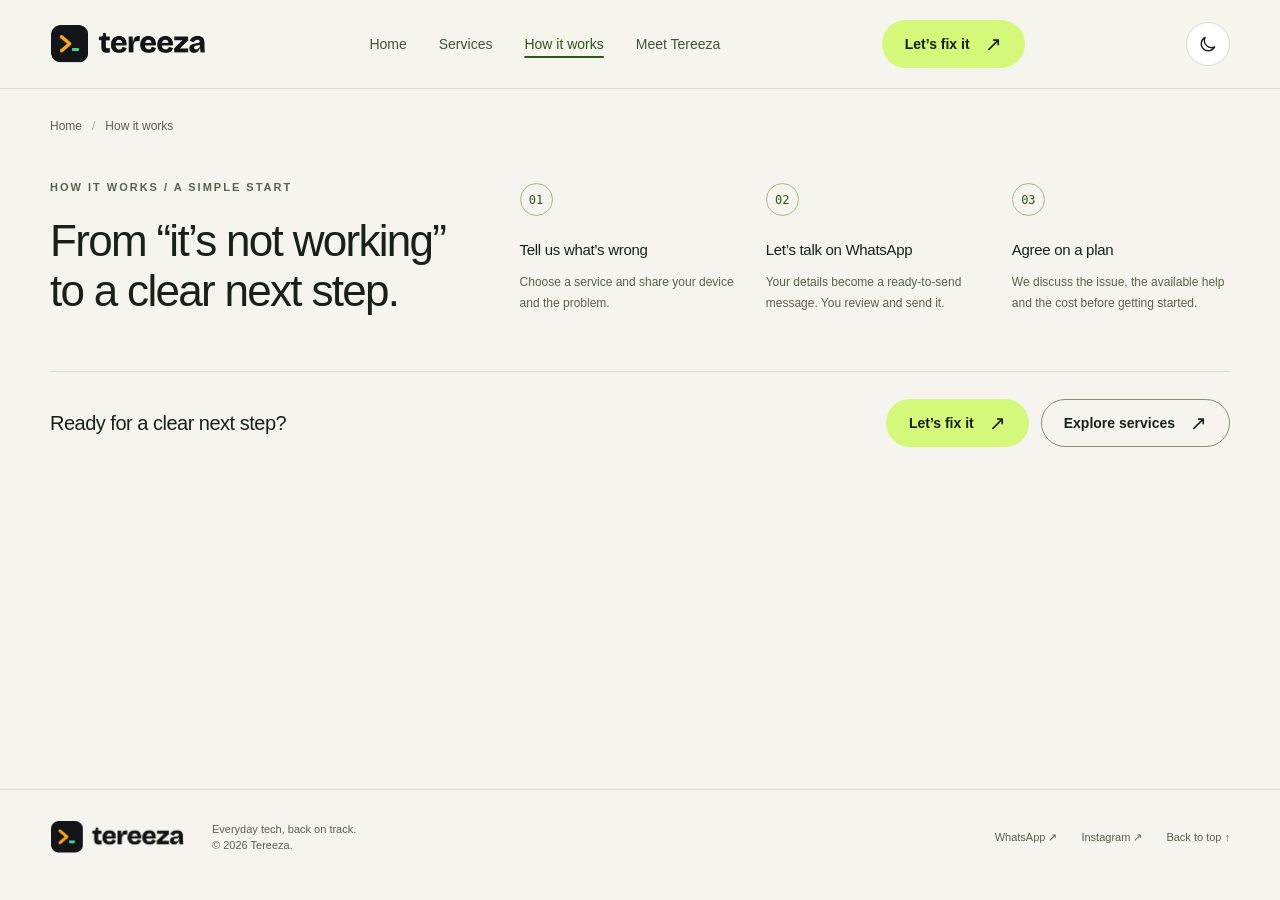
==== public/how-it-works.html @ 5425e19e "Add Tereeza website with Vercel deployment configuration" ====
<!doctype html>
<html lang="en">
<head>
  <meta charset="utf-8">
  <meta name="viewport" content="width=device-width, initial-scale=1">
  <meta name="theme-color" content="#111413">
  <meta name="description" content="See how Tereeza tech help works: describe the issue, chat on WhatsApp and agree on a plan.">
  <title>How it works — Tereeza</title>
  <link rel="icon" href="favicon.svg" type="image/svg+xml">
  <script>
    (() => {
      let savedTheme;
      try { savedTheme = localStorage.getItem('tereeza-theme'); } catch (_) {}
      document.documentElement.dataset.theme = savedTheme === 'light' || savedTheme === 'dark' ? savedTheme : (matchMedia('(prefers-color-scheme: light)').matches ? 'light' : 'dark');
    })();
  </script>
  <link rel="stylesheet" href="assets/site.css">
  <script src="assets/site.js" defer></script>
</head>
<body data-page="how-it-works">
  <a class="skip" href="#main">Skip to content</a>
  <header class="topbar">
    <div class="wrap nav">
      <a href="index.html" class="brand" aria-label="Tereeza home"><img class="brand-logo brand-logo-dark" src="assets/tereeza-logo-dark.png" alt="Tereeza" width="4368" height="1104"><img class="brand-logo brand-logo-light" src="assets/tereeza-logo-light.png" alt="Tereeza" width="4368" height="1104"></a>
      <nav class="nav-links" id="navigation" aria-label="Main navigation"><a href="index.html">Home</a><a href="services.html">Services</a><a href="how-it-works.html" aria-current="page">How it works</a><a href="meet-tereeza.html">Meet Tereeza</a></nav>
      <a class="pill" href="index.html#inquiry">Let’s fix it <span class="arr" aria-hidden="true">↗</span></a>
      <button type="button" class="theme-toggle" aria-label="Switch to light mode" title="Switch to light mode"><svg class="theme-icon-sun" viewBox="0 0 24 24" aria-hidden="true"><circle cx="12" cy="12" r="4"/><path d="M12 2v2m0 16v2M2 12h2m16 0h2M5 5l1.5 1.5m11 11L19 19M5 19l1.5-1.5m11-11L19 5"/></svg><svg class="theme-icon-moon" viewBox="0 0 24 24" aria-hidden="true"><path d="M20 15.4A8.5 8.5 0 0 1 8.6 4a8.5 8.5 0 1 0 11.4 11.4Z"/></svg></button>
      <button type="button" class="menu-toggle" aria-expanded="false" aria-controls="navigation" aria-label="Open navigation">☰</button>
    </div>
  </header>
  <main id="main" class="inner-page">
<div class="wrap breadcrumbs" aria-label="Breadcrumb"><a href="index.html">Home</a><span aria-hidden="true">/</span><span>How it works</span></div><section class="section process-section" id="how-it-works" aria-labelledby="process-title"><div class="wrap process-grid"><div class="process-intro"><div class="eyebrow">How it works / A simple start</div><h1 id="process-title">From “it’s not working”<br>to a clear next step.</h1></div><div class="steps"><div class="step"><div class="step-num">01</div><h2>Tell us what’s wrong</h2><p>Choose a service and share your device and the problem.</p></div><div class="step"><div class="step-num">02</div><h2>Let’s talk on WhatsApp</h2><p>Your details become a ready-to-send message. You review and send it.</p></div><div class="step"><div class="step-num">03</div><h2>Agree on a plan</h2><p>We discuss the issue, the available help and the cost before getting started.</p></div></div></div></section><div class="wrap"><div class="page-cta"><p>Ready for a clear next step?</p><div class="actions"><a class="pill" href="index.html#inquiry">Let’s fix it <span class="arr" aria-hidden="true">↗</span></a><a class="pill secondary" href="services.html">Explore services <span class="arr" aria-hidden="true">↗</span></a></div></div></div>
  </main>
  <footer class="footer"><div class="wrap footer-inner"><div class="footer-brand"><a href="index.html" class="brand" aria-label="Tereeza home"><img class="brand-logo brand-logo-dark" src="assets/tereeza-logo-dark.png" alt="Tereeza" width="4368" height="1104"><img class="brand-logo brand-logo-light" src="assets/tereeza-logo-light.png" alt="Tereeza" width="4368" height="1104"></a><p>Everyday tech, back on track.<br>© <span id="year">2026</span> Tereeza.</p></div><div class="footer-links"><a href="https://wa.me/256753480959?text=Hi%20Tereeza%2C%20I%20need%20help%20with%20my%20tech." target="_blank" rel="noopener noreferrer">WhatsApp ↗</a><a href="https://www.instagram.com/tereezatech/" target="_blank" rel="noopener noreferrer">Instagram ↗</a><a href="#main">Back to top ↑</a></div></div></footer>
</body>
</html>
---- public/assets/site.css ----
:root{color-scheme:dark;--bg:#111413;--surface:#1a1e1c;--line:#323832;--text:#f2f1e9;--muted:#a6afa7;--lime:#d4f87a;--ink:#172018;--accent:#d4f87a;--radius:22px}
    *{box-sizing:border-box}html{scroll-behavior:smooth;scroll-padding-top:106px}body{margin:0;background:var(--bg);color:var(--text);font-family:Arial,Helvetica,sans-serif;-webkit-font-smoothing:antialiased;line-height:1.5}a{color:inherit;text-decoration:none}button,input,select,textarea{font:inherit}button,a,input,select,textarea{-webkit-tap-highlight-color:transparent}button,a{touch-action:manipulation}button{cursor:pointer}a:focus-visible,button:focus-visible,input:focus-visible,select:focus-visible,textarea:focus-visible,summary:focus-visible{outline:3px solid var(--accent);outline-offset:5px}::selection{background:var(--lime);color:var(--ink)}.wrap{width:min(1180px,calc(100% - 72px));margin-inline:auto}.skip{position:absolute;left:12px;top:-80px;padding:12px;background:var(--lime);color:var(--ink);z-index:20}.skip:focus{top:12px}.topbar{position:sticky;top:0;z-index:10;background:rgba(17,20,19,.96);border-bottom:1px solid var(--line)}.nav{display:flex;align-items:center;justify-content:space-between;min-height:88px;gap:20px}.brand{display:inline-flex;align-items:center;gap:10px;font-size:27px;font-weight:800;letter-spacing:-1.5px}.brand-logo{display:block;width:158px;height:auto;object-fit:contain}.badge-icon img{display:block;width:20px;height:18px;object-fit:contain}.nav-links{display:flex;gap:32px;color:#c1c9c2;font-size:14px}.nav-links a:hover{color:var(--accent)}.pill{display:inline-flex;justify-content:center;align-items:center;gap:15px;min-height:48px;padding:13px 22px;border-radius:100px;border:1px solid transparent;background:var(--lime);color:var(--ink);font-size:14px;font-weight:700;line-height:1.3;transition:background .2s,transform .2s}.pill:hover{background:#e4ffac;transform:translateY(-2px)}.pill.secondary{background:transparent;border-color:#596058;color:var(--text)}.pill.secondary:hover{background:#252c24}.arr{font-size:20px;font-weight:400;line-height:1}.menu-toggle{display:none;background:transparent;color:var(--text);border:1px solid var(--line);padding:9px 13px;border-radius:8px}.eyebrow{display:flex;gap:9px;align-items:center;text-transform:uppercase;letter-spacing:2px;font-size:11px;font-weight:700;color:var(--muted)}.dot{width:7px;height:7px;border-radius:50%;background:var(--lime);flex:none}.hero{display:grid;grid-template-columns:1.08fr 1fr;gap:24px;padding:78px 0 72px;align-items:center}.hero h1{font-size:clamp(52px,5.7vw,76px);line-height:1.04;letter-spacing:-4.5px;margin:28px 0 24px;font-weight:500}.hero h1 em{font-style:normal;color:var(--accent)}.intro{max-width:440px;font-size:17px;line-height:1.75;color:var(--muted);margin:0 0 30px}.hero-actions{display:flex;flex-wrap:wrap;gap:12px}.hero-note{display:flex;align-items:center;gap:10px;color:var(--muted);font-size:12px;margin-top:25px}.check{color:var(--accent)}
    .tech-scene{position:relative;isolation:isolate;min-height:465px;display:grid;place-items:center;overflow:hidden;border:1px solid #353e31;border-radius:30px;background:radial-gradient(ellipse at 50% 55%,#33412a 0, #20291e 40%,#191e19 75%)}.tech-scene:before{content:"";position:absolute;inset:0;background-image:linear-gradient(#c0de8a08 1px,transparent 1px),linear-gradient(90deg,#c0de8a08 1px,transparent 1px);background-size:32px 32px;z-index:-1}.scene-top{position:absolute;top:24px;left:25px;right:25px;display:flex;justify-content:space-between;font-family:monospace;font-size:10px;color:#9baf8c;letter-spacing:1px}.scene-tag{display:flex;gap:7px;align-items:center}.scene-tag .dot{width:5px;height:5px}.orbit{position:absolute;width:365px;height:365px;border:1px solid #6f8b4830;border-radius:50%;z-index:-1}.orbit:after{content:"";position:absolute;inset:29px;border:1px dashed #8eaa5930;border-radius:50%}.laptop{position:relative;width:84%;max-width:390px;transform:rotate(-7deg);margin-top:22px}.laptop-screen{background:#0c100c;border:8px solid #3c4439;border-bottom-width:13px;outline:1px solid #6f7968;border-radius:14px 14px 6px 6px;padding:17px 17px 22px;box-shadow:8px 18px 50px #0007}.screen-top{display:flex;justify-content:space-between;border-bottom:1px solid #343f30;padding-bottom:12px;font:9px monospace;color:#99ad8b}.screen-dots{display:flex;gap:4px}.screen-dots i{background:#536947;width:4px;height:4px;border-radius:50%}.status-icon{margin:21px auto 12px;width:56px;height:56px;border:1px solid #d4f87a60;background:#d4f87a10;color:var(--accent);border-radius:50%;display:grid;place-items:center;font-size:29px}.screen-title{font-size:22px;text-align:center;font-weight:500;letter-spacing:-.8px}.screen-sub{text-align:center;font:9px monospace;color:#9bad8e;margin-top:5px}.screen-progress{height:4px;background:#313c2b;border-radius:5px;overflow:hidden;margin:20px 0 11px}.screen-progress:after{content:"";display:block;height:100%;width:100%;background:var(--lime)}.screen-status{display:flex;justify-content:space-between;color:#a4b699;font:8px monospace}.screen-status b{color:var(--accent);font-weight:400}.laptop-base{position:relative;margin-left:-7%;width:114%;height:15px;border-radius:2px 2px 45% 45%;background:linear-gradient(#79806f,#373e32);box-shadow:0 13px 18px #0005}.laptop-base:after{content:"";position:absolute;left:42%;width:16%;height:4px;background:#4f5948;border-radius:0 0 6px 6px}.float-badge{position:absolute;right:20px;bottom:65px;display:flex;align-items:center;gap:10px;background:#ecf0e4;color:#263021;padding:13px 16px;border-radius:12px;box-shadow:0 8px 35px #0004;transform:rotate(3deg)}.float-badge .badge-icon{display:grid;place-items:center;background:#d4f87a;border-radius:50%;width:29px;height:29px;font-size:17px}.float-badge strong{display:block;font-size:11px}.float-badge small{display:block;font-size:9px;color:#5c6756}.scene-bottom{position:absolute;bottom:22px;left:25px;font-family:monospace;color:#9baf8c;font-size:9px;letter-spacing:.5px}.signal{position:absolute;left:18px;top:98px;width:42px;height:42px;border:1px solid #94ad7160;background:#283321;border-radius:13px;display:grid;place-items:center;transform:rotate(8deg);color:var(--accent)}.signal svg{width:22px;height:22px}
    .service-strip{display:flex;align-items:center;justify-content:space-between;gap:16px;border-top:1px solid var(--line);border-bottom:1px solid var(--line);padding:22px 0;color:#c6cdc3;font-size:12px}.service-strip span{display:flex;align-items:center;gap:11px}.service-strip i{color:#8c9b7d;font-style:normal;font-size:16px}.section{padding:86px 0}.section-head{display:flex;justify-content:space-between;gap:35px;align-items:end;margin-bottom:34px}.section-head h2,.about h2,.contact h2{font-size:clamp(32px,3.4vw,44px);font-weight:500;line-height:1.12;letter-spacing:-1.8px;margin:17px 0 0}.section-head p{color:var(--muted);max-width:325px;font-size:14px;margin:0}.services-grid{display:grid;grid-template-columns:repeat(4,1fr);gap:14px}.service-card{position:relative;display:flex;flex-direction:column;background:var(--surface);border:1px solid var(--line);border-radius:var(--radius);padding:25px 23px;min-height:305px;transition:border-color .2s,transform .2s}.service-card:hover{border-color:#7d9263;transform:translateY(-4px)}.service-icon{display:flex;align-items:center;justify-content:center;width:43px;height:43px;background:#2c3427;border:1px solid #435035;border-radius:12px;color:var(--accent);margin-bottom:31px}.service-icon svg{width:22px;height:22px;fill:none;stroke:currentColor;stroke-width:1.5;stroke-linecap:round;stroke-linejoin:round}.service-number{position:absolute;right:23px;top:26px;color:#667160;font:10px monospace}.service-card h3,.service-card h2{font-size:18px;font-weight:500;letter-spacing:-.4px;line-height:1.3;margin:0 0 12px}.service-card p{font-size:13px;color:var(--muted);line-height:1.7;margin:0 0 23px}.service-link{display:flex;align-items:center;justify-content:space-between;color:var(--accent);font-size:12px;font-weight:700;margin-top:auto;padding-top:12px;border-top:1px solid var(--line)}.service-link:hover{text-decoration:underline}.small-note{color:var(--muted);font-size:12px;margin-top:20px}.process-section{background:#171b17;border-block:1px solid var(--line)}.process-grid{display:grid;grid-template-columns:.9fr 1.6fr;gap:70px}.process-intro h2{font-size:40px;line-height:1.15;font-weight:500;letter-spacing:-1.7px;margin:20px 0 0}.steps{display:grid;grid-template-columns:repeat(3,1fr);gap:28px;padding-top:4px}.step-num{display:grid;place-items:center;border:1px solid #586547;color:var(--accent);font:12px monospace;width:33px;height:33px;border-radius:50%;margin-bottom:23px}.steps h3,.steps h2{font-size:15px;font-weight:500;letter-spacing:-.3px;margin:0 0 10px}.steps p{color:var(--muted);font-size:12px;line-height:1.8;margin:0}.about{display:grid;grid-template-columns:.85fr 1.25fr;gap:90px;align-items:center}.founder-card{--text:#f2f1e9;position:relative;isolation:isolate;display:flex;flex-direction:column;min-height:480px;background:#202b1b;border:1px solid var(--line);border-radius:var(--radius);padding:30px;color:var(--text);overflow:hidden}.founder-portrait{position:absolute;inset:0;z-index:-2;width:100%;height:100%;object-fit:cover;object-position:50% 30%}.founder-card:after{content:"";position:absolute;inset:0;z-index:-1;background:linear-gradient(180deg,rgba(10,16,10,.24) 0%,transparent 35%,rgba(10,16,10,.15) 50%,rgba(10,16,10,.84) 78%,rgba(10,16,10,.97) 100%);pointer-events:none}.founder-card .mini{align-self:flex-start;margin-bottom:auto;padding:8px 12px;border:1px solid #f2f1e930;border-radius:100px;background:#111413b3;color:var(--text);font-size:9px;text-transform:uppercase;letter-spacing:1.5px;line-height:1.4}.founder-name{position:relative;font-size:31px;line-height:1.1;letter-spacing:-1.3px;margin-top:0;font-weight:500;text-shadow:0 2px 15px #0008}.founder-role{font-size:12px;line-height:1.65;margin-top:12px;color:#d9e2d2}.about-copy p{color:var(--muted);font-size:15px;line-height:1.8;margin-top:23px}.inline-link{display:inline-flex;gap:22px;align-items:center;font-size:13px;color:var(--accent);margin-top:5px;padding-bottom:5px;border-bottom:1px solid #637346}.contact{background:#1a2019;border:1px solid #3c4733;border-radius:28px;padding:46px;display:grid;grid-template-columns:1fr 1.05fr;gap:60px;scroll-margin-top:110px}.contact-copy p{color:var(--muted);font-size:14px;max-width:340px;line-height:1.8;margin:22px 0 30px}.contact-list{display:flex;flex-direction:column;align-items:start;gap:13px;font-size:14px}.contact-list a{display:inline-flex;align-items:center;gap:12px}.contact-list a:hover{color:var(--accent)}.contact-list svg{width:19px;height:19px;stroke:var(--accent);fill:none;stroke-width:1.5;stroke-linecap:round;stroke-linejoin:round;flex:none}.direct-note{font-size:11px!important;margin-top:20px!important}.inquiry-form{display:grid;gap:16px}.form-row{display:grid;grid-template-columns:1fr 1fr;gap:14px}.field{display:flex;flex-direction:column;gap:7px}label{font-size:12px;color:#e3e9dd}label span{color:var(--muted);font-size:10px}input,select,textarea{min-width:0;width:100%;border:1px solid #48523e;border-radius:9px;background:#151b13;color:var(--text);padding:12px;font-size:13px;line-height:1.5}input::placeholder,textarea::placeholder{color:#8d9885}textarea{resize:vertical;min-height:106px}select{min-height:46px}.inquiry-form .pill{width:100%;border-radius:10px;margin-top:2px;min-height:49px}.form-note{font-size:10px;color:var(--muted);margin:0;line-height:1.7}.form-status{border-left:2px solid var(--lime);padding:8px 12px;font-size:12px;background:#27321e;margin:0;color:#e1edcf}.faq{padding-bottom:65px}.faq-layout{display:grid;grid-template-columns:1fr 1.3fr;gap:70px}.faq h2{font-size:32px;font-weight:500;letter-spacing:-1.2px;margin-top:16px;line-height:1.2}.faq details{border-bottom:1px solid var(--line);padding:19px 0}.faq details:first-child{border-top:1px solid var(--line)}.faq summary{cursor:pointer;list-style:none;display:flex;justify-content:space-between;align-items:center;gap:22px;font-size:14px}.faq summary::-webkit-details-marker{display:none}.faq summary:after{content:"+";font-size:22px;color:var(--accent)}.faq details[open] summary:after{content:"−"}.faq details p{font-size:13px;color:var(--muted);line-height:1.8;margin:14px 24px 0 0}.footer{border-top:1px solid var(--line);padding:30px 0}.footer-inner{display:flex;justify-content:space-between;align-items:center;gap:25px}.footer-brand{display:flex;align-items:center;gap:26px}.footer .brand{font-size:23px}.footer .brand-logo{width:136px}.footer p{font-size:11px;color:var(--muted);margin:0}.footer-links{display:flex;gap:24px;font-size:11px;color:var(--muted)}.footer-links a:hover{color:var(--accent)}[hidden]{display:none!important}
    @media(min-width:1400px){.hero{padding-block:90px}.tech-scene{min-height:480px}}
    @media(max-width:1050px){.wrap{width:calc(100% - 48px)}.hero{gap:30px}.hero h1{font-size:58px;letter-spacing:-3.5px}.tech-scene{min-height:425px}.hero-actions .pill{padding-inline:17px}.services-grid{grid-template-columns:repeat(2,1fr)}.service-card{min-height:265px}.service-icon{margin-bottom:22px}.process-grid{grid-template-columns:1fr;gap:36px}.process-intro h2{max-width:480px}.about{gap:45px}.contact{padding:33px;gap:32px}.nav-links{gap:23px}}
    @media(max-width:720px){html{scroll-padding-top:90px}.wrap{width:calc(100% - 36px)}.nav{min-height:74px;gap:12px}.brand{font-size:25px}.brand-logo{width:135px}.nav>.pill{margin-left:auto;min-height:40px;padding:10px 15px;font-size:12px}.nav>.pill .arr{display:none}.menu-toggle{display:block}.nav-links{position:absolute;top:74px;left:0;right:0;display:none;flex-direction:column;gap:0;padding:8px 18px 18px;background:var(--bg);border-bottom:1px solid var(--line)}.nav-links.is-open{display:flex}.nav-links a{padding:13px 10px;font-size:15px}.hero{grid-template-columns:1fr;padding:43px 0 36px;gap:36px}.hero h1{font-size:clamp(48px,10.2vw,67px);letter-spacing:-3px;line-height:1.04;margin-top:23px}.eyebrow{font-size:10px;letter-spacing:1.6px}.intro{font-size:15px;line-height:1.75;max-width:460px;margin-bottom:25px}.hero-note{margin-top:19px;font-size:11px}.tech-scene{min-height:380px;max-width:540px;width:100%;margin:auto;border-radius:23px}.laptop{width:76%;max-width:370px}.float-badge{bottom:49px;right:19px}.scene-top{top:21px}.signal{top:82px}.orbit{width:310px;height:310px}.service-strip{display:grid;grid-template-columns:1fr 1fr;row-gap:16px;padding:20px 3px;font-size:11px}.service-strip span{gap:8px}.section{padding:58px 0}.section-head{display:block;margin-bottom:26px}.section-head h2,.about h2,.contact h2{font-size:34px;letter-spacing:-1.5px}.section-head p{max-width:410px;margin-top:18px;font-size:13px}.services-grid{gap:12px}.service-card{padding:21px 18px;min-height:286px;border-radius:17px}.service-number{right:18px;top:23px}.service-card h3,.service-card h2{font-size:17px}.service-card p{font-size:12px}.service-link{font-size:11px}.small-note{font-size:11px;line-height:1.7}.process-grid{gap:30px}.process-intro h2{font-size:34px}.steps{gap:17px}.steps h3,.steps h2{font-size:14px}.steps p{font-size:11px}.step-num{margin-bottom:18px}.about{grid-template-columns:1fr;gap:32px}.founder-card{min-height:440px;max-width:440px;width:100%;margin-inline:auto;padding:26px}.founder-name{margin-top:0}.about-copy p{font-size:14px;margin-top:19px}.contact{grid-template-columns:1fr;padding:28px 22px;gap:30px;border-radius:23px}.contact-copy p{margin:18px 0 24px;max-width:450px}.contact-list{font-size:13px}.direct-note{margin-bottom:0!important}.faq-layout{grid-template-columns:1fr;gap:22px}.faq h2{font-size:31px;margin-bottom:0}.faq summary{font-size:13px}.footer-inner{align-items:start;gap:22px}.footer-brand{flex-direction:column;align-items:start;gap:12px}.footer-links{flex-direction:column;gap:12px;text-align:right}.footer p{font-size:10px;max-width:200px}}
    @media(max-width:380px){.brand-logo{width:116px}.nav>.pill{white-space:nowrap}.wrap{width:calc(100% - 28px)}.hero h1{font-size:46px;letter-spacing:-2.6px}.hero-actions{gap:9px}.hero-actions .pill{padding-inline:15px;font-size:12px}.tech-scene{min-height:346px}.laptop{width:78%}.laptop-screen{padding:13px 12px 17px}.screen-title{font-size:19px}.screen-sub{font-size:8px}.status-icon{margin-top:16px;width:48px;height:48px}.float-badge{padding:10px;bottom:39px;right:12px}.signal{left:12px;width:35px;height:35px}.services-grid{grid-template-columns:1fr}.service-card{min-height:240px}.steps{grid-template-columns:1fr;gap:24px}.step{display:grid;grid-template-columns:34px 1fr;column-gap:15px}.step-num{grid-row:1/3;margin:0}.steps p{font-size:12px}.steps h3,.steps h2{margin-bottom:5px}.form-row{grid-template-columns:1fr}.contact{padding:25px 18px}}
    @media(prefers-reduced-motion:reduce){html{scroll-behavior:auto}*,*:before,*:after{transition:none!important}}

    .theme-toggle{display:grid;place-items:center;flex:none;width:44px;height:44px;border:1px solid var(--line);border-radius:50%;background:var(--surface);color:var(--text);transition:background .2s,border-color .2s}.theme-toggle:hover{border-color:var(--accent)}.theme-toggle svg{width:20px;height:20px;fill:none;stroke:currentColor;stroke-width:1.6;stroke-linecap:round;stroke-linejoin:round}.theme-icon-moon,.brand-logo-light{display:none}.theme-toggle .theme-icon-moon{display:none}.tech-scene{--accent:#d4f87a;--text:#f2f1e9}
    :root[data-theme="light"]{color-scheme:light;--bg:#f5f4ee;--surface:#fff;--line:#d8ddcf;--text:#182118;--muted:#58634f;--accent:#31561c}
    [data-theme="light"] .brand-logo-dark{display:none}[data-theme="light"] .brand-logo-light{display:block}[data-theme="light"] .theme-toggle .theme-icon-sun{display:none}[data-theme="light"] .theme-toggle .theme-icon-moon{display:block}
    [data-theme="light"] .topbar{background:rgba(245,244,238,.96)}[data-theme="light"] .nav-links{color:#45513e}[data-theme="light"] .pill.secondary{border-color:#849077}[data-theme="light"] .pill.secondary:hover{background:#e3e9da}[data-theme="light"] .service-strip{color:#4d5c40}[data-theme="light"] .service-strip i{color:#647957}[data-theme="light"] .service-icon{background:#edf3df;border-color:#cedaba}[data-theme="light"] .service-number{color:#738268}[data-theme="light"] .process-section{background:#eaf0e2}[data-theme="light"] .step-num{border-color:#a5b48e}[data-theme="light"] .inline-link{border-color:#9dad89}[data-theme="light"] .contact{background:#fff;border-color:#cdd8c0}[data-theme="light"] label{color:#24321d}[data-theme="light"] input,[data-theme="light"] select,[data-theme="light"] textarea{background:#f7f8f2;border-color:#bac6ac}[data-theme="light"] input::placeholder,[data-theme="light"] textarea::placeholder{color:#748169}[data-theme="light"] .form-status{background:#e7f2d8;color:#2b451c}
    @media(max-width:720px){.nav>.pill{display:none}.theme-toggle{margin-left:auto}.nav{gap:12px}}
.nav-links a[aria-current="page"]{color:var(--accent);text-decoration:underline;text-underline-offset:7px;text-decoration-thickness:2px}.inner-page{min-height:calc(100svh - 200px)}.breadcrumbs{display:flex;align-items:center;gap:10px;padding-top:28px;color:var(--muted);font-size:12px}.breadcrumbs a:hover{color:var(--accent)}.breadcrumbs span[aria-hidden]{opacity:.5}.inner-page .section{padding-top:44px;padding-bottom:54px}.section-head h1,.about h1{font-size:clamp(32px,3.4vw,44px);font-weight:500;line-height:1.12;letter-spacing:-1.8px;margin:17px 0 0}.process-intro h1{font-size:44px;line-height:1.15;font-weight:500;letter-spacing:-1.7px;margin:20px 0 0}.inner-page .process-section{background:transparent;border:0}.page-cta{display:flex;justify-content:space-between;align-items:center;gap:25px;border-top:1px solid var(--line);padding:27px 0 44px}.page-cta p{font-size:20px;letter-spacing:-.5px;margin:0}.page-cta .actions{display:flex;gap:12px;flex-wrap:wrap}.home-contact{padding-top:78px}
@media(max-width:900px){.nav{min-height:74px;gap:12px}.nav>.pill{display:none}.theme-toggle{margin-left:auto}.menu-toggle{display:block}.nav-links{position:absolute;top:74px;left:0;right:0;display:none;flex-direction:column;gap:0;padding:8px 18px 18px;background:var(--bg);border-bottom:1px solid var(--line)}.nav-links.is-open{display:flex}.nav-links a{padding:13px 10px;font-size:15px}}
@media(max-width:720px){.breadcrumbs{padding-top:24px}.inner-page .section{padding-top:32px;padding-bottom:38px}.section-head h1,.about h1,.process-intro h1{font-size:34px;letter-spacing:-1.5px}.page-cta{align-items:flex-start;flex-direction:column;padding-bottom:36px;gap:18px}.page-cta p{font-size:19px}.page-cta .pill{font-size:12px;padding-inline:18px}.home-contact{padding-top:48px}}
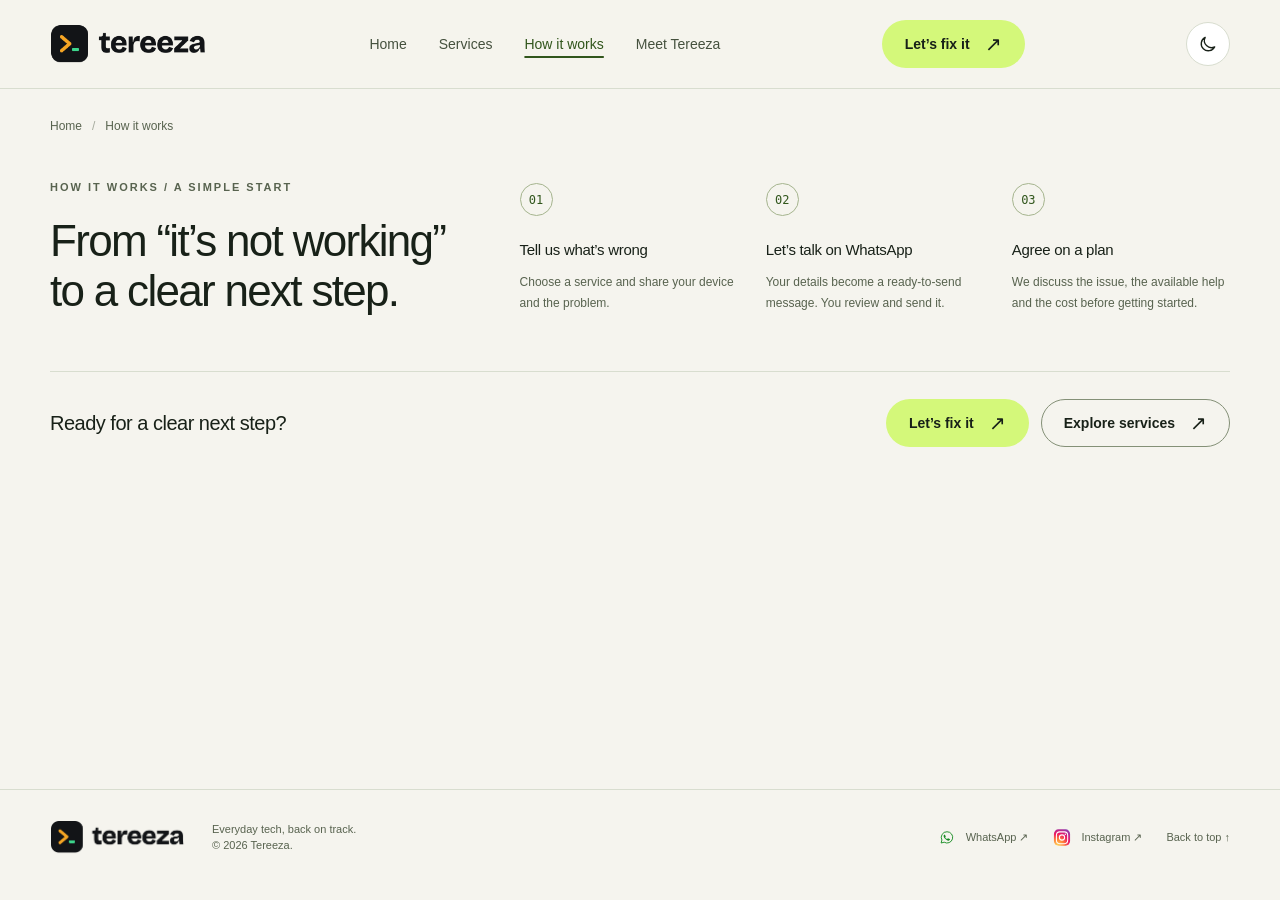
==== commit 09442356: "Add Instagram and WhatsApp brand icons" ====
--- a/public/how-it-works.html
+++ b/public/how-it-works.html
@@ -31,6 +31,6 @@
   <main id="main" class="inner-page">
 <div class="wrap breadcrumbs" aria-label="Breadcrumb"><a href="index.html">Home</a><span aria-hidden="true">/</span><span>How it works</span></div><section class="section process-section" id="how-it-works" aria-labelledby="process-title"><div class="wrap process-grid"><div class="process-intro"><div class="eyebrow">How it works / A simple start</div><h1 id="process-title">From “it’s not working”<br>to a clear next step.</h1></div><div class="steps"><div class="step"><div class="step-num">01</div><h2>Tell us what’s wrong</h2><p>Choose a service and share your device and the problem.</p></div><div class="step"><div class="step-num">02</div><h2>Let’s talk on WhatsApp</h2><p>Your details become a ready-to-send message. You review and send it.</p></div><div class="step"><div class="step-num">03</div><h2>Agree on a plan</h2><p>We discuss the issue, the available help and the cost before getting started.</p></div></div></div></section><div class="wrap"><div class="page-cta"><p>Ready for a clear next step?</p><div class="actions"><a class="pill" href="index.html#inquiry">Let’s fix it <span class="arr" aria-hidden="true">↗</span></a><a class="pill secondary" href="services.html">Explore services <span class="arr" aria-hidden="true">↗</span></a></div></div></div>
   </main>
-  <footer class="footer"><div class="wrap footer-inner"><div class="footer-brand"><a href="index.html" class="brand" aria-label="Tereeza home"><img class="brand-logo brand-logo-dark" src="assets/tereeza-logo-dark.png" alt="Tereeza" width="4368" height="1104"><img class="brand-logo brand-logo-light" src="assets/tereeza-logo-light.png" alt="Tereeza" width="4368" height="1104"></a><p>Everyday tech, back on track.<br>© <span id="year">2026</span> Tereeza.</p></div><div class="footer-links"><a href="https://wa.me/256753480959?text=Hi%20Tereeza%2C%20I%20need%20help%20with%20my%20tech." target="_blank" rel="noopener noreferrer">WhatsApp ↗</a><a href="https://www.instagram.com/tereezatech/" target="_blank" rel="noopener noreferrer">Instagram ↗</a><a href="#main">Back to top ↑</a></div></div></footer>
+  <footer class="footer"><div class="wrap footer-inner"><div class="footer-brand"><a href="index.html" class="brand" aria-label="Tereeza home"><img class="brand-logo brand-logo-dark" src="assets/tereeza-logo-dark.png" alt="Tereeza" width="4368" height="1104"><img class="brand-logo brand-logo-light" src="assets/tereeza-logo-light.png" alt="Tereeza" width="4368" height="1104"></a><p>Everyday tech, back on track.<br>© <span id="year">2026</span> Tereeza.</p></div><div class="footer-links"><a href="https://wa.me/256753480959?text=Hi%20Tereeza%2C%20I%20need%20help%20with%20my%20tech." target="_blank" rel="noopener noreferrer"><img class="social-icon" src="assets/whatsapp.svg" alt="" width="24" height="24" aria-hidden="true">WhatsApp ↗</a><a href="https://www.instagram.com/tereezatech/" target="_blank" rel="noopener noreferrer"><img class="social-icon" src="assets/instagram.svg" alt="" width="24" height="24" aria-hidden="true">Instagram ↗</a><a href="#main">Back to top ↑</a></div></div></footer>
 </body>
 </html>
--- a/public/assets/site.css
+++ b/public/assets/site.css
@@ -16,3 +16,6 @@
 .nav-links a[aria-current="page"]{color:var(--accent);text-decoration:underline;text-underline-offset:7px;text-decoration-thickness:2px}.inner-page{min-height:calc(100svh - 200px)}.breadcrumbs{display:flex;align-items:center;gap:10px;padding-top:28px;color:var(--muted);font-size:12px}.breadcrumbs a:hover{color:var(--accent)}.breadcrumbs span[aria-hidden]{opacity:.5}.inner-page .section{padding-top:44px;padding-bottom:54px}.section-head h1,.about h1{font-size:clamp(32px,3.4vw,44px);font-weight:500;line-height:1.12;letter-spacing:-1.8px;margin:17px 0 0}.process-intro h1{font-size:44px;line-height:1.15;font-weight:500;letter-spacing:-1.7px;margin:20px 0 0}.inner-page .process-section{background:transparent;border:0}.page-cta{display:flex;justify-content:space-between;align-items:center;gap:25px;border-top:1px solid var(--line);padding:27px 0 44px}.page-cta p{font-size:20px;letter-spacing:-.5px;margin:0}.page-cta .actions{display:flex;gap:12px;flex-wrap:wrap}.home-contact{padding-top:78px}
 @media(max-width:900px){.nav{min-height:74px;gap:12px}.nav>.pill{display:none}.theme-toggle{margin-left:auto}.menu-toggle{display:block}.nav-links{position:absolute;top:74px;left:0;right:0;display:none;flex-direction:column;gap:0;padding:8px 18px 18px;background:var(--bg);border-bottom:1px solid var(--line)}.nav-links.is-open{display:flex}.nav-links a{padding:13px 10px;font-size:15px}}
 @media(max-width:720px){.breadcrumbs{padding-top:24px}.inner-page .section{padding-top:32px;padding-bottom:38px}.section-head h1,.about h1,.process-intro h1{font-size:34px;letter-spacing:-1.5px}.page-cta{align-items:flex-start;flex-direction:column;padding-bottom:36px;gap:18px}.page-cta p{font-size:19px}.page-cta .pill{font-size:12px;padding-inline:18px}.home-contact{padding-top:48px}}
+
+/* Brand icons supplied for social contact links. */
+.social-icon{display:inline-block;width:24px;height:24px;object-fit:contain;flex-shrink:0;vertical-align:middle;margin-right:9px}.footer-links a{display:inline-flex;align-items:center}.footer-links .social-icon{width:20px;height:20px}
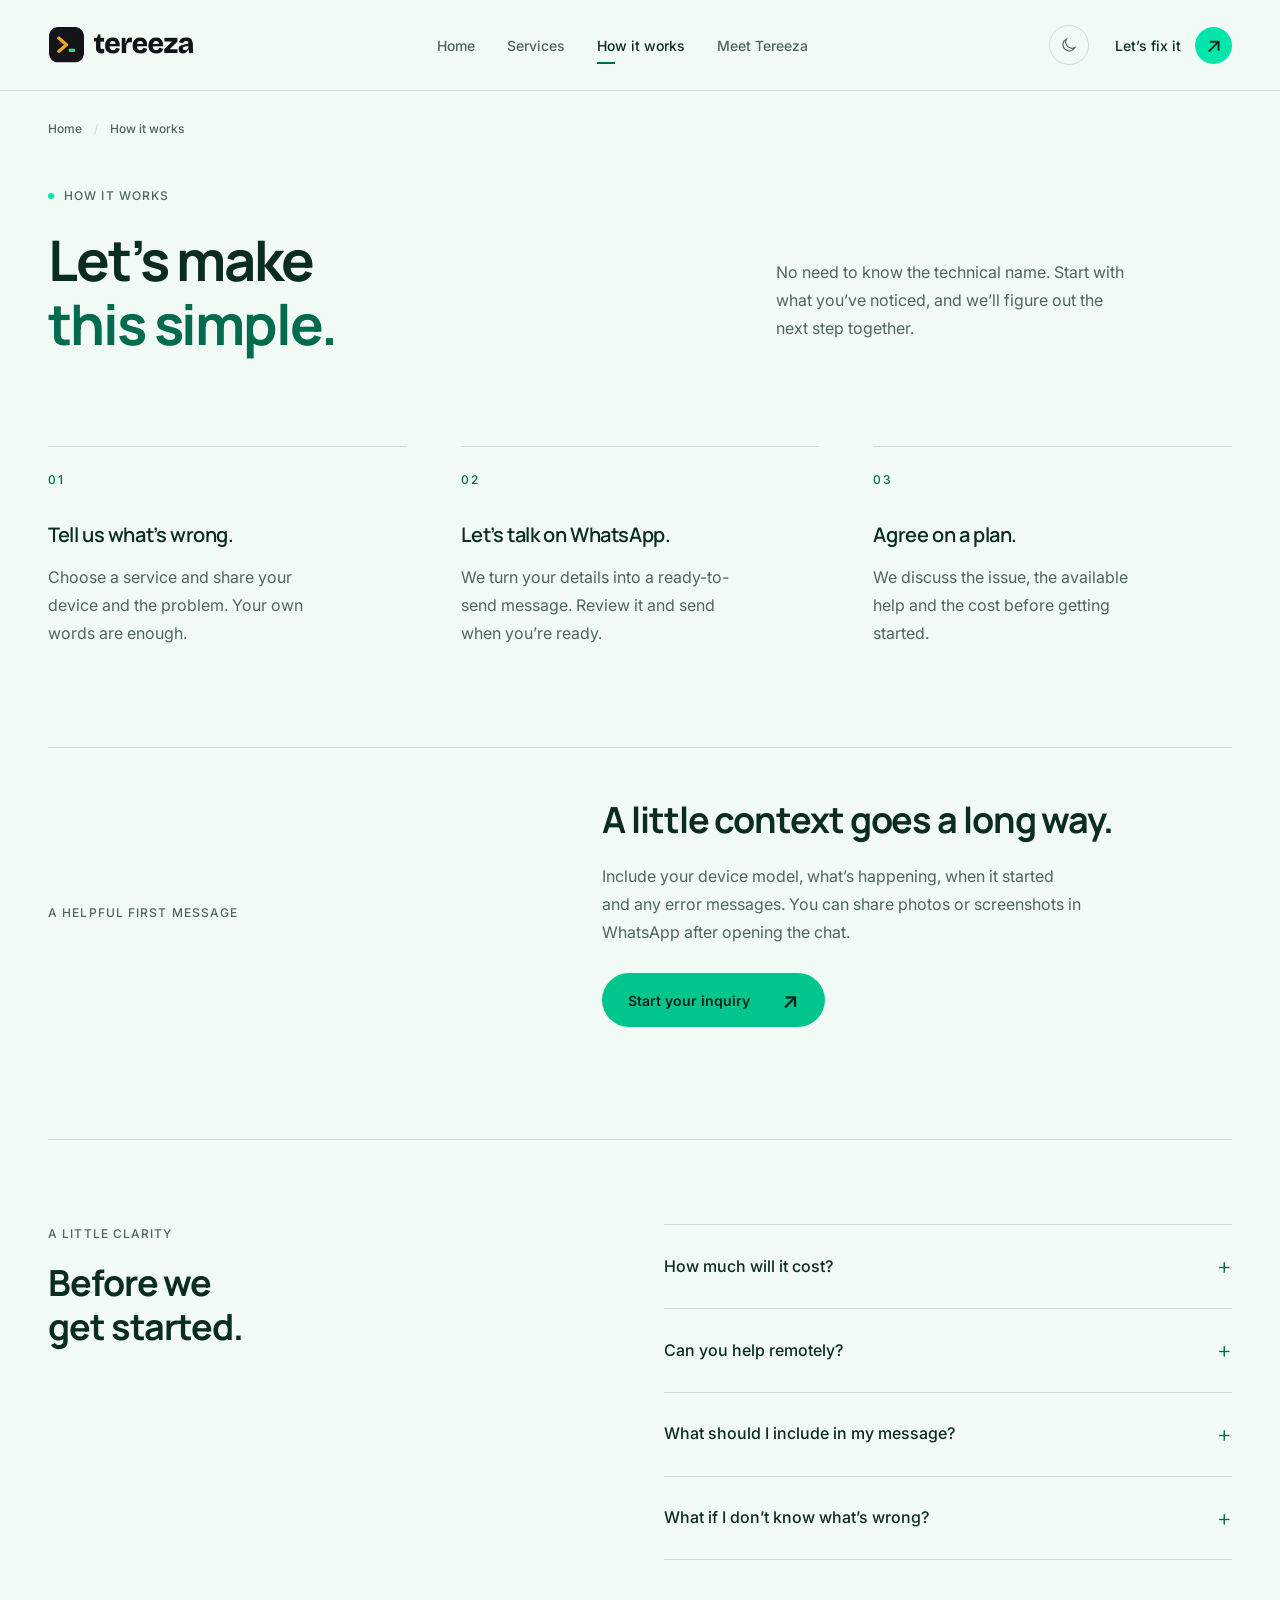
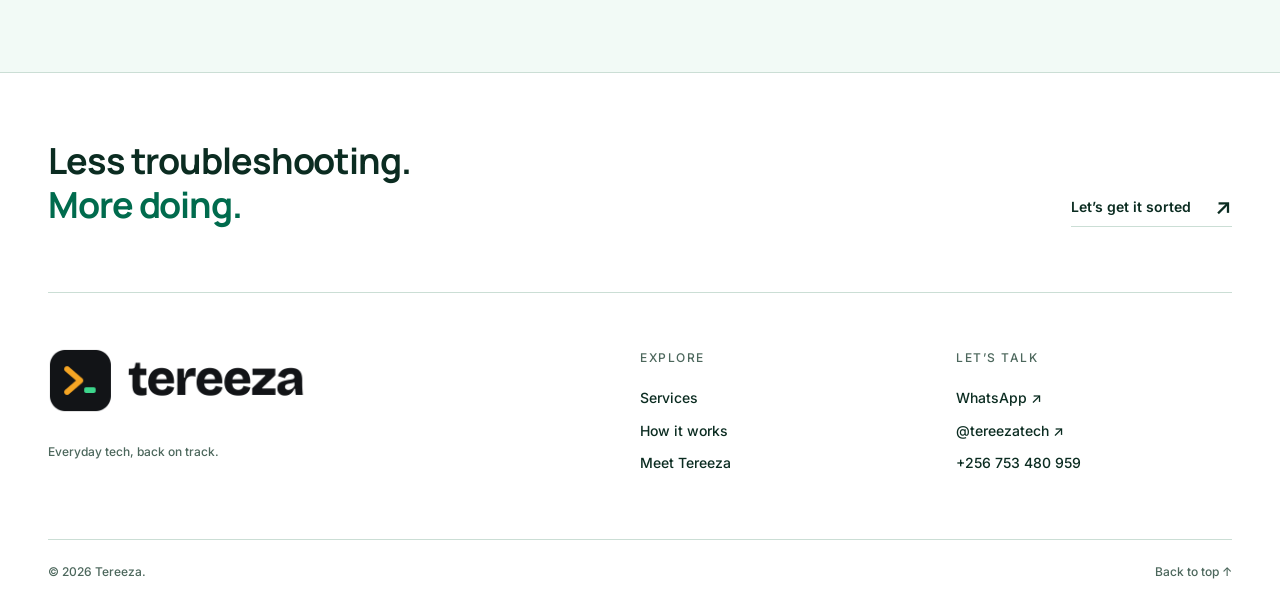
==== commit e2e289c1: "Redesign Tereeza pages and typography with original brand favicon" ====
--- a/public/how-it-works.html
+++ b/public/how-it-works.html
@@ -1,36 +1,4 @@
 <!doctype html>
-<html lang="en">
-<head>
-  <meta charset="utf-8">
-  <meta name="viewport" content="width=device-width, initial-scale=1">
-  <meta name="theme-color" content="#111413">
-  <meta name="description" content="See how Tereeza tech help works: describe the issue, chat on WhatsApp and agree on a plan.">
-  <title>How it works — Tereeza</title>
-  <link rel="icon" href="favicon.svg" type="image/svg+xml">
-  <script>
-    (() => {
-      let savedTheme;
-      try { savedTheme = localStorage.getItem('tereeza-theme'); } catch (_) {}
-      document.documentElement.dataset.theme = savedTheme === 'light' || savedTheme === 'dark' ? savedTheme : (matchMedia('(prefers-color-scheme: light)').matches ? 'light' : 'dark');
-    })();
-  </script>
-  <link rel="stylesheet" href="assets/site.css">
-  <script src="assets/site.js" defer></script>
-</head>
-<body data-page="how-it-works">
-  <a class="skip" href="#main">Skip to content</a>
-  <header class="topbar">
-    <div class="wrap nav">
-      <a href="index.html" class="brand" aria-label="Tereeza home"><img class="brand-logo brand-logo-dark" src="assets/tereeza-logo-dark.png" alt="Tereeza" width="4368" height="1104"><img class="brand-logo brand-logo-light" src="assets/tereeza-logo-light.png" alt="Tereeza" width="4368" height="1104"></a>
-      <nav class="nav-links" id="navigation" aria-label="Main navigation"><a href="index.html">Home</a><a href="services.html">Services</a><a href="how-it-works.html" aria-current="page">How it works</a><a href="meet-tereeza.html">Meet Tereeza</a></nav>
-      <a class="pill" href="index.html#inquiry">Let’s fix it <span class="arr" aria-hidden="true">↗</span></a>
-      <button type="button" class="theme-toggle" aria-label="Switch to light mode" title="Switch to light mode"><svg class="theme-icon-sun" viewBox="0 0 24 24" aria-hidden="true"><circle cx="12" cy="12" r="4"/><path d="M12 2v2m0 16v2M2 12h2m16 0h2M5 5l1.5 1.5m11 11L19 19M5 19l1.5-1.5m11-11L19 5"/></svg><svg class="theme-icon-moon" viewBox="0 0 24 24" aria-hidden="true"><path d="M20 15.4A8.5 8.5 0 0 1 8.6 4a8.5 8.5 0 1 0 11.4 11.4Z"/></svg></button>
-      <button type="button" class="menu-toggle" aria-expanded="false" aria-controls="navigation" aria-label="Open navigation">☰</button>
-    </div>
-  </header>
-  <main id="main" class="inner-page">
-<div class="wrap breadcrumbs" aria-label="Breadcrumb"><a href="index.html">Home</a><span aria-hidden="true">/</span><span>How it works</span></div><section class="section process-section" id="how-it-works" aria-labelledby="process-title"><div class="wrap process-grid"><div class="process-intro"><div class="eyebrow">How it works / A simple start</div><h1 id="process-title">From “it’s not working”<br>to a clear next step.</h1></div><div class="steps"><div class="step"><div class="step-num">01</div><h2>Tell us what’s wrong</h2><p>Choose a service and share your device and the problem.</p></div><div class="step"><div class="step-num">02</div><h2>Let’s talk on WhatsApp</h2><p>Your details become a ready-to-send message. You review and send it.</p></div><div class="step"><div class="step-num">03</div><h2>Agree on a plan</h2><p>We discuss the issue, the available help and the cost before getting started.</p></div></div></div></section><div class="wrap"><div class="page-cta"><p>Ready for a clear next step?</p><div class="actions"><a class="pill" href="index.html#inquiry">Let’s fix it <span class="arr" aria-hidden="true">↗</span></a><a class="pill secondary" href="services.html">Explore services <span class="arr" aria-hidden="true">↗</span></a></div></div></div>
-  </main>
-  <footer class="footer"><div class="wrap footer-inner"><div class="footer-brand"><a href="index.html" class="brand" aria-label="Tereeza home"><img class="brand-logo brand-logo-dark" src="assets/tereeza-logo-dark.png" alt="Tereeza" width="4368" height="1104"><img class="brand-logo brand-logo-light" src="assets/tereeza-logo-light.png" alt="Tereeza" width="4368" height="1104"></a><p>Everyday tech, back on track.<br>© <span id="year">2026</span> Tereeza.</p></div><div class="footer-links"><a href="https://wa.me/256753480959?text=Hi%20Tereeza%2C%20I%20need%20help%20with%20my%20tech." target="_blank" rel="noopener noreferrer"><img class="social-icon" src="assets/whatsapp.svg" alt="" width="24" height="24" aria-hidden="true">WhatsApp ↗</a><a href="https://www.instagram.com/tereezatech/" target="_blank" rel="noopener noreferrer"><img class="social-icon" src="assets/instagram.svg" alt="" width="24" height="24" aria-hidden="true">Instagram ↗</a><a href="#main">Back to top ↑</a></div></div></footer>
-</body>
-</html>
+<html lang="en"><head><meta charset="utf-8"><meta name="viewport" content="width=device-width, initial-scale=1"><meta name="theme-color" content="#070d0c"><meta name="description" content="Getting tech help from Tereeza starts with a few details and a WhatsApp conversation. Agree on the scope and cost before work begins."><title>How it works — Tereeza</title><link rel="icon" href="favicon.ico?v=2" sizes="any"><link rel="icon" href="favicon.svg?v=2" type="image/svg+xml"><link rel="icon" href="favicon-32.png?v=2" type="image/png" sizes="32x32"><link rel="apple-touch-icon" href="apple-touch-icon.png?v=2"><link rel="manifest" href="site.webmanifest?v=2"><script>(()=>{let t;try{t=localStorage.getItem('tereeza-theme')}catch(e){}document.documentElement.dataset.theme=t==='light'||t==='dark'?t:matchMedia('(prefers-color-scheme:light)').matches?'light':'dark'})()</script><link rel="preconnect" href="https://fonts.googleapis.com"><link rel="preconnect" href="https://fonts.gstatic.com" crossorigin><link href="https://fonts.googleapis.com/css2?family=Inter:wght@400;500;600&amp;family=Manrope:wght@600;700&amp;display=swap" rel="stylesheet"><link rel="stylesheet" href="assets/site.css"><script src="assets/site.js" defer></script></head>
+<body data-page="process"><a class="skip" href="#main">Skip to content</a><header class="topbar"><div class="wrap nav"><a class="brand " href="index.html" aria-label="Tereeza home"><img class="logo-dark" src="assets/tereeza-logo-dark.png" alt="Tereeza" width="4368" height="1104"><img class="logo-light" src="assets/tereeza-logo-light.png" alt="Tereeza" width="4368" height="1104"></a><nav class="nav-links" id="navigation" aria-label="Main navigation"><a href="index.html">Home</a><a href="services.html">Services</a><a href="how-it-works.html" aria-current="page">How it works</a><a href="meet-tereeza.html">Meet Tereeza</a></nav><div class="nav-actions"><button type="button" class="theme-toggle" aria-label="Switch to light mode" title="Switch to light mode"><svg class="sun" viewBox="0 0 24 24" aria-hidden="true"><circle cx="12" cy="12" r="4"/><path d="M12 2v2m0 16v2M2 12h2m16 0h2M5 5l1.5 1.5m11 11L19 19M5 19l1.5-1.5m11-11L19 5"/></svg><svg class="moon" viewBox="0 0 24 24" aria-hidden="true"><path d="M20 15.4A8.5 8.5 0 0 1 8.6 4a8.5 8.5 0 1 0 11.4 11.4Z"/></svg></button><a class="nav-cta" href="index.html#inquiry">Let’s fix it <span class="circle" aria-hidden="true">↗</span></a><button type="button" class="menu-toggle" aria-expanded="false" aria-controls="navigation" aria-label="Open navigation"><span></span><span></span></button></div></div></header><main id="main">
+<div class="wrap breadcrumbs"><a href="index.html">Home</a><span aria-hidden="true">/</span><span>How it works</span></div><section class="wrap section process-page"><div class="page-heading"><div><div class="eyebrow"><span class="dot"></span> How it works</div><h1>Let’s make<br><em>this simple.</em></h1></div><p>No need to know the technical name. Start with what you’ve noticed, and we’ll figure out the next step together.</p></div><ol class="steps"><li><span class="step-number">01</span><h3>Tell us what’s wrong.</h3><p>Choose a service and share your device and the problem. Your own words are enough.</p></li><li><span class="step-number">02</span><h3>Let’s talk on WhatsApp.</h3><p>We turn your details into a ready-to-send message. Review it and send when you’re ready.</p></li><li><span class="step-number">03</span><h3>Agree on a plan.</h3><p>We discuss the issue, the available help and the cost before getting started.</p></li></ol><div class="process-detail"><div class="eyebrow">A helpful first message</div><div><h2>A little context goes a long way.</h2><p>Include your device model, what’s happening, when it started and any error messages. You can share photos or screenshots in WhatsApp after opening the chat.</p><a class="button primary" href="index.html#inquiry">Start your inquiry <span aria-hidden="true">↗</span></a></div></div></section><section class="wrap section faq" aria-labelledby="faq-title"><div><div class="eyebrow">A little clarity</div><h2 id="faq-title">Before we<br>get started.</h2></div><div><details><summary>How much will it cost?</summary><p>The cost depends on your device and the issue. Share the details on WhatsApp so we can discuss the work and agree on a price before getting started.</p></details><details><summary>Can you help remotely?</summary><p>Some software and connectivity problems can be discussed or guided remotely. Hardware issues may need an in-person check. We’ll agree on a suitable arrangement in the chat.</p></details><details><summary>What should I include in my message?</summary><p>Tell us your device model, the issue, when it started and any error message. You can add a photo or screenshot in WhatsApp if it helps explain what you’re seeing.</p></details><details><summary>What if I don’t know what’s wrong?</summary><p>That’s a good place to start. Choose “Not sure” in the form and describe what you’ve noticed. You don’t need to know the technical name.</p></details></div></section></main><footer class="footer"><div class="wrap"><div class="footer-top"><div class="footer-heading">Less troubleshooting.<br><span>More doing.</span></div><a class="text-link" href="index.html#inquiry">Let’s get it sorted <span aria-hidden="true">↗</span></a></div><div class="footer-grid"><div class="footer-brand"><a class="brand " href="index.html" aria-label="Tereeza home"><img class="logo-dark" src="assets/tereeza-logo-dark.png" alt="Tereeza" width="4368" height="1104"><img class="logo-light" src="assets/tereeza-logo-light.png" alt="Tereeza" width="4368" height="1104"></a><p>Everyday tech, back on track.</p></div><div><h2>Explore</h2><a href="services.html">Services</a><a href="how-it-works.html">How it works</a><a href="meet-tereeza.html">Meet Tereeza</a></div><div><h2>Let’s talk</h2><a href="https://wa.me/256753480959" target="_blank" rel="noopener noreferrer">WhatsApp <span aria-hidden="true">↗</span></a><a href="https://www.instagram.com/tereezatech/" target="_blank" rel="noopener noreferrer">@tereezatech <span aria-hidden="true">↗</span></a><a href="tel:+256753480959">+256 753 480 959</a></div></div><div class="footer-bottom"><span>© <span id="year">2026</span> Tereeza.</span><a href="#main">Back to top ↑</a></div></div></footer></body></html>
--- a/public/assets/site.css
+++ b/public/assets/site.css
@@ -1,21 +1,43 @@
-:root{color-scheme:dark;--bg:#111413;--surface:#1a1e1c;--line:#323832;--text:#f2f1e9;--muted:#a6afa7;--lime:#d4f87a;--ink:#172018;--accent:#d4f87a;--radius:22px}
-    *{box-sizing:border-box}html{scroll-behavior:smooth;scroll-padding-top:106px}body{margin:0;background:var(--bg);color:var(--text);font-family:Arial,Helvetica,sans-serif;-webkit-font-smoothing:antialiased;line-height:1.5}a{color:inherit;text-decoration:none}button,input,select,textarea{font:inherit}button,a,input,select,textarea{-webkit-tap-highlight-color:transparent}button,a{touch-action:manipulation}button{cursor:pointer}a:focus-visible,button:focus-visible,input:focus-visible,select:focus-visible,textarea:focus-visible,summary:focus-visible{outline:3px solid var(--accent);outline-offset:5px}::selection{background:var(--lime);color:var(--ink)}.wrap{width:min(1180px,calc(100% - 72px));margin-inline:auto}.skip{position:absolute;left:12px;top:-80px;padding:12px;background:var(--lime);color:var(--ink);z-index:20}.skip:focus{top:12px}.topbar{position:sticky;top:0;z-index:10;background:rgba(17,20,19,.96);border-bottom:1px solid var(--line)}.nav{display:flex;align-items:center;justify-content:space-between;min-height:88px;gap:20px}.brand{display:inline-flex;align-items:center;gap:10px;font-size:27px;font-weight:800;letter-spacing:-1.5px}.brand-logo{display:block;width:158px;height:auto;object-fit:contain}.badge-icon img{display:block;width:20px;height:18px;object-fit:contain}.nav-links{display:flex;gap:32px;color:#c1c9c2;font-size:14px}.nav-links a:hover{color:var(--accent)}.pill{display:inline-flex;justify-content:center;align-items:center;gap:15px;min-height:48px;padding:13px 22px;border-radius:100px;border:1px solid transparent;background:var(--lime);color:var(--ink);font-size:14px;font-weight:700;line-height:1.3;transition:background .2s,transform .2s}.pill:hover{background:#e4ffac;transform:translateY(-2px)}.pill.secondary{background:transparent;border-color:#596058;color:var(--text)}.pill.secondary:hover{background:#252c24}.arr{font-size:20px;font-weight:400;line-height:1}.menu-toggle{display:none;background:transparent;color:var(--text);border:1px solid var(--line);padding:9px 13px;border-radius:8px}.eyebrow{display:flex;gap:9px;align-items:center;text-transform:uppercase;letter-spacing:2px;font-size:11px;font-weight:700;color:var(--muted)}.dot{width:7px;height:7px;border-radius:50%;background:var(--lime);flex:none}.hero{display:grid;grid-template-columns:1.08fr 1fr;gap:24px;padding:78px 0 72px;align-items:center}.hero h1{font-size:clamp(52px,5.7vw,76px);line-height:1.04;letter-spacing:-4.5px;margin:28px 0 24px;font-weight:500}.hero h1 em{font-style:normal;color:var(--accent)}.intro{max-width:440px;font-size:17px;line-height:1.75;color:var(--muted);margin:0 0 30px}.hero-actions{display:flex;flex-wrap:wrap;gap:12px}.hero-note{display:flex;align-items:center;gap:10px;color:var(--muted);font-size:12px;margin-top:25px}.check{color:var(--accent)}
-    .tech-scene{position:relative;isolation:isolate;min-height:465px;display:grid;place-items:center;overflow:hidden;border:1px solid #353e31;border-radius:30px;background:radial-gradient(ellipse at 50% 55%,#33412a 0, #20291e 40%,#191e19 75%)}.tech-scene:before{content:"";position:absolute;inset:0;background-image:linear-gradient(#c0de8a08 1px,transparent 1px),linear-gradient(90deg,#c0de8a08 1px,transparent 1px);background-size:32px 32px;z-index:-1}.scene-top{position:absolute;top:24px;left:25px;right:25px;display:flex;justify-content:space-between;font-family:monospace;font-size:10px;color:#9baf8c;letter-spacing:1px}.scene-tag{display:flex;gap:7px;align-items:center}.scene-tag .dot{width:5px;height:5px}.orbit{position:absolute;width:365px;height:365px;border:1px solid #6f8b4830;border-radius:50%;z-index:-1}.orbit:after{content:"";position:absolute;inset:29px;border:1px dashed #8eaa5930;border-radius:50%}.laptop{position:relative;width:84%;max-width:390px;transform:rotate(-7deg);margin-top:22px}.laptop-screen{background:#0c100c;border:8px solid #3c4439;border-bottom-width:13px;outline:1px solid #6f7968;border-radius:14px 14px 6px 6px;padding:17px 17px 22px;box-shadow:8px 18px 50px #0007}.screen-top{display:flex;justify-content:space-between;border-bottom:1px solid #343f30;padding-bottom:12px;font:9px monospace;color:#99ad8b}.screen-dots{display:flex;gap:4px}.screen-dots i{background:#536947;width:4px;height:4px;border-radius:50%}.status-icon{margin:21px auto 12px;width:56px;height:56px;border:1px solid #d4f87a60;background:#d4f87a10;color:var(--accent);border-radius:50%;display:grid;place-items:center;font-size:29px}.screen-title{font-size:22px;text-align:center;font-weight:500;letter-spacing:-.8px}.screen-sub{text-align:center;font:9px monospace;color:#9bad8e;margin-top:5px}.screen-progress{height:4px;background:#313c2b;border-radius:5px;overflow:hidden;margin:20px 0 11px}.screen-progress:after{content:"";display:block;height:100%;width:100%;background:var(--lime)}.screen-status{display:flex;justify-content:space-between;color:#a4b699;font:8px monospace}.screen-status b{color:var(--accent);font-weight:400}.laptop-base{position:relative;margin-left:-7%;width:114%;height:15px;border-radius:2px 2px 45% 45%;background:linear-gradient(#79806f,#373e32);box-shadow:0 13px 18px #0005}.laptop-base:after{content:"";position:absolute;left:42%;width:16%;height:4px;background:#4f5948;border-radius:0 0 6px 6px}.float-badge{position:absolute;right:20px;bottom:65px;display:flex;align-items:center;gap:10px;background:#ecf0e4;color:#263021;padding:13px 16px;border-radius:12px;box-shadow:0 8px 35px #0004;transform:rotate(3deg)}.float-badge .badge-icon{display:grid;place-items:center;background:#d4f87a;border-radius:50%;width:29px;height:29px;font-size:17px}.float-badge strong{display:block;font-size:11px}.float-badge small{display:block;font-size:9px;color:#5c6756}.scene-bottom{position:absolute;bottom:22px;left:25px;font-family:monospace;color:#9baf8c;font-size:9px;letter-spacing:.5px}.signal{position:absolute;left:18px;top:98px;width:42px;height:42px;border:1px solid #94ad7160;background:#283321;border-radius:13px;display:grid;place-items:center;transform:rotate(8deg);color:var(--accent)}.signal svg{width:22px;height:22px}
-    .service-strip{display:flex;align-items:center;justify-content:space-between;gap:16px;border-top:1px solid var(--line);border-bottom:1px solid var(--line);padding:22px 0;color:#c6cdc3;font-size:12px}.service-strip span{display:flex;align-items:center;gap:11px}.service-strip i{color:#8c9b7d;font-style:normal;font-size:16px}.section{padding:86px 0}.section-head{display:flex;justify-content:space-between;gap:35px;align-items:end;margin-bottom:34px}.section-head h2,.about h2,.contact h2{font-size:clamp(32px,3.4vw,44px);font-weight:500;line-height:1.12;letter-spacing:-1.8px;margin:17px 0 0}.section-head p{color:var(--muted);max-width:325px;font-size:14px;margin:0}.services-grid{display:grid;grid-template-columns:repeat(4,1fr);gap:14px}.service-card{position:relative;display:flex;flex-direction:column;background:var(--surface);border:1px solid var(--line);border-radius:var(--radius);padding:25px 23px;min-height:305px;transition:border-color .2s,transform .2s}.service-card:hover{border-color:#7d9263;transform:translateY(-4px)}.service-icon{display:flex;align-items:center;justify-content:center;width:43px;height:43px;background:#2c3427;border:1px solid #435035;border-radius:12px;color:var(--accent);margin-bottom:31px}.service-icon svg{width:22px;height:22px;fill:none;stroke:currentColor;stroke-width:1.5;stroke-linecap:round;stroke-linejoin:round}.service-number{position:absolute;right:23px;top:26px;color:#667160;font:10px monospace}.service-card h3,.service-card h2{font-size:18px;font-weight:500;letter-spacing:-.4px;line-height:1.3;margin:0 0 12px}.service-card p{font-size:13px;color:var(--muted);line-height:1.7;margin:0 0 23px}.service-link{display:flex;align-items:center;justify-content:space-between;color:var(--accent);font-size:12px;font-weight:700;margin-top:auto;padding-top:12px;border-top:1px solid var(--line)}.service-link:hover{text-decoration:underline}.small-note{color:var(--muted);font-size:12px;margin-top:20px}.process-section{background:#171b17;border-block:1px solid var(--line)}.process-grid{display:grid;grid-template-columns:.9fr 1.6fr;gap:70px}.process-intro h2{font-size:40px;line-height:1.15;font-weight:500;letter-spacing:-1.7px;margin:20px 0 0}.steps{display:grid;grid-template-columns:repeat(3,1fr);gap:28px;padding-top:4px}.step-num{display:grid;place-items:center;border:1px solid #586547;color:var(--accent);font:12px monospace;width:33px;height:33px;border-radius:50%;margin-bottom:23px}.steps h3,.steps h2{font-size:15px;font-weight:500;letter-spacing:-.3px;margin:0 0 10px}.steps p{color:var(--muted);font-size:12px;line-height:1.8;margin:0}.about{display:grid;grid-template-columns:.85fr 1.25fr;gap:90px;align-items:center}.founder-card{--text:#f2f1e9;position:relative;isolation:isolate;display:flex;flex-direction:column;min-height:480px;background:#202b1b;border:1px solid var(--line);border-radius:var(--radius);padding:30px;color:var(--text);overflow:hidden}.founder-portrait{position:absolute;inset:0;z-index:-2;width:100%;height:100%;object-fit:cover;object-position:50% 30%}.founder-card:after{content:"";position:absolute;inset:0;z-index:-1;background:linear-gradient(180deg,rgba(10,16,10,.24) 0%,transparent 35%,rgba(10,16,10,.15) 50%,rgba(10,16,10,.84) 78%,rgba(10,16,10,.97) 100%);pointer-events:none}.founder-card .mini{align-self:flex-start;margin-bottom:auto;padding:8px 12px;border:1px solid #f2f1e930;border-radius:100px;background:#111413b3;color:var(--text);font-size:9px;text-transform:uppercase;letter-spacing:1.5px;line-height:1.4}.founder-name{position:relative;font-size:31px;line-height:1.1;letter-spacing:-1.3px;margin-top:0;font-weight:500;text-shadow:0 2px 15px #0008}.founder-role{font-size:12px;line-height:1.65;margin-top:12px;color:#d9e2d2}.about-copy p{color:var(--muted);font-size:15px;line-height:1.8;margin-top:23px}.inline-link{display:inline-flex;gap:22px;align-items:center;font-size:13px;color:var(--accent);margin-top:5px;padding-bottom:5px;border-bottom:1px solid #637346}.contact{background:#1a2019;border:1px solid #3c4733;border-radius:28px;padding:46px;display:grid;grid-template-columns:1fr 1.05fr;gap:60px;scroll-margin-top:110px}.contact-copy p{color:var(--muted);font-size:14px;max-width:340px;line-height:1.8;margin:22px 0 30px}.contact-list{display:flex;flex-direction:column;align-items:start;gap:13px;font-size:14px}.contact-list a{display:inline-flex;align-items:center;gap:12px}.contact-list a:hover{color:var(--accent)}.contact-list svg{width:19px;height:19px;stroke:var(--accent);fill:none;stroke-width:1.5;stroke-linecap:round;stroke-linejoin:round;flex:none}.direct-note{font-size:11px!important;margin-top:20px!important}.inquiry-form{display:grid;gap:16px}.form-row{display:grid;grid-template-columns:1fr 1fr;gap:14px}.field{display:flex;flex-direction:column;gap:7px}label{font-size:12px;color:#e3e9dd}label span{color:var(--muted);font-size:10px}input,select,textarea{min-width:0;width:100%;border:1px solid #48523e;border-radius:9px;background:#151b13;color:var(--text);padding:12px;font-size:13px;line-height:1.5}input::placeholder,textarea::placeholder{color:#8d9885}textarea{resize:vertical;min-height:106px}select{min-height:46px}.inquiry-form .pill{width:100%;border-radius:10px;margin-top:2px;min-height:49px}.form-note{font-size:10px;color:var(--muted);margin:0;line-height:1.7}.form-status{border-left:2px solid var(--lime);padding:8px 12px;font-size:12px;background:#27321e;margin:0;color:#e1edcf}.faq{padding-bottom:65px}.faq-layout{display:grid;grid-template-columns:1fr 1.3fr;gap:70px}.faq h2{font-size:32px;font-weight:500;letter-spacing:-1.2px;margin-top:16px;line-height:1.2}.faq details{border-bottom:1px solid var(--line);padding:19px 0}.faq details:first-child{border-top:1px solid var(--line)}.faq summary{cursor:pointer;list-style:none;display:flex;justify-content:space-between;align-items:center;gap:22px;font-size:14px}.faq summary::-webkit-details-marker{display:none}.faq summary:after{content:"+";font-size:22px;color:var(--accent)}.faq details[open] summary:after{content:"−"}.faq details p{font-size:13px;color:var(--muted);line-height:1.8;margin:14px 24px 0 0}.footer{border-top:1px solid var(--line);padding:30px 0}.footer-inner{display:flex;justify-content:space-between;align-items:center;gap:25px}.footer-brand{display:flex;align-items:center;gap:26px}.footer .brand{font-size:23px}.footer .brand-logo{width:136px}.footer p{font-size:11px;color:var(--muted);margin:0}.footer-links{display:flex;gap:24px;font-size:11px;color:var(--muted)}.footer-links a:hover{color:var(--accent)}[hidden]{display:none!important}
-    @media(min-width:1400px){.hero{padding-block:90px}.tech-scene{min-height:480px}}
-    @media(max-width:1050px){.wrap{width:calc(100% - 48px)}.hero{gap:30px}.hero h1{font-size:58px;letter-spacing:-3.5px}.tech-scene{min-height:425px}.hero-actions .pill{padding-inline:17px}.services-grid{grid-template-columns:repeat(2,1fr)}.service-card{min-height:265px}.service-icon{margin-bottom:22px}.process-grid{grid-template-columns:1fr;gap:36px}.process-intro h2{max-width:480px}.about{gap:45px}.contact{padding:33px;gap:32px}.nav-links{gap:23px}}
-    @media(max-width:720px){html{scroll-padding-top:90px}.wrap{width:calc(100% - 36px)}.nav{min-height:74px;gap:12px}.brand{font-size:25px}.brand-logo{width:135px}.nav>.pill{margin-left:auto;min-height:40px;padding:10px 15px;font-size:12px}.nav>.pill .arr{display:none}.menu-toggle{display:block}.nav-links{position:absolute;top:74px;left:0;right:0;display:none;flex-direction:column;gap:0;padding:8px 18px 18px;background:var(--bg);border-bottom:1px solid var(--line)}.nav-links.is-open{display:flex}.nav-links a{padding:13px 10px;font-size:15px}.hero{grid-template-columns:1fr;padding:43px 0 36px;gap:36px}.hero h1{font-size:clamp(48px,10.2vw,67px);letter-spacing:-3px;line-height:1.04;margin-top:23px}.eyebrow{font-size:10px;letter-spacing:1.6px}.intro{font-size:15px;line-height:1.75;max-width:460px;margin-bottom:25px}.hero-note{margin-top:19px;font-size:11px}.tech-scene{min-height:380px;max-width:540px;width:100%;margin:auto;border-radius:23px}.laptop{width:76%;max-width:370px}.float-badge{bottom:49px;right:19px}.scene-top{top:21px}.signal{top:82px}.orbit{width:310px;height:310px}.service-strip{display:grid;grid-template-columns:1fr 1fr;row-gap:16px;padding:20px 3px;font-size:11px}.service-strip span{gap:8px}.section{padding:58px 0}.section-head{display:block;margin-bottom:26px}.section-head h2,.about h2,.contact h2{font-size:34px;letter-spacing:-1.5px}.section-head p{max-width:410px;margin-top:18px;font-size:13px}.services-grid{gap:12px}.service-card{padding:21px 18px;min-height:286px;border-radius:17px}.service-number{right:18px;top:23px}.service-card h3,.service-card h2{font-size:17px}.service-card p{font-size:12px}.service-link{font-size:11px}.small-note{font-size:11px;line-height:1.7}.process-grid{gap:30px}.process-intro h2{font-size:34px}.steps{gap:17px}.steps h3,.steps h2{font-size:14px}.steps p{font-size:11px}.step-num{margin-bottom:18px}.about{grid-template-columns:1fr;gap:32px}.founder-card{min-height:440px;max-width:440px;width:100%;margin-inline:auto;padding:26px}.founder-name{margin-top:0}.about-copy p{font-size:14px;margin-top:19px}.contact{grid-template-columns:1fr;padding:28px 22px;gap:30px;border-radius:23px}.contact-copy p{margin:18px 0 24px;max-width:450px}.contact-list{font-size:13px}.direct-note{margin-bottom:0!important}.faq-layout{grid-template-columns:1fr;gap:22px}.faq h2{font-size:31px;margin-bottom:0}.faq summary{font-size:13px}.footer-inner{align-items:start;gap:22px}.footer-brand{flex-direction:column;align-items:start;gap:12px}.footer-links{flex-direction:column;gap:12px;text-align:right}.footer p{font-size:10px;max-width:200px}}
-    @media(max-width:380px){.brand-logo{width:116px}.nav>.pill{white-space:nowrap}.wrap{width:calc(100% - 28px)}.hero h1{font-size:46px;letter-spacing:-2.6px}.hero-actions{gap:9px}.hero-actions .pill{padding-inline:15px;font-size:12px}.tech-scene{min-height:346px}.laptop{width:78%}.laptop-screen{padding:13px 12px 17px}.screen-title{font-size:19px}.screen-sub{font-size:8px}.status-icon{margin-top:16px;width:48px;height:48px}.float-badge{padding:10px;bottom:39px;right:12px}.signal{left:12px;width:35px;height:35px}.services-grid{grid-template-columns:1fr}.service-card{min-height:240px}.steps{grid-template-columns:1fr;gap:24px}.step{display:grid;grid-template-columns:34px 1fr;column-gap:15px}.step-num{grid-row:1/3;margin:0}.steps p{font-size:12px}.steps h3,.steps h2{margin-bottom:5px}.form-row{grid-template-columns:1fr}.contact{padding:25px 18px}}
-    @media(prefers-reduced-motion:reduce){html{scroll-behavior:auto}*,*:before,*:after{transition:none!important}}
+/* Existing Tereeza palette, preserved from the previous version. */
+@font-face{font-family:'Manrope Offline';src:url('manrope-latin.woff2') format('woff2');font-style:normal;font-weight:600 700;font-display:swap}
+@font-face{font-family:'Inter Offline';src:url('inter-latin.woff2') format('woff2');font-style:normal;font-weight:400 600;font-display:swap}
+:root{color-scheme:dark;--bg:#070d0c;--surface:#101c19;--line:#263e36;--text:#f3faf7;--muted:#a3b9b0;--lime:#00e6aa;--ink:#03241b;--accent:#00e6aa;--radius:22px;--brand-green:#00e6aa;--brand-amber:#ffb800}
+:root[data-theme="light"]{color-scheme:light;--bg:#f2faf6;--surface:#fff;--line:#cbded5;--text:#0b2c21;--muted:#4c675c;--accent:#006b4d}
+*{box-sizing:border-box}html{scroll-behavior:smooth;scroll-padding-top:100px}body{margin:0;background:var(--bg);color:var(--text);font-family:Inter,'Inter Offline',Arial,Helvetica,sans-serif;font-weight:400;line-height:1.55;-webkit-font-smoothing:antialiased}a{color:inherit;text-decoration:none}button,input,select,textarea{font:inherit}button,a{touch-action:manipulation;-webkit-tap-highlight-color:transparent}button{cursor:pointer}img{display:block;max-width:100%}h1,h2,h3,p{margin:0}h1,h2,h3{font-weight:400}em{font-style:normal;color:var(--accent)}button,a,input,select,textarea,summary{outline-offset:5px}:focus-visible{outline:2px solid var(--accent)}::selection{background:var(--brand-green);color:var(--ink)}[hidden]{display:none!important}.wrap{width:min(1328px,calc(100% - 96px));margin-inline:auto}.section{padding-block:112px}.skip{position:fixed;top:-70px;left:16px;padding:12px 18px;background:var(--lime);color:var(--ink);z-index:50}.skip:focus{top:12px}
+.topbar{position:sticky;top:0;z-index:30;background:var(--bg);border-bottom:1px solid var(--line)}.nav{min-height:90px;display:flex;align-items:center;justify-content:space-between;gap:30px}.brand{display:inline-block;flex:none}.brand img{width:148px;height:auto}.logo-light{display:none}[data-theme="light"] .logo-dark{display:none}[data-theme="light"] .logo-light{display:block}.nav-links{display:flex;gap:32px;font-size:14px;color:var(--muted)}.nav-links a{position:relative;transition:color .2s}.nav-links a:after{content:"";position:absolute;bottom:-8px;left:0;width:0;height:2px;background:var(--accent);transition:width .25s}.nav-links a:hover,.nav-links a[aria-current]{color:var(--text)}.nav-links a[aria-current]:after{width:18px}.nav-actions{display:flex;align-items:center;gap:26px}.theme-toggle{border:1px solid var(--line);display:grid;place-items:center;width:40px;height:40px;background:transparent;color:var(--muted);border-radius:50%;flex:none}.theme-toggle:hover{color:var(--accent);border-color:var(--accent)}.theme-toggle svg{width:18px;height:18px;stroke:currentColor;stroke-width:1.5;stroke-linecap:round;fill:none}.theme-toggle .moon{display:none}[data-theme="light"] .theme-toggle .sun{display:none}[data-theme="light"] .theme-toggle .moon{display:block}.nav-cta{display:flex;align-items:center;gap:14px;font-size:14px}.circle{display:grid;place-items:center;width:37px;height:37px;border-radius:50%;background:var(--brand-green);color:var(--ink);font-size:21px;transition:transform .2s}.nav-cta:hover .circle{transform:rotate(45deg)}.menu-toggle{display:none;width:42px;height:42px;border:1px solid var(--line);background:transparent;border-radius:50%;padding:12px 10px}.menu-toggle span{display:block;width:19px;height:1px;background:var(--text);margin:5px 0;transition:transform .2s}
+.eyebrow{display:flex;align-items:center;gap:10px;color:var(--muted);font-size:11px;font-weight:500;letter-spacing:1.8px;text-transform:uppercase}.dot{display:inline-block;width:6px;height:6px;background:var(--brand-green);border-radius:50%;flex:none}.button{min-height:54px;display:inline-flex;align-items:center;justify-content:space-between;gap:32px;border:1px solid var(--line);border-radius:100px;padding:14px 25px;font-size:15px;font-weight:500;transition:transform .25s,background .25s}.button.primary{background:var(--brand-green);color:var(--ink);border-color:transparent}.button.primary:hover{background:#50f4c8;transform:translateY(-2px)}[data-theme="light"] .button.primary{background:#00c58d}[data-theme="light"] .button.primary:hover{background:#00d99e}.button span,.text-link>span{font-size:22px;line-height:1}.text-link{display:inline-flex;align-items:center;gap:24px;font-size:14px;border-bottom:1px solid var(--line);padding-block:9px}.text-link:hover{color:var(--accent);border-color:var(--accent)}
+.hero{position:relative;isolation:isolate;overflow:hidden;border-bottom:1px solid var(--line)}.hero-inner{position:relative;z-index:2;min-height:690px;min-height:min(790px,calc(100svh - 90px));display:flex;flex-direction:column;justify-content:center}.hero-copy{padding-block:90px 120px;max-width:740px}.hero h1{font-size:clamp(56px,6.5vw,104px);line-height:.99;letter-spacing:-5px;margin:25px 0 25px}.hero-copy p{font-size:18px;line-height:1.6;color:var(--muted);max-width:360px}.hero-actions{display:flex;align-items:center;flex-wrap:wrap;gap:28px;margin-top:33px}.hero-visual{position:absolute;z-index:-1;inset:0 0 0 36%;background:#070d0c}.hero-visual img{width:100%;height:100%;object-fit:cover;object-position:54% 51%;opacity:.86}.hero-visual:after{content:"";position:absolute;inset:0;background:linear-gradient(90deg,var(--bg) 0%,transparent 50%),linear-gradient(0deg,var(--bg),transparent 20%,transparent 85%,var(--bg))}.hero-bottom{position:absolute;bottom:28px;left:0;right:0;display:flex;justify-content:space-between;align-items:center;font-size:10px;letter-spacing:1.4px;color:var(--muted)}.hero-bottom a{display:flex;align-items:center;gap:17px;text-transform:none;letter-spacing:0;font-size:12px}.hero-bottom a span{width:36px;height:36px;display:grid;place-items:center;border:1px solid var(--line);border-radius:50%;font-size:16px}.service-strip{display:flex;justify-content:space-between;gap:25px;padding-block:27px;color:var(--muted);font-size:12px;border-bottom:1px solid var(--line)}.service-strip span{display:flex;gap:20px;align-items:center}.service-strip span:before{content:"✦";font-size:13px;color:var(--brand-amber)}
+.home-services{display:grid;grid-template-columns:1fr 2.05fr;gap:70px;align-items:start}.services-intro{position:sticky;top:135px;padding-top:12px}.services-intro h2{font-size:clamp(40px,4vw,64px);line-height:1.05;letter-spacing:-2.8px;margin:27px 0}.services-intro>p{font-size:15px;color:var(--muted);max-width:250px}.services-intro .text-link{margin-top:23px}.services-intro .quiet-note{font-size:12px;margin-top:48px;line-height:1.8}.services-grid{display:grid;grid-template-columns:1fr 1fr;gap:40px 24px}.service-image{position:relative;display:block;aspect-ratio:4/3;overflow:hidden;border-radius:var(--radius);background:var(--surface);border:1px solid var(--line)}.service-image>img{width:100%;height:100%;object-fit:cover;transition:transform .65s cubic-bezier(.2,.75,.3,1)}.service-image:hover>img,.service-image:focus-visible>img{transform:scale(1.055)}.image-index{position:absolute;left:18px;top:17px;padding:6px 9px;border:1px solid #263e36;border-radius:100px;background:#070d0cb3;color:#f3faf7;font-size:8px;letter-spacing:1.1px}.image-action{position:absolute;right:16px;bottom:16px;display:grid;place-items:center;width:37px;height:37px;border-radius:50%;background:var(--brand-green);color:var(--ink);font-size:22px;transition:transform .2s}.service-image:hover .image-action{transform:rotate(45deg)}.service-meta{padding:18px 3px 0}.service-meta h2,.service-meta h3{font-size:19px;line-height:1.25;letter-spacing:-.4px}.service-meta h2 a:hover,.service-meta h3 a:hover{color:var(--accent)}.service-meta p{font-size:13px;line-height:1.7;color:var(--muted);margin-top:7px}.story-section{background:var(--surface);border-block:1px solid var(--line);padding-block:90px}.story-layout{display:grid;grid-template-columns:1.2fr 1fr;gap:100px;align-items:center}.story-copy h2{font-size:clamp(44px,5vw,76px);line-height:1.05;letter-spacing:-3px;margin:32px 0 35px}.story-body{max-width:330px;margin-left:13%}.story-body p{font-size:15px;color:var(--muted);line-height:1.8;margin-bottom:16px}.founder-image{position:relative;display:block;isolation:isolate;overflow:hidden;border-radius:var(--radius);background:#101c19;aspect-ratio:4/5}.founder-image>img{width:100%;height:100%;object-fit:cover;object-position:50% 30%}.founder-image:after{content:"";position:absolute;inset:45% 0 0;background:linear-gradient(transparent,#070d0ce6);pointer-events:none}.founder-image>span:not(.image-action){position:absolute;z-index:1;left:26px;bottom:29px;color:#f3faf7;font-size:24px;letter-spacing:-.5px}.founder-image small{display:block;font-size:12px;letter-spacing:0;margin-top:4px;color:#a3b9b0}.founder-image .image-action{z-index:2;bottom:28px;right:25px}.section-heading{display:flex;align-items:end;justify-content:space-between;gap:30px;margin-bottom:52px}.section-heading h2{font-size:46px;letter-spacing:-1.8px;line-height:1.1;margin-top:18px}.steps{list-style:none;margin:0;padding:0;display:grid;grid-template-columns:repeat(3,1fr);gap:54px;counter-reset:steps}.steps li{border-top:1px solid var(--line);padding-top:23px}.step-number{display:block;font-size:12px;color:var(--accent);margin-bottom:32px;letter-spacing:2px}.steps h3{font-size:24px;line-height:1.25;letter-spacing:-.7px;margin-bottom:14px}.steps p{font-size:14px;color:var(--muted);line-height:1.75;max-width:290px}
+.inquiry-section{border-top:1px solid var(--line);display:grid;grid-template-columns:1fr 1.1fr;gap:100px;scroll-margin-top:70px}.inquiry-copy{padding-top:18px}.inquiry-copy h2{font-size:clamp(44px,4.7vw,70px);line-height:1.05;letter-spacing:-2.8px;margin:24px 0}.inquiry-copy>p{color:var(--muted);font-size:16px;line-height:1.8}.contact-links{display:grid;justify-content:start;gap:18px;margin-top:38px}.contact-links a{display:flex;align-items:center;gap:13px;font-size:13px}.contact-links a:hover{color:var(--accent)}.contact-links a>span{margin-left:12px}.inquiry-form{border:1px solid var(--line);border-radius:var(--radius);background:var(--surface);padding:34px;display:flex;flex-direction:column;gap:20px}.form-row{display:grid;grid-template-columns:1fr 1fr;gap:16px}.field{display:flex;flex-direction:column;gap:9px}.field label{font-size:13px;display:flex;flex-wrap:wrap;gap:8px;align-items:baseline}.field label span{font-size:10px;color:var(--muted)}input,select,textarea{width:100%;min-width:0;border:1px solid var(--line);border-radius:9px;padding:13px 14px;background:var(--bg);color:var(--text);font-size:14px;line-height:1.5}input::placeholder,textarea::placeholder{color:var(--muted);opacity:.8}input,select{min-height:49px}textarea{resize:vertical;min-height:115px}.inquiry-form .button{width:100%;border-radius:10px}.form-note{font-size:11px;color:var(--muted);line-height:1.7}.form-note a{text-decoration:underline}.form-status{border-left:2px solid var(--accent);padding:10px 14px;font-size:12px;background:var(--bg);line-height:1.7}.form-status a{display:block;color:var(--accent);text-decoration:underline}.faq{display:grid;grid-template-columns:1fr 1.1fr;gap:100px;border-top:1px solid var(--line);padding-top:84px}.faq h2{font-size:44px;line-height:1.1;letter-spacing:-1.7px;margin-top:18px}.faq details{border-bottom:1px solid var(--line)}.faq details:first-child{border-top:1px solid var(--line)}.faq summary{display:flex;justify-content:space-between;align-items:center;gap:20px;padding-block:23px;cursor:pointer;font-size:16px;list-style:none}.faq summary::-webkit-details-marker{display:none}.faq summary:after{content:"+";color:var(--accent);font-size:23px;font-weight:300}.faq details[open] summary:after{content:"−"}.faq details p{font-size:14px;color:var(--muted);line-height:1.8;margin:0 35px 25px 0}
+.footer{border-top:1px solid var(--line);background:var(--surface);padding-top:66px}.footer-top{display:flex;align-items:end;justify-content:space-between;padding-bottom:65px}.footer-heading{font-size:clamp(36px,4vw,58px);line-height:1.08;letter-spacing:-2px}.footer-heading>span{color:var(--accent)}.footer-grid{border-top:1px solid var(--line);padding-block:55px;display:grid;grid-template-columns:2fr 1fr 1fr;gap:40px}.footer-brand .brand img{width:260px}.footer-brand p{font-size:12px;color:var(--muted);margin-top:20px}.footer-grid h2{font-size:11px;text-transform:uppercase;letter-spacing:1.5px;color:var(--muted);margin-bottom:20px}.footer-grid>div>a:not(.brand){display:block;font-size:13px;margin-bottom:10px}.footer-grid>div>a:hover{color:var(--accent)}.footer-bottom{border-top:1px solid var(--line);display:flex;align-items:center;justify-content:space-between;font-size:11px;color:var(--muted);padding-block:22px}
+.breadcrumbs{display:flex;gap:12px;font-size:11px;color:var(--muted);padding-top:28px}.breadcrumbs a:hover{color:var(--accent)}.breadcrumbs [aria-hidden]{color:var(--line)}.page-heading{display:grid;grid-template-columns:1.4fr 1fr;gap:90px;align-items:end;margin-bottom:64px}.page-heading h1,.about-copy h1{font-size:clamp(58px,6.2vw,94px);line-height:1;letter-spacing:-4px;margin-top:23px}.page-heading p{font-size:17px;color:var(--muted);max-width:360px;margin-bottom:14px;line-height:1.8}.page-heading .text-link{margin-top:3px}.services-page{padding-top:48px}.service-toolbar{display:flex;justify-content:space-between;align-items:center;gap:24px;margin-bottom:36px;border-bottom:1px solid var(--line);padding-bottom:24px}.filters{display:flex;gap:9px;flex-wrap:wrap}.filter{background:transparent;border:1px solid var(--line);border-radius:100px;color:var(--muted);padding:10px 18px;min-height:43px;font-size:13px;transition:color .2s,background .2s}.filter:hover{color:var(--text);border-color:var(--accent)}.filter.active{background:var(--brand-green);border-color:transparent;color:var(--ink)}.filter span{font-size:10px;margin-left:12px}.service-count{white-space:nowrap;font-size:11px;color:var(--muted)}.services-detailed{gap:60px 32px}.services-detailed .service-image{aspect-ratio:16/10}.services-detailed .image-index{top:24px;left:24px;font-size:9px}.services-detailed .service-meta{padding-top:22px}.services-detailed .service-meta h2{font-size:27px;letter-spacing:-.7px}.services-detailed .service-meta p{max-width:490px;font-size:14px;margin-top:13px}.service-tags{display:flex;flex-wrap:wrap;gap:8px;margin-top:20px}.service-tags span{border:1px solid var(--line);padding:5px 11px;border-radius:100px;font-size:10px;color:var(--muted)}.services-detailed .service-link{margin-top:16px}.service-reassurance{display:flex;align-items:start;gap:12px;margin-top:55px;padding:23px 0;border-top:1px solid var(--line);font-size:12px;color:var(--muted)}.service-reassurance .dot{margin-top:7px}.page-cta{text-align:center;border-top:1px solid var(--line);padding-block:84px 100px}.page-cta .eyebrow{justify-content:center}.page-cta h2{font-size:clamp(42px,5vw,70px);line-height:1.08;letter-spacing:-2.8px;margin:25px 0 35px}.process-page{padding-top:48px}.process-page .steps{margin-top:90px}.process-detail{display:grid;grid-template-columns:1fr 1.3fr;border-top:1px solid var(--line);margin-top:100px;padding-top:50px;gap:70px}.process-detail h2{font-size:32px;letter-spacing:-1px;line-height:1.15;margin-bottom:20px}.process-detail p{font-size:15px;color:var(--muted);max-width:480px;line-height:1.8;margin-bottom:27px}.about-page{padding-top:48px;display:grid;grid-template-columns:1fr 1fr;align-items:center;gap:100px}.about-copy .about-lead{font-size:24px;color:var(--text);line-height:1.4;margin-top:32px}.about-copy>p{color:var(--muted);font-size:15px;line-height:1.8;margin-top:20px;max-width:450px}.about-copy .text-link{margin-top:20px}.about-photo{aspect-ratio:3/4;max-height:740px}
+@media(min-width:1600px){.hero-inner{min-height:780px}}
+@media(max-width:1100px){.wrap{width:calc(100% - 64px)}.nav-links{gap:21px}.nav-actions{gap:18px}.home-services{gap:40px;grid-template-columns:1fr 2fr}.story-layout{gap:60px}.inquiry-section,.faq,.about-page{gap:55px}.hero h1{font-size:80px}.hero-visual{left:32%}.hero-visual:after{background:linear-gradient(90deg,var(--bg),transparent 75%),linear-gradient(0deg,var(--bg),transparent 30%)}.hero-copy{max-width:650px}.steps{gap:30px}.page-heading{gap:50px}}
+@media(max-width:900px){.nav{min-height:76px}.nav-links{display:none;position:absolute;top:76px;left:0;right:0;padding:16px 32px 25px;background:var(--bg);border-bottom:1px solid var(--line);flex-direction:column;gap:0}.nav-links.is-open{display:flex}.nav-links a{padding:14px 0;font-size:18px}.nav-links a:after{bottom:7px}.menu-toggle{display:block}.nav-cta{display:none}.nav-actions{gap:13px}.section{padding-block:80px}.hero-inner{min-height:650px}.hero-copy{padding-block:75px 110px}.hero h1{font-size:76px;letter-spacing:-3.8px}.hero-visual{left:25%;opacity:.75}.hero-copy p{font-size:17px}.service-strip{display:grid;grid-template-columns:1fr 1fr;row-gap:15px}.service-strip span{gap:12px}.home-services{grid-template-columns:1fr;gap:40px}.services-intro{position:static;display:grid;grid-template-columns:1fr 1fr;gap:16px 40px;align-items:end}.services-intro .eyebrow{grid-column:1/-1}.services-intro h2{grid-column:1;grid-row:2/4;font-size:52px;margin:10px 0}.services-intro h2 br:last-of-type{display:none}.services-intro>p{grid-column:2;max-width:300px}.services-intro .text-link{grid-column:2;justify-self:start;margin-top:0}.services-intro .quiet-note{display:none}.story-layout{gap:40px;grid-template-columns:1.1fr 1fr}.story-copy h2{font-size:48px;letter-spacing:-2px}.story-body{margin-left:0}.story-body p{font-size:14px}.founder-image>span:not(.image-action){left:20px;font-size:19px}.story-section{padding-block:65px}.steps h3{font-size:22px}.inquiry-section{grid-template-columns:1fr 1.1fr;gap:35px}.inquiry-copy h2{font-size:46px;letter-spacing:-2px}.inquiry-copy>p{font-size:14px}.inquiry-form{padding:26px}.form-row{grid-template-columns:1fr}.faq{gap:40px}.faq h2{font-size:39px}.footer-brand .brand img{width:210px}.footer-grid{grid-template-columns:1.5fr 1fr 1fr;gap:25px}.page-heading{gap:40px}.page-heading h1,.about-copy h1{font-size:65px;letter-spacing:-3px}.page-heading p{font-size:15px}.services-detailed{gap:45px 24px}.services-detailed .service-meta h2{font-size:24px}.about-page{gap:45px}.about-copy h1{font-size:60px}.about-copy .about-lead{font-size:21px}.about-copy>p{font-size:14px}}
+@media(max-width:640px){html{scroll-padding-top:92px}.wrap{width:calc(100% - 40px)}.section{padding-block:64px}.nav{min-height:74px}.nav-links{top:74px;padding-inline:20px}.brand img{width:129px}.nav-actions{gap:10px}.theme-toggle{width:37px;height:37px}.menu-toggle{width:39px;height:39px;padding:10px}.hero-inner{min-height:740px;min-height:calc(100svh - 74px);justify-content:flex-start}.hero-copy{position:relative;z-index:2;padding-block:44px 0;max-width:100%}.eyebrow{font-size:9px;letter-spacing:1.3px}.hero h1{font-size:clamp(44px,10.8vw,68px);letter-spacing:-2.7px;margin:22px 0 18px;line-height:1.02}.hero-copy p{font-size:15px;line-height:1.6}.hero-actions{margin-top:24px;gap:18px}.button{min-height:49px;padding:12px 20px;font-size:13px;gap:25px}.text-link{font-size:12px;gap:16px}.hero-visual{inset:auto -25% 25px 0;height:57%;opacity:1}.hero-visual img{object-position:50% 45%;opacity:.75}.hero-visual:after{background:linear-gradient(180deg,var(--bg),transparent 30%,transparent 60%,var(--bg)),linear-gradient(90deg,var(--bg),transparent 40%)}.hero-bottom{bottom:19px;font-size:7px;letter-spacing:.8px}.hero-bottom a{font-size:10px;gap:10px}.hero-bottom a span{width:29px;height:29px;font-size:13px}.service-strip{font-size:10px;padding-block:21px;column-gap:12px}.service-strip span{gap:9px}.service-strip span:before{font-size:10px}.services-intro{display:block}.services-intro h2{font-size:47px;letter-spacing:-2px;line-height:1.05;margin:20px 0}.services-intro h2 br{display:none}.services-intro>p{font-size:14px;max-width:330px}.services-intro .text-link{margin-top:15px}.home-services{gap:32px}.services-grid{gap:30px 14px}.service-image{border-radius:16px;aspect-ratio:4/4.3}.image-index{left:10px;top:11px;font-size:6px;letter-spacing:.7px;padding:5px 6px}.image-action{right:10px;bottom:10px;width:30px;height:30px;font-size:18px}.service-meta{padding-top:13px}.service-meta h3{font-size:16px;line-height:1.25;letter-spacing:-.3px}.service-meta p{font-size:11px;line-height:1.6;margin-top:7px}.story-section{padding-block:60px}.story-layout{grid-template-columns:1fr;gap:35px}.story-copy h2{font-size:51px;letter-spacing:-2.3px;line-height:1.05;margin:24px 0}.story-body{max-width:330px}.story-body p{font-size:14px}.founder-image{aspect-ratio:4/4.8;width:100%;max-width:430px}.founder-image>span:not(.image-action){font-size:24px;left:24px;bottom:27px}.founder-image .image-action{right:24px;bottom:28px;width:36px;height:36px;font-size:22px}.section-heading{display:block;margin-bottom:35px}.section-heading h2{font-size:36px;letter-spacing:-1.6px;margin-top:18px}.section-heading>.text-link{margin-top:20px}.steps{grid-template-columns:1fr;gap:30px}.steps li{display:grid;grid-template-columns:35px 1fr;gap:0 20px;padding-top:23px}.step-number{grid-row:1/3;font-size:11px;margin:4px 0 0}.steps h3{font-size:22px;margin-bottom:10px}.steps p{font-size:13px;max-width:100%}.inquiry-section{grid-template-columns:1fr;gap:35px}.inquiry-copy{padding-top:0}.inquiry-copy h2{font-size:49px;letter-spacing:-2.2px;margin-block:20px}.inquiry-copy>p{font-size:15px}.contact-links{margin-top:25px;gap:15px}.contact-links a{font-size:12px}.inquiry-form{padding:23px;gap:18px}.form-row{gap:18px}.field label{font-size:12px}input,select,textarea{font-size:16px;padding:12px}.form-note{font-size:10px}.faq{grid-template-columns:1fr;gap:30px}.faq h2{font-size:38px}.faq h2 br{display:none}.faq summary{font-size:14px;padding-block:20px}.faq details p{font-size:13px}.footer{padding-top:48px}.footer-top{display:block;padding-bottom:40px}.footer-heading{font-size:40px;letter-spacing:-1.7px}.footer-top .text-link{margin-top:20px}.footer-grid{grid-template-columns:1fr 1fr;gap:35px 18px;padding-block:40px}.footer-brand{grid-column:1/-1}.footer-brand .brand img{width:210px}.footer-brand p{margin-top:13px}.footer-grid h2{font-size:10px;margin-bottom:15px}.footer-grid>div>a:not(.brand){font-size:12px}.footer-bottom{font-size:10px;padding-block:20px}.breadcrumbs{font-size:10px;padding-top:22px}.services-page,.process-page,.about-page{padding-top:35px}.page-heading{grid-template-columns:1fr;gap:25px;margin-bottom:36px}.page-heading h1{font-size:59px;letter-spacing:-2.8px;line-height:1.01;margin-top:20px}.page-heading p{font-size:15px;max-width:345px}.service-toolbar{display:block;margin-bottom:30px;padding-bottom:20px}.filters{gap:7px}.filter{font-size:11px;padding:9px 12px;min-height:40px}.filter span{font-size:9px;margin-left:7px}.service-count{display:block;margin-top:16px;font-size:10px}.services-detailed{grid-template-columns:1fr;gap:45px}.services-detailed .service-image{aspect-ratio:4/3;border-radius:20px}.services-detailed .image-index{font-size:8px;left:18px;top:18px}.services-detailed .image-action{width:37px;height:37px;right:17px;bottom:17px;font-size:22px}.services-detailed .service-meta{padding-top:19px}.services-detailed .service-meta h2{font-size:25px}.services-detailed .service-meta p{font-size:14px;margin-top:10px}.service-tags{margin-top:17px}.service-tags span{font-size:10px}.services-detailed .service-link{margin-top:15px}.service-reassurance{font-size:11px;margin-top:35px}.page-cta{padding-block:60px 70px}.page-cta h2{font-size:43px;letter-spacing:-1.9px;margin:24px 0 29px}.process-page .steps{margin-top:45px}.process-detail{grid-template-columns:1fr;gap:24px;padding-top:32px;margin-top:50px}.process-detail h2{font-size:28px}.process-detail p{font-size:14px}.about-page{display:flex;flex-direction:column-reverse;align-items:start;gap:35px}.about-copy h1{font-size:59px;letter-spacing:-2.5px}.about-copy h1 br:nth-of-type(2){display:none}.about-copy .about-lead{font-size:22px;margin-top:28px}.about-copy>p{font-size:14px}.about-photo{aspect-ratio:3/4;max-height:600px;max-width:100%}}
+@media(max-width:360px){.wrap{width:calc(100% - 32px)}.hero h1{font-size:40px;letter-spacing:-2.2px}.hero-inner{min-height:690px}.hero-actions{gap:14px}.hero-actions .text-link{font-size:11px;gap:10px}.services-grid:not(.services-detailed){grid-template-columns:1fr}.service-image{aspect-ratio:4/3}.service-meta h3{font-size:20px}.service-meta p{font-size:13px}.image-index{font-size:8px;left:16px;top:16px}.image-action{width:36px;height:36px;font-size:22px}.inquiry-form{padding:19px}.filters{gap:6px}.filter{font-size:10px;padding-inline:10px}.service-strip{font-size:9px}}
+@media(prefers-reduced-motion:reduce){html{scroll-behavior:auto}*,*:before,*:after{animation:none!important;transition:none!important;scroll-behavior:auto!important}}
 
-    .theme-toggle{display:grid;place-items:center;flex:none;width:44px;height:44px;border:1px solid var(--line);border-radius:50%;background:var(--surface);color:var(--text);transition:background .2s,border-color .2s}.theme-toggle:hover{border-color:var(--accent)}.theme-toggle svg{width:20px;height:20px;fill:none;stroke:currentColor;stroke-width:1.6;stroke-linecap:round;stroke-linejoin:round}.theme-icon-moon,.brand-logo-light{display:none}.theme-toggle .theme-icon-moon{display:none}.tech-scene{--accent:#d4f87a;--text:#f2f1e9}
-    :root[data-theme="light"]{color-scheme:light;--bg:#f5f4ee;--surface:#fff;--line:#d8ddcf;--text:#182118;--muted:#58634f;--accent:#31561c}
-    [data-theme="light"] .brand-logo-dark{display:none}[data-theme="light"] .brand-logo-light{display:block}[data-theme="light"] .theme-toggle .theme-icon-sun{display:none}[data-theme="light"] .theme-toggle .theme-icon-moon{display:block}
-    [data-theme="light"] .topbar{background:rgba(245,244,238,.96)}[data-theme="light"] .nav-links{color:#45513e}[data-theme="light"] .pill.secondary{border-color:#849077}[data-theme="light"] .pill.secondary:hover{background:#e3e9da}[data-theme="light"] .service-strip{color:#4d5c40}[data-theme="light"] .service-strip i{color:#647957}[data-theme="light"] .service-icon{background:#edf3df;border-color:#cedaba}[data-theme="light"] .service-number{color:#738268}[data-theme="light"] .process-section{background:#eaf0e2}[data-theme="light"] .step-num{border-color:#a5b48e}[data-theme="light"] .inline-link{border-color:#9dad89}[data-theme="light"] .contact{background:#fff;border-color:#cdd8c0}[data-theme="light"] label{color:#24321d}[data-theme="light"] input,[data-theme="light"] select,[data-theme="light"] textarea{background:#f7f8f2;border-color:#bac6ac}[data-theme="light"] input::placeholder,[data-theme="light"] textarea::placeholder{color:#748169}[data-theme="light"] .form-status{background:#e7f2d8;color:#2b451c}
-    @media(max-width:720px){.nav>.pill{display:none}.theme-toggle{margin-left:auto}.nav{gap:12px}}
-.nav-links a[aria-current="page"]{color:var(--accent);text-decoration:underline;text-underline-offset:7px;text-decoration-thickness:2px}.inner-page{min-height:calc(100svh - 200px)}.breadcrumbs{display:flex;align-items:center;gap:10px;padding-top:28px;color:var(--muted);font-size:12px}.breadcrumbs a:hover{color:var(--accent)}.breadcrumbs span[aria-hidden]{opacity:.5}.inner-page .section{padding-top:44px;padding-bottom:54px}.section-head h1,.about h1{font-size:clamp(32px,3.4vw,44px);font-weight:500;line-height:1.12;letter-spacing:-1.8px;margin:17px 0 0}.process-intro h1{font-size:44px;line-height:1.15;font-weight:500;letter-spacing:-1.7px;margin:20px 0 0}.inner-page .process-section{background:transparent;border:0}.page-cta{display:flex;justify-content:space-between;align-items:center;gap:25px;border-top:1px solid var(--line);padding:27px 0 44px}.page-cta p{font-size:20px;letter-spacing:-.5px;margin:0}.page-cta .actions{display:flex;gap:12px;flex-wrap:wrap}.home-contact{padding-top:78px}
-@media(max-width:900px){.nav{min-height:74px;gap:12px}.nav>.pill{display:none}.theme-toggle{margin-left:auto}.menu-toggle{display:block}.nav-links{position:absolute;top:74px;left:0;right:0;display:none;flex-direction:column;gap:0;padding:8px 18px 18px;background:var(--bg);border-bottom:1px solid var(--line)}.nav-links.is-open{display:flex}.nav-links a{padding:13px 10px;font-size:15px}}
-@media(max-width:720px){.breadcrumbs{padding-top:24px}.inner-page .section{padding-top:32px;padding-bottom:38px}.section-head h1,.about h1,.process-intro h1{font-size:34px;letter-spacing:-1.5px}.page-cta{align-items:flex-start;flex-direction:column;padding-bottom:36px;gap:18px}.page-cta p{font-size:19px}.page-cta .pill{font-size:12px;padding-inline:18px}.home-contact{padding-top:48px}}
+/* Site-wide typography system: Google Fonts Manrope and Inter. */
+body{font-family:Inter,'Inter Offline',Arial,Helvetica,sans-serif;font-weight:400;font-size:16px;line-height:1.7}
+h1,h2,h3,.footer-heading{font-family:Manrope,'Manrope Offline',Arial,Helvetica,sans-serif;font-weight:700}
+.hero h1,.page-heading h1,.about-copy h1{font-size:56px;font-weight:700;line-height:1.14;letter-spacing:-2.1px}
+.hero-inner{min-height:min(710px,calc(100svh - 90px))}.hero-copy{max-width:590px;padding-block:78px 110px}.hero h1{margin-block:25px 24px}
+.services-intro h2,.story-copy h2,.inquiry-copy h2,.section-heading h2,.faq h2,.page-cta h2,.process-detail h2,.footer-heading{font-size:36px;font-weight:700;line-height:1.22;letter-spacing:-1.1px}
+.service-meta h2,.service-meta h3,.services-detailed .service-meta h2{font-family:Manrope,'Manrope Offline',Arial,Helvetica,sans-serif;font-size:18px;font-weight:600;line-height:1.45;letter-spacing:-.35px}
+.steps h3{font-size:20px;font-weight:600;line-height:1.4;letter-spacing:-.4px}
+.hero-copy p,.services-intro>p,.story-body p,.steps p,.inquiry-copy>p,.service-meta p,.services-detailed .service-meta p,.page-heading p,.process-detail p,.about-copy>p,.faq details p{font-family:Inter,'Inter Offline',Arial,Helvetica,sans-serif;font-size:16px;font-weight:400;line-height:1.75}
+.nav-links,.nav-links a,.nav-cta{font-family:Inter,'Inter Offline',Arial,Helvetica,sans-serif;font-size:14px;font-weight:500;line-height:1.5}
+.button,.text-link{font-family:Inter,'Inter Offline',Arial,Helvetica,sans-serif;font-size:14px;font-weight:600;line-height:1.5}
+.filter{font-family:Inter,'Inter Offline',Arial,Helvetica,sans-serif;font-size:14px;font-weight:500;line-height:1.5}
+.eyebrow,.image-index,.hero-bottom>span,.service-count,.service-tags span,.form-note,.form-status,.footer-bottom,.footer-grid h2,.footer-brand p,.breadcrumbs,.service-reassurance,.step-number,.services-intro .quiet-note{font-family:Inter,'Inter Offline',Arial,Helvetica,sans-serif;font-size:12px;font-weight:500;line-height:1.6}
+.eyebrow{letter-spacing:1.1px}.image-index{font-size:12px;letter-spacing:.3px}.service-strip{font-size:12px;font-weight:500;line-height:1.6}.hero-bottom a{font-size:12px;font-weight:500}.hero-bottom>span{letter-spacing:1px}
+.field label{font-size:14px;font-weight:500;line-height:1.5}.field label span{font-size:12px;font-weight:400}input,select,textarea{font-family:Inter,'Inter Offline',Arial,Helvetica,sans-serif;font-size:16px;font-weight:400;line-height:1.6}.faq summary{font-size:16px;font-weight:500;line-height:1.6}.contact-links a,.footer-grid>div>a:not(.brand){font-size:14px;font-weight:500;line-height:1.6}
+.founder-image>span:not(.image-action){font-family:Manrope,'Manrope Offline',Arial,Helvetica,sans-serif;font-weight:600;font-size:24px;line-height:1.35}.founder-image small{font-family:Inter,'Inter Offline',Arial,Helvetica,sans-serif;font-weight:400;font-size:12px;line-height:1.6}.about-copy .about-lead{font-size:24px;font-weight:500;line-height:1.5}
+.price,.service-price{font-family:Inter,'Inter Offline',Arial,Helvetica,sans-serif;font-size:18px;font-weight:600;line-height:1.5}
+@media(min-width:1600px){.hero-inner{min-height:710px}}
+@media(max-width:900px){.hero h1,.page-heading h1,.about-copy h1{font-size:48px;letter-spacing:-1.6px}.services-intro h2,.story-copy h2,.inquiry-copy h2,.section-heading h2,.faq h2,.page-cta h2,.process-detail h2,.footer-heading{font-size:34px;letter-spacing:-1px}.hero-inner{min-height:620px}}
+@media(max-width:640px){.hero-inner{min-height:calc(100svh - 74px)}.hero-copy{padding-block:42px 0}.hero h1,.page-heading h1,.about-copy h1{font-size:40px;line-height:1.16;letter-spacing:-1.4px}.hero h1{margin-block:21px 18px}.services-intro h2,.story-copy h2,.inquiry-copy h2,.section-heading h2,.faq h2,.page-cta h2,.process-detail h2,.footer-heading{font-size:30px;line-height:1.25;letter-spacing:-.8px}.hero-bottom>span{max-width:140px;letter-spacing:.2px}.hero-bottom{gap:18px;align-items:end}.hero-bottom a{font-size:12px}.hero-actions{gap:18px}.hero-actions .text-link{font-size:14px;gap:12px}.hero-actions .button{gap:20px}.image-index{font-size:12px;line-height:1.5}.filter{font-size:14px}.service-count{font-size:12px}.contact-links a{font-size:14px}.footer-brand p{font-size:12px}.footer-grid>div>a:not(.brand){font-size:14px}.footer-bottom{font-size:12px}.services-intro .quiet-note{font-size:12px}.service-meta h2,.service-meta h3,.services-detailed .service-meta h2{font-size:18px}.service-meta p{font-size:16px}.form-note{font-size:12px}}
+@media(max-width:360px){.hero h1,.page-heading h1,.about-copy h1{font-size:36px;letter-spacing:-1.2px}.hero-inner{min-height:740px}.hero-actions{gap:14px}.hero-actions .text-link{font-size:14px;gap:8px}.hero-actions .button{padding-inline:18px;gap:15px}.image-index{font-size:12px}.service-strip{font-size:12px}}
 
-/* Brand icons supplied for social contact links. */
-.social-icon{display:inline-block;width:24px;height:24px;object-fit:contain;flex-shrink:0;vertical-align:middle;margin-right:9px}.footer-links a{display:inline-flex;align-items:center}.footer-links .social-icon{width:20px;height:20px}
+.filter span{font-family:Inter,'Inter Offline',Arial,Helvetica,sans-serif;font-size:12px;font-weight:500}
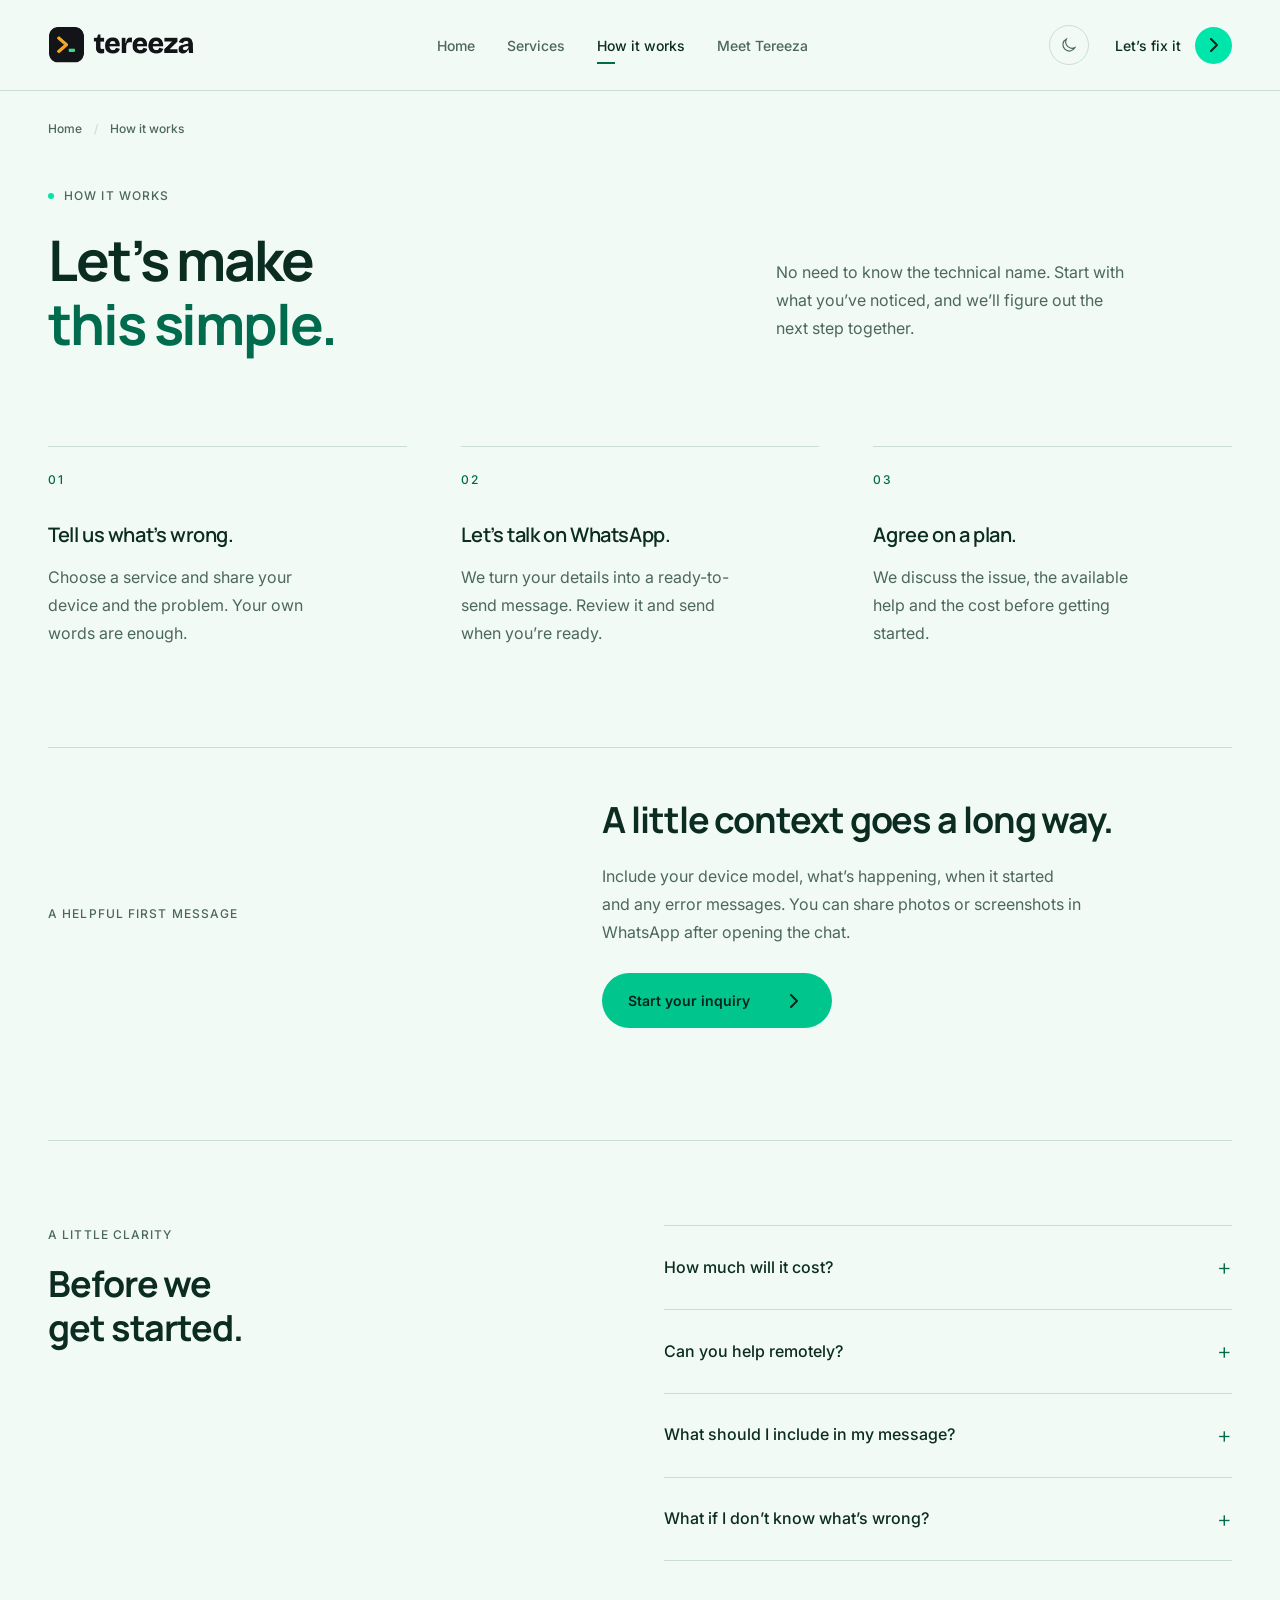
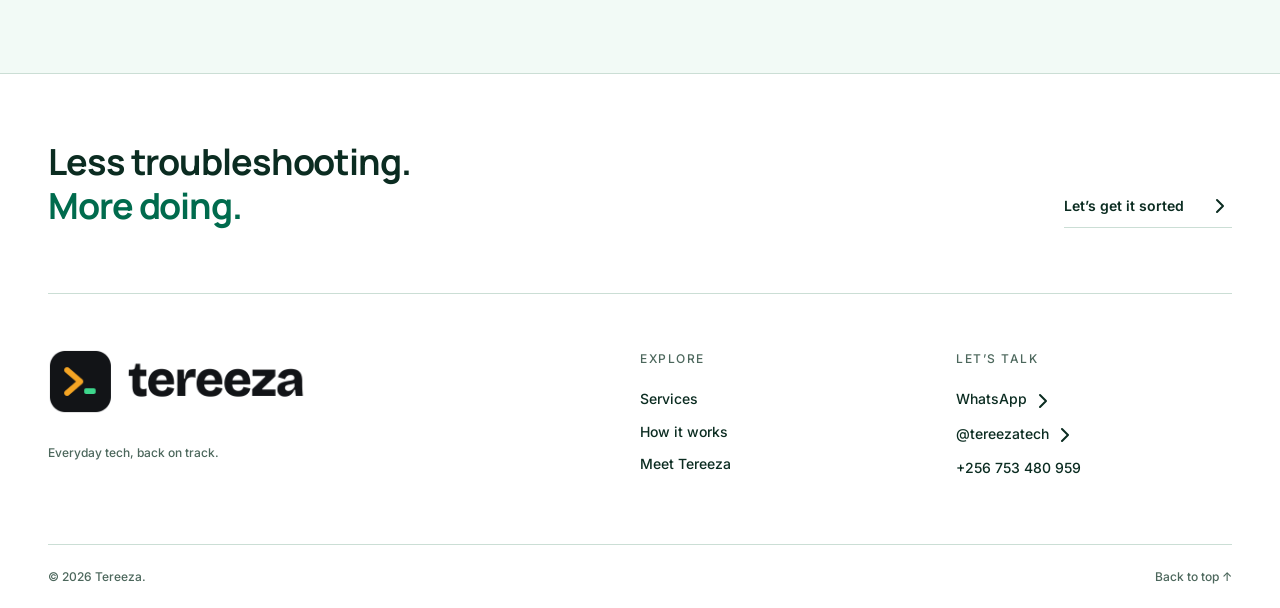
==== commit 51eb1a10: "Use supplied chevron icon for forward actions across all pages" ====
--- a/public/how-it-works.html
+++ b/public/how-it-works.html
@@ -1,4 +1,4 @@
 <!doctype html>
 <html lang="en"><head><meta charset="utf-8"><meta name="viewport" content="width=device-width, initial-scale=1"><meta name="theme-color" content="#070d0c"><meta name="description" content="Getting tech help from Tereeza starts with a few details and a WhatsApp conversation. Agree on the scope and cost before work begins."><title>How it works — Tereeza</title><link rel="icon" href="favicon.ico?v=2" sizes="any"><link rel="icon" href="favicon.svg?v=2" type="image/svg+xml"><link rel="icon" href="favicon-32.png?v=2" type="image/png" sizes="32x32"><link rel="apple-touch-icon" href="apple-touch-icon.png?v=2"><link rel="manifest" href="site.webmanifest?v=2"><script>(()=>{let t;try{t=localStorage.getItem('tereeza-theme')}catch(e){}document.documentElement.dataset.theme=t==='light'||t==='dark'?t:matchMedia('(prefers-color-scheme:light)').matches?'light':'dark'})()</script><link rel="preconnect" href="https://fonts.googleapis.com"><link rel="preconnect" href="https://fonts.gstatic.com" crossorigin><link href="https://fonts.googleapis.com/css2?family=Inter:wght@400;500;600&amp;family=Manrope:wght@600;700&amp;display=swap" rel="stylesheet"><link rel="stylesheet" href="assets/site.css"><script src="assets/site.js" defer></script></head>
-<body data-page="process"><a class="skip" href="#main">Skip to content</a><header class="topbar"><div class="wrap nav"><a class="brand " href="index.html" aria-label="Tereeza home"><img class="logo-dark" src="assets/tereeza-logo-dark.png" alt="Tereeza" width="4368" height="1104"><img class="logo-light" src="assets/tereeza-logo-light.png" alt="Tereeza" width="4368" height="1104"></a><nav class="nav-links" id="navigation" aria-label="Main navigation"><a href="index.html">Home</a><a href="services.html">Services</a><a href="how-it-works.html" aria-current="page">How it works</a><a href="meet-tereeza.html">Meet Tereeza</a></nav><div class="nav-actions"><button type="button" class="theme-toggle" aria-label="Switch to light mode" title="Switch to light mode"><svg class="sun" viewBox="0 0 24 24" aria-hidden="true"><circle cx="12" cy="12" r="4"/><path d="M12 2v2m0 16v2M2 12h2m16 0h2M5 5l1.5 1.5m11 11L19 19M5 19l1.5-1.5m11-11L19 5"/></svg><svg class="moon" viewBox="0 0 24 24" aria-hidden="true"><path d="M20 15.4A8.5 8.5 0 0 1 8.6 4a8.5 8.5 0 1 0 11.4 11.4Z"/></svg></button><a class="nav-cta" href="index.html#inquiry">Let’s fix it <span class="circle" aria-hidden="true">↗</span></a><button type="button" class="menu-toggle" aria-expanded="false" aria-controls="navigation" aria-label="Open navigation"><span></span><span></span></button></div></div></header><main id="main">
-<div class="wrap breadcrumbs"><a href="index.html">Home</a><span aria-hidden="true">/</span><span>How it works</span></div><section class="wrap section process-page"><div class="page-heading"><div><div class="eyebrow"><span class="dot"></span> How it works</div><h1>Let’s make<br><em>this simple.</em></h1></div><p>No need to know the technical name. Start with what you’ve noticed, and we’ll figure out the next step together.</p></div><ol class="steps"><li><span class="step-number">01</span><h3>Tell us what’s wrong.</h3><p>Choose a service and share your device and the problem. Your own words are enough.</p></li><li><span class="step-number">02</span><h3>Let’s talk on WhatsApp.</h3><p>We turn your details into a ready-to-send message. Review it and send when you’re ready.</p></li><li><span class="step-number">03</span><h3>Agree on a plan.</h3><p>We discuss the issue, the available help and the cost before getting started.</p></li></ol><div class="process-detail"><div class="eyebrow">A helpful first message</div><div><h2>A little context goes a long way.</h2><p>Include your device model, what’s happening, when it started and any error messages. You can share photos or screenshots in WhatsApp after opening the chat.</p><a class="button primary" href="index.html#inquiry">Start your inquiry <span aria-hidden="true">↗</span></a></div></div></section><section class="wrap section faq" aria-labelledby="faq-title"><div><div class="eyebrow">A little clarity</div><h2 id="faq-title">Before we<br>get started.</h2></div><div><details><summary>How much will it cost?</summary><p>The cost depends on your device and the issue. Share the details on WhatsApp so we can discuss the work and agree on a price before getting started.</p></details><details><summary>Can you help remotely?</summary><p>Some software and connectivity problems can be discussed or guided remotely. Hardware issues may need an in-person check. We’ll agree on a suitable arrangement in the chat.</p></details><details><summary>What should I include in my message?</summary><p>Tell us your device model, the issue, when it started and any error message. You can add a photo or screenshot in WhatsApp if it helps explain what you’re seeing.</p></details><details><summary>What if I don’t know what’s wrong?</summary><p>That’s a good place to start. Choose “Not sure” in the form and describe what you’ve noticed. You don’t need to know the technical name.</p></details></div></section></main><footer class="footer"><div class="wrap"><div class="footer-top"><div class="footer-heading">Less troubleshooting.<br><span>More doing.</span></div><a class="text-link" href="index.html#inquiry">Let’s get it sorted <span aria-hidden="true">↗</span></a></div><div class="footer-grid"><div class="footer-brand"><a class="brand " href="index.html" aria-label="Tereeza home"><img class="logo-dark" src="assets/tereeza-logo-dark.png" alt="Tereeza" width="4368" height="1104"><img class="logo-light" src="assets/tereeza-logo-light.png" alt="Tereeza" width="4368" height="1104"></a><p>Everyday tech, back on track.</p></div><div><h2>Explore</h2><a href="services.html">Services</a><a href="how-it-works.html">How it works</a><a href="meet-tereeza.html">Meet Tereeza</a></div><div><h2>Let’s talk</h2><a href="https://wa.me/256753480959" target="_blank" rel="noopener noreferrer">WhatsApp <span aria-hidden="true">↗</span></a><a href="https://www.instagram.com/tereezatech/" target="_blank" rel="noopener noreferrer">@tereezatech <span aria-hidden="true">↗</span></a><a href="tel:+256753480959">+256 753 480 959</a></div></div><div class="footer-bottom"><span>© <span id="year">2026</span> Tereeza.</span><a href="#main">Back to top ↑</a></div></div></footer></body></html>+<body data-page="process"><a class="skip" href="#main">Skip to content</a><header class="topbar"><div class="wrap nav"><a class="brand " href="index.html" aria-label="Tereeza home"><img class="logo-dark" src="assets/tereeza-logo-dark.png" alt="Tereeza" width="4368" height="1104"><img class="logo-light" src="assets/tereeza-logo-light.png" alt="Tereeza" width="4368" height="1104"></a><nav class="nav-links" id="navigation" aria-label="Main navigation"><a href="index.html">Home</a><a href="services.html">Services</a><a href="how-it-works.html" aria-current="page">How it works</a><a href="meet-tereeza.html">Meet Tereeza</a></nav><div class="nav-actions"><button type="button" class="theme-toggle" aria-label="Switch to light mode" title="Switch to light mode"><svg class="sun" viewBox="0 0 24 24" aria-hidden="true"><circle cx="12" cy="12" r="4"/><path d="M12 2v2m0 16v2M2 12h2m16 0h2M5 5l1.5 1.5m11 11L19 19M5 19l1.5-1.5m11-11L19 5"/></svg><svg class="moon" viewBox="0 0 24 24" aria-hidden="true"><path d="M20 15.4A8.5 8.5 0 0 1 8.6 4a8.5 8.5 0 1 0 11.4 11.4Z"/></svg></button><a class="nav-cta" href="index.html#inquiry">Let’s fix it <span class="circle" aria-hidden="true"><svg xmlns="http://www.w3.org/2000/svg" width="24" height="24" viewBox="0 0 24 24" fill="none" stroke="currentColor" stroke-width="2" stroke-linecap="round" stroke-linejoin="round" class="lucide lucide-chevron-right preview-icon" aria-hidden="true" focusable="false"><path d="m9 18 6-6-6-6"/></svg></span></a><button type="button" class="menu-toggle" aria-expanded="false" aria-controls="navigation" aria-label="Open navigation"><span></span><span></span></button></div></div></header><main id="main">
+<div class="wrap breadcrumbs"><a href="index.html">Home</a><span aria-hidden="true">/</span><span>How it works</span></div><section class="wrap section process-page"><div class="page-heading"><div><div class="eyebrow"><span class="dot"></span> How it works</div><h1>Let’s make<br><em>this simple.</em></h1></div><p>No need to know the technical name. Start with what you’ve noticed, and we’ll figure out the next step together.</p></div><ol class="steps"><li><span class="step-number">01</span><h3>Tell us what’s wrong.</h3><p>Choose a service and share your device and the problem. Your own words are enough.</p></li><li><span class="step-number">02</span><h3>Let’s talk on WhatsApp.</h3><p>We turn your details into a ready-to-send message. Review it and send when you’re ready.</p></li><li><span class="step-number">03</span><h3>Agree on a plan.</h3><p>We discuss the issue, the available help and the cost before getting started.</p></li></ol><div class="process-detail"><div class="eyebrow">A helpful first message</div><div><h2>A little context goes a long way.</h2><p>Include your device model, what’s happening, when it started and any error messages. You can share photos or screenshots in WhatsApp after opening the chat.</p><a class="button primary" href="index.html#inquiry">Start your inquiry <span aria-hidden="true"><svg xmlns="http://www.w3.org/2000/svg" width="24" height="24" viewBox="0 0 24 24" fill="none" stroke="currentColor" stroke-width="2" stroke-linecap="round" stroke-linejoin="round" class="lucide lucide-chevron-right preview-icon" aria-hidden="true" focusable="false"><path d="m9 18 6-6-6-6"/></svg></span></a></div></div></section><section class="wrap section faq" aria-labelledby="faq-title"><div><div class="eyebrow">A little clarity</div><h2 id="faq-title">Before we<br>get started.</h2></div><div><details><summary>How much will it cost?</summary><p>The cost depends on your device and the issue. Share the details on WhatsApp so we can discuss the work and agree on a price before getting started.</p></details><details><summary>Can you help remotely?</summary><p>Some software and connectivity problems can be discussed or guided remotely. Hardware issues may need an in-person check. We’ll agree on a suitable arrangement in the chat.</p></details><details><summary>What should I include in my message?</summary><p>Tell us your device model, the issue, when it started and any error message. You can add a photo or screenshot in WhatsApp if it helps explain what you’re seeing.</p></details><details><summary>What if I don’t know what’s wrong?</summary><p>That’s a good place to start. Choose “Not sure” in the form and describe what you’ve noticed. You don’t need to know the technical name.</p></details></div></section></main><footer class="footer"><div class="wrap"><div class="footer-top"><div class="footer-heading">Less troubleshooting.<br><span>More doing.</span></div><a class="text-link" href="index.html#inquiry">Let’s get it sorted <span aria-hidden="true"><svg xmlns="http://www.w3.org/2000/svg" width="24" height="24" viewBox="0 0 24 24" fill="none" stroke="currentColor" stroke-width="2" stroke-linecap="round" stroke-linejoin="round" class="lucide lucide-chevron-right preview-icon" aria-hidden="true" focusable="false"><path d="m9 18 6-6-6-6"/></svg></span></a></div><div class="footer-grid"><div class="footer-brand"><a class="brand " href="index.html" aria-label="Tereeza home"><img class="logo-dark" src="assets/tereeza-logo-dark.png" alt="Tereeza" width="4368" height="1104"><img class="logo-light" src="assets/tereeza-logo-light.png" alt="Tereeza" width="4368" height="1104"></a><p>Everyday tech, back on track.</p></div><div><h2>Explore</h2><a href="services.html">Services</a><a href="how-it-works.html">How it works</a><a href="meet-tereeza.html">Meet Tereeza</a></div><div><h2>Let’s talk</h2><a href="https://wa.me/256753480959" target="_blank" rel="noopener noreferrer">WhatsApp <span aria-hidden="true"><svg xmlns="http://www.w3.org/2000/svg" width="24" height="24" viewBox="0 0 24 24" fill="none" stroke="currentColor" stroke-width="2" stroke-linecap="round" stroke-linejoin="round" class="lucide lucide-chevron-right preview-icon" aria-hidden="true" focusable="false"><path d="m9 18 6-6-6-6"/></svg></span></a><a href="https://www.instagram.com/tereezatech/" target="_blank" rel="noopener noreferrer">@tereezatech <span aria-hidden="true"><svg xmlns="http://www.w3.org/2000/svg" width="24" height="24" viewBox="0 0 24 24" fill="none" stroke="currentColor" stroke-width="2" stroke-linecap="round" stroke-linejoin="round" class="lucide lucide-chevron-right preview-icon" aria-hidden="true" focusable="false"><path d="m9 18 6-6-6-6"/></svg></span></a><a href="tel:+256753480959">+256 753 480 959</a></div></div><div class="footer-bottom"><span>© <span id="year">2026</span> Tereeza.</span><a href="#main">Back to top ↑</a></div></div></footer></body></html>
--- a/public/assets/site.css
+++ b/public/assets/site.css
@@ -4,10 +4,10 @@
 :root{color-scheme:dark;--bg:#070d0c;--surface:#101c19;--line:#263e36;--text:#f3faf7;--muted:#a3b9b0;--lime:#00e6aa;--ink:#03241b;--accent:#00e6aa;--radius:22px;--brand-green:#00e6aa;--brand-amber:#ffb800}
 :root[data-theme="light"]{color-scheme:light;--bg:#f2faf6;--surface:#fff;--line:#cbded5;--text:#0b2c21;--muted:#4c675c;--accent:#006b4d}
 *{box-sizing:border-box}html{scroll-behavior:smooth;scroll-padding-top:100px}body{margin:0;background:var(--bg);color:var(--text);font-family:Inter,'Inter Offline',Arial,Helvetica,sans-serif;font-weight:400;line-height:1.55;-webkit-font-smoothing:antialiased}a{color:inherit;text-decoration:none}button,input,select,textarea{font:inherit}button,a{touch-action:manipulation;-webkit-tap-highlight-color:transparent}button{cursor:pointer}img{display:block;max-width:100%}h1,h2,h3,p{margin:0}h1,h2,h3{font-weight:400}em{font-style:normal;color:var(--accent)}button,a,input,select,textarea,summary{outline-offset:5px}:focus-visible{outline:2px solid var(--accent)}::selection{background:var(--brand-green);color:var(--ink)}[hidden]{display:none!important}.wrap{width:min(1328px,calc(100% - 96px));margin-inline:auto}.section{padding-block:112px}.skip{position:fixed;top:-70px;left:16px;padding:12px 18px;background:var(--lime);color:var(--ink);z-index:50}.skip:focus{top:12px}
-.topbar{position:sticky;top:0;z-index:30;background:var(--bg);border-bottom:1px solid var(--line)}.nav{min-height:90px;display:flex;align-items:center;justify-content:space-between;gap:30px}.brand{display:inline-block;flex:none}.brand img{width:148px;height:auto}.logo-light{display:none}[data-theme="light"] .logo-dark{display:none}[data-theme="light"] .logo-light{display:block}.nav-links{display:flex;gap:32px;font-size:14px;color:var(--muted)}.nav-links a{position:relative;transition:color .2s}.nav-links a:after{content:"";position:absolute;bottom:-8px;left:0;width:0;height:2px;background:var(--accent);transition:width .25s}.nav-links a:hover,.nav-links a[aria-current]{color:var(--text)}.nav-links a[aria-current]:after{width:18px}.nav-actions{display:flex;align-items:center;gap:26px}.theme-toggle{border:1px solid var(--line);display:grid;place-items:center;width:40px;height:40px;background:transparent;color:var(--muted);border-radius:50%;flex:none}.theme-toggle:hover{color:var(--accent);border-color:var(--accent)}.theme-toggle svg{width:18px;height:18px;stroke:currentColor;stroke-width:1.5;stroke-linecap:round;fill:none}.theme-toggle .moon{display:none}[data-theme="light"] .theme-toggle .sun{display:none}[data-theme="light"] .theme-toggle .moon{display:block}.nav-cta{display:flex;align-items:center;gap:14px;font-size:14px}.circle{display:grid;place-items:center;width:37px;height:37px;border-radius:50%;background:var(--brand-green);color:var(--ink);font-size:21px;transition:transform .2s}.nav-cta:hover .circle{transform:rotate(45deg)}.menu-toggle{display:none;width:42px;height:42px;border:1px solid var(--line);background:transparent;border-radius:50%;padding:12px 10px}.menu-toggle span{display:block;width:19px;height:1px;background:var(--text);margin:5px 0;transition:transform .2s}
+.topbar{position:sticky;top:0;z-index:30;background:var(--bg);border-bottom:1px solid var(--line)}.nav{min-height:90px;display:flex;align-items:center;justify-content:space-between;gap:30px}.brand{display:inline-block;flex:none}.brand img{width:148px;height:auto}.logo-light{display:none}[data-theme="light"] .logo-dark{display:none}[data-theme="light"] .logo-light{display:block}.nav-links{display:flex;gap:32px;font-size:14px;color:var(--muted)}.nav-links a{position:relative;transition:color .2s}.nav-links a:after{content:"";position:absolute;bottom:-8px;left:0;width:0;height:2px;background:var(--accent);transition:width .25s}.nav-links a:hover,.nav-links a[aria-current]{color:var(--text)}.nav-links a[aria-current]:after{width:18px}.nav-actions{display:flex;align-items:center;gap:26px}.theme-toggle{border:1px solid var(--line);display:grid;place-items:center;width:40px;height:40px;background:transparent;color:var(--muted);border-radius:50%;flex:none}.theme-toggle:hover{color:var(--accent);border-color:var(--accent)}.theme-toggle svg{width:18px;height:18px;stroke:currentColor;stroke-width:1.5;stroke-linecap:round;fill:none}.theme-toggle .moon{display:none}[data-theme="light"] .theme-toggle .sun{display:none}[data-theme="light"] .theme-toggle .moon{display:block}.nav-cta{display:flex;align-items:center;gap:14px;font-size:14px}.circle{display:grid;place-items:center;width:37px;height:37px;border-radius:50%;background:var(--brand-green);color:var(--ink);font-size:21px;transition:transform .2s}.nav-cta:hover .circle{transform:translateX(2px)}.menu-toggle{display:none;width:42px;height:42px;border:1px solid var(--line);background:transparent;border-radius:50%;padding:12px 10px}.menu-toggle span{display:block;width:19px;height:1px;background:var(--text);margin:5px 0;transition:transform .2s}
 .eyebrow{display:flex;align-items:center;gap:10px;color:var(--muted);font-size:11px;font-weight:500;letter-spacing:1.8px;text-transform:uppercase}.dot{display:inline-block;width:6px;height:6px;background:var(--brand-green);border-radius:50%;flex:none}.button{min-height:54px;display:inline-flex;align-items:center;justify-content:space-between;gap:32px;border:1px solid var(--line);border-radius:100px;padding:14px 25px;font-size:15px;font-weight:500;transition:transform .25s,background .25s}.button.primary{background:var(--brand-green);color:var(--ink);border-color:transparent}.button.primary:hover{background:#50f4c8;transform:translateY(-2px)}[data-theme="light"] .button.primary{background:#00c58d}[data-theme="light"] .button.primary:hover{background:#00d99e}.button span,.text-link>span{font-size:22px;line-height:1}.text-link{display:inline-flex;align-items:center;gap:24px;font-size:14px;border-bottom:1px solid var(--line);padding-block:9px}.text-link:hover{color:var(--accent);border-color:var(--accent)}
 .hero{position:relative;isolation:isolate;overflow:hidden;border-bottom:1px solid var(--line)}.hero-inner{position:relative;z-index:2;min-height:690px;min-height:min(790px,calc(100svh - 90px));display:flex;flex-direction:column;justify-content:center}.hero-copy{padding-block:90px 120px;max-width:740px}.hero h1{font-size:clamp(56px,6.5vw,104px);line-height:.99;letter-spacing:-5px;margin:25px 0 25px}.hero-copy p{font-size:18px;line-height:1.6;color:var(--muted);max-width:360px}.hero-actions{display:flex;align-items:center;flex-wrap:wrap;gap:28px;margin-top:33px}.hero-visual{position:absolute;z-index:-1;inset:0 0 0 36%;background:#070d0c}.hero-visual img{width:100%;height:100%;object-fit:cover;object-position:54% 51%;opacity:.86}.hero-visual:after{content:"";position:absolute;inset:0;background:linear-gradient(90deg,var(--bg) 0%,transparent 50%),linear-gradient(0deg,var(--bg),transparent 20%,transparent 85%,var(--bg))}.hero-bottom{position:absolute;bottom:28px;left:0;right:0;display:flex;justify-content:space-between;align-items:center;font-size:10px;letter-spacing:1.4px;color:var(--muted)}.hero-bottom a{display:flex;align-items:center;gap:17px;text-transform:none;letter-spacing:0;font-size:12px}.hero-bottom a span{width:36px;height:36px;display:grid;place-items:center;border:1px solid var(--line);border-radius:50%;font-size:16px}.service-strip{display:flex;justify-content:space-between;gap:25px;padding-block:27px;color:var(--muted);font-size:12px;border-bottom:1px solid var(--line)}.service-strip span{display:flex;gap:20px;align-items:center}.service-strip span:before{content:"✦";font-size:13px;color:var(--brand-amber)}
-.home-services{display:grid;grid-template-columns:1fr 2.05fr;gap:70px;align-items:start}.services-intro{position:sticky;top:135px;padding-top:12px}.services-intro h2{font-size:clamp(40px,4vw,64px);line-height:1.05;letter-spacing:-2.8px;margin:27px 0}.services-intro>p{font-size:15px;color:var(--muted);max-width:250px}.services-intro .text-link{margin-top:23px}.services-intro .quiet-note{font-size:12px;margin-top:48px;line-height:1.8}.services-grid{display:grid;grid-template-columns:1fr 1fr;gap:40px 24px}.service-image{position:relative;display:block;aspect-ratio:4/3;overflow:hidden;border-radius:var(--radius);background:var(--surface);border:1px solid var(--line)}.service-image>img{width:100%;height:100%;object-fit:cover;transition:transform .65s cubic-bezier(.2,.75,.3,1)}.service-image:hover>img,.service-image:focus-visible>img{transform:scale(1.055)}.image-index{position:absolute;left:18px;top:17px;padding:6px 9px;border:1px solid #263e36;border-radius:100px;background:#070d0cb3;color:#f3faf7;font-size:8px;letter-spacing:1.1px}.image-action{position:absolute;right:16px;bottom:16px;display:grid;place-items:center;width:37px;height:37px;border-radius:50%;background:var(--brand-green);color:var(--ink);font-size:22px;transition:transform .2s}.service-image:hover .image-action{transform:rotate(45deg)}.service-meta{padding:18px 3px 0}.service-meta h2,.service-meta h3{font-size:19px;line-height:1.25;letter-spacing:-.4px}.service-meta h2 a:hover,.service-meta h3 a:hover{color:var(--accent)}.service-meta p{font-size:13px;line-height:1.7;color:var(--muted);margin-top:7px}.story-section{background:var(--surface);border-block:1px solid var(--line);padding-block:90px}.story-layout{display:grid;grid-template-columns:1.2fr 1fr;gap:100px;align-items:center}.story-copy h2{font-size:clamp(44px,5vw,76px);line-height:1.05;letter-spacing:-3px;margin:32px 0 35px}.story-body{max-width:330px;margin-left:13%}.story-body p{font-size:15px;color:var(--muted);line-height:1.8;margin-bottom:16px}.founder-image{position:relative;display:block;isolation:isolate;overflow:hidden;border-radius:var(--radius);background:#101c19;aspect-ratio:4/5}.founder-image>img{width:100%;height:100%;object-fit:cover;object-position:50% 30%}.founder-image:after{content:"";position:absolute;inset:45% 0 0;background:linear-gradient(transparent,#070d0ce6);pointer-events:none}.founder-image>span:not(.image-action){position:absolute;z-index:1;left:26px;bottom:29px;color:#f3faf7;font-size:24px;letter-spacing:-.5px}.founder-image small{display:block;font-size:12px;letter-spacing:0;margin-top:4px;color:#a3b9b0}.founder-image .image-action{z-index:2;bottom:28px;right:25px}.section-heading{display:flex;align-items:end;justify-content:space-between;gap:30px;margin-bottom:52px}.section-heading h2{font-size:46px;letter-spacing:-1.8px;line-height:1.1;margin-top:18px}.steps{list-style:none;margin:0;padding:0;display:grid;grid-template-columns:repeat(3,1fr);gap:54px;counter-reset:steps}.steps li{border-top:1px solid var(--line);padding-top:23px}.step-number{display:block;font-size:12px;color:var(--accent);margin-bottom:32px;letter-spacing:2px}.steps h3{font-size:24px;line-height:1.25;letter-spacing:-.7px;margin-bottom:14px}.steps p{font-size:14px;color:var(--muted);line-height:1.75;max-width:290px}
+.home-services{display:grid;grid-template-columns:1fr 2.05fr;gap:70px;align-items:start}.services-intro{position:sticky;top:135px;padding-top:12px}.services-intro h2{font-size:clamp(40px,4vw,64px);line-height:1.05;letter-spacing:-2.8px;margin:27px 0}.services-intro>p{font-size:15px;color:var(--muted);max-width:250px}.services-intro .text-link{margin-top:23px}.services-intro .quiet-note{font-size:12px;margin-top:48px;line-height:1.8}.services-grid{display:grid;grid-template-columns:1fr 1fr;gap:40px 24px}.service-image{position:relative;display:block;aspect-ratio:4/3;overflow:hidden;border-radius:var(--radius);background:var(--surface);border:1px solid var(--line)}.service-image>img{width:100%;height:100%;object-fit:cover;transition:transform .65s cubic-bezier(.2,.75,.3,1)}.service-image:hover>img,.service-image:focus-visible>img{transform:scale(1.055)}.image-index{position:absolute;left:18px;top:17px;padding:6px 9px;border:1px solid #263e36;border-radius:100px;background:#070d0cb3;color:#f3faf7;font-size:8px;letter-spacing:1.1px}.image-action{position:absolute;right:16px;bottom:16px;display:grid;place-items:center;width:37px;height:37px;border-radius:50%;background:var(--brand-green);color:var(--ink);font-size:22px;transition:transform .2s}.service-image:hover .image-action{transform:translateX(2px)}.service-meta{padding:18px 3px 0}.service-meta h2,.service-meta h3{font-size:19px;line-height:1.25;letter-spacing:-.4px}.service-meta h2 a:hover,.service-meta h3 a:hover{color:var(--accent)}.service-meta p{font-size:13px;line-height:1.7;color:var(--muted);margin-top:7px}.story-section{background:var(--surface);border-block:1px solid var(--line);padding-block:90px}.story-layout{display:grid;grid-template-columns:1.2fr 1fr;gap:100px;align-items:center}.story-copy h2{font-size:clamp(44px,5vw,76px);line-height:1.05;letter-spacing:-3px;margin:32px 0 35px}.story-body{max-width:330px;margin-left:13%}.story-body p{font-size:15px;color:var(--muted);line-height:1.8;margin-bottom:16px}.founder-image{position:relative;display:block;isolation:isolate;overflow:hidden;border-radius:var(--radius);background:#101c19;aspect-ratio:4/5}.founder-image>img{width:100%;height:100%;object-fit:cover;object-position:50% 30%}.founder-image:after{content:"";position:absolute;inset:45% 0 0;background:linear-gradient(transparent,#070d0ce6);pointer-events:none}.founder-image>span:not(.image-action){position:absolute;z-index:1;left:26px;bottom:29px;color:#f3faf7;font-size:24px;letter-spacing:-.5px}.founder-image small{display:block;font-size:12px;letter-spacing:0;margin-top:4px;color:#a3b9b0}.founder-image .image-action{z-index:2;bottom:28px;right:25px}.section-heading{display:flex;align-items:end;justify-content:space-between;gap:30px;margin-bottom:52px}.section-heading h2{font-size:46px;letter-spacing:-1.8px;line-height:1.1;margin-top:18px}.steps{list-style:none;margin:0;padding:0;display:grid;grid-template-columns:repeat(3,1fr);gap:54px;counter-reset:steps}.steps li{border-top:1px solid var(--line);padding-top:23px}.step-number{display:block;font-size:12px;color:var(--accent);margin-bottom:32px;letter-spacing:2px}.steps h3{font-size:24px;line-height:1.25;letter-spacing:-.7px;margin-bottom:14px}.steps p{font-size:14px;color:var(--muted);line-height:1.75;max-width:290px}
 .inquiry-section{border-top:1px solid var(--line);display:grid;grid-template-columns:1fr 1.1fr;gap:100px;scroll-margin-top:70px}.inquiry-copy{padding-top:18px}.inquiry-copy h2{font-size:clamp(44px,4.7vw,70px);line-height:1.05;letter-spacing:-2.8px;margin:24px 0}.inquiry-copy>p{color:var(--muted);font-size:16px;line-height:1.8}.contact-links{display:grid;justify-content:start;gap:18px;margin-top:38px}.contact-links a{display:flex;align-items:center;gap:13px;font-size:13px}.contact-links a:hover{color:var(--accent)}.contact-links a>span{margin-left:12px}.inquiry-form{border:1px solid var(--line);border-radius:var(--radius);background:var(--surface);padding:34px;display:flex;flex-direction:column;gap:20px}.form-row{display:grid;grid-template-columns:1fr 1fr;gap:16px}.field{display:flex;flex-direction:column;gap:9px}.field label{font-size:13px;display:flex;flex-wrap:wrap;gap:8px;align-items:baseline}.field label span{font-size:10px;color:var(--muted)}input,select,textarea{width:100%;min-width:0;border:1px solid var(--line);border-radius:9px;padding:13px 14px;background:var(--bg);color:var(--text);font-size:14px;line-height:1.5}input::placeholder,textarea::placeholder{color:var(--muted);opacity:.8}input,select{min-height:49px}textarea{resize:vertical;min-height:115px}.inquiry-form .button{width:100%;border-radius:10px}.form-note{font-size:11px;color:var(--muted);line-height:1.7}.form-note a{text-decoration:underline}.form-status{border-left:2px solid var(--accent);padding:10px 14px;font-size:12px;background:var(--bg);line-height:1.7}.form-status a{display:block;color:var(--accent);text-decoration:underline}.faq{display:grid;grid-template-columns:1fr 1.1fr;gap:100px;border-top:1px solid var(--line);padding-top:84px}.faq h2{font-size:44px;line-height:1.1;letter-spacing:-1.7px;margin-top:18px}.faq details{border-bottom:1px solid var(--line)}.faq details:first-child{border-top:1px solid var(--line)}.faq summary{display:flex;justify-content:space-between;align-items:center;gap:20px;padding-block:23px;cursor:pointer;font-size:16px;list-style:none}.faq summary::-webkit-details-marker{display:none}.faq summary:after{content:"+";color:var(--accent);font-size:23px;font-weight:300}.faq details[open] summary:after{content:"−"}.faq details p{font-size:14px;color:var(--muted);line-height:1.8;margin:0 35px 25px 0}
 .footer{border-top:1px solid var(--line);background:var(--surface);padding-top:66px}.footer-top{display:flex;align-items:end;justify-content:space-between;padding-bottom:65px}.footer-heading{font-size:clamp(36px,4vw,58px);line-height:1.08;letter-spacing:-2px}.footer-heading>span{color:var(--accent)}.footer-grid{border-top:1px solid var(--line);padding-block:55px;display:grid;grid-template-columns:2fr 1fr 1fr;gap:40px}.footer-brand .brand img{width:260px}.footer-brand p{font-size:12px;color:var(--muted);margin-top:20px}.footer-grid h2{font-size:11px;text-transform:uppercase;letter-spacing:1.5px;color:var(--muted);margin-bottom:20px}.footer-grid>div>a:not(.brand){display:block;font-size:13px;margin-bottom:10px}.footer-grid>div>a:hover{color:var(--accent)}.footer-bottom{border-top:1px solid var(--line);display:flex;align-items:center;justify-content:space-between;font-size:11px;color:var(--muted);padding-block:22px}
 .breadcrumbs{display:flex;gap:12px;font-size:11px;color:var(--muted);padding-top:28px}.breadcrumbs a:hover{color:var(--accent)}.breadcrumbs [aria-hidden]{color:var(--line)}.page-heading{display:grid;grid-template-columns:1.4fr 1fr;gap:90px;align-items:end;margin-bottom:64px}.page-heading h1,.about-copy h1{font-size:clamp(58px,6.2vw,94px);line-height:1;letter-spacing:-4px;margin-top:23px}.page-heading p{font-size:17px;color:var(--muted);max-width:360px;margin-bottom:14px;line-height:1.8}.page-heading .text-link{margin-top:3px}.services-page{padding-top:48px}.service-toolbar{display:flex;justify-content:space-between;align-items:center;gap:24px;margin-bottom:36px;border-bottom:1px solid var(--line);padding-bottom:24px}.filters{display:flex;gap:9px;flex-wrap:wrap}.filter{background:transparent;border:1px solid var(--line);border-radius:100px;color:var(--muted);padding:10px 18px;min-height:43px;font-size:13px;transition:color .2s,background .2s}.filter:hover{color:var(--text);border-color:var(--accent)}.filter.active{background:var(--brand-green);border-color:transparent;color:var(--ink)}.filter span{font-size:10px;margin-left:12px}.service-count{white-space:nowrap;font-size:11px;color:var(--muted)}.services-detailed{gap:60px 32px}.services-detailed .service-image{aspect-ratio:16/10}.services-detailed .image-index{top:24px;left:24px;font-size:9px}.services-detailed .service-meta{padding-top:22px}.services-detailed .service-meta h2{font-size:27px;letter-spacing:-.7px}.services-detailed .service-meta p{max-width:490px;font-size:14px;margin-top:13px}.service-tags{display:flex;flex-wrap:wrap;gap:8px;margin-top:20px}.service-tags span{border:1px solid var(--line);padding:5px 11px;border-radius:100px;font-size:10px;color:var(--muted)}.services-detailed .service-link{margin-top:16px}.service-reassurance{display:flex;align-items:start;gap:12px;margin-top:55px;padding:23px 0;border-top:1px solid var(--line);font-size:12px;color:var(--muted)}.service-reassurance .dot{margin-top:7px}.page-cta{text-align:center;border-top:1px solid var(--line);padding-block:84px 100px}.page-cta .eyebrow{justify-content:center}.page-cta h2{font-size:clamp(42px,5vw,70px);line-height:1.08;letter-spacing:-2.8px;margin:25px 0 35px}.process-page{padding-top:48px}.process-page .steps{margin-top:90px}.process-detail{display:grid;grid-template-columns:1fr 1.3fr;border-top:1px solid var(--line);margin-top:100px;padding-top:50px;gap:70px}.process-detail h2{font-size:32px;letter-spacing:-1px;line-height:1.15;margin-bottom:20px}.process-detail p{font-size:15px;color:var(--muted);max-width:480px;line-height:1.8;margin-bottom:27px}.about-page{padding-top:48px;display:grid;grid-template-columns:1fr 1fr;align-items:center;gap:100px}.about-copy .about-lead{font-size:24px;color:var(--text);line-height:1.4;margin-top:32px}.about-copy>p{color:var(--muted);font-size:15px;line-height:1.8;margin-top:20px;max-width:450px}.about-copy .text-link{margin-top:20px}.about-photo{aspect-ratio:3/4;max-height:740px}
@@ -41,3 +41,7 @@
 @media(max-width:360px){.hero h1,.page-heading h1,.about-copy h1{font-size:36px;letter-spacing:-1.2px}.hero-inner{min-height:740px}.hero-actions{gap:14px}.hero-actions .text-link{font-size:14px;gap:8px}.hero-actions .button{padding-inline:18px;gap:15px}.image-index{font-size:12px}.service-strip{font-size:12px}}
 
 .filter span{font-family:Inter,'Inter Offline',Arial,Helvetica,sans-serif;font-size:12px;font-weight:500}
+
+/* The supplied Lucide chevron is the shared forward-action icon. */
+.preview-icon{display:inline-block;width:24px;height:24px;flex:none;vertical-align:middle}
+.circle>.preview-icon,.image-action>.preview-icon{display:block}
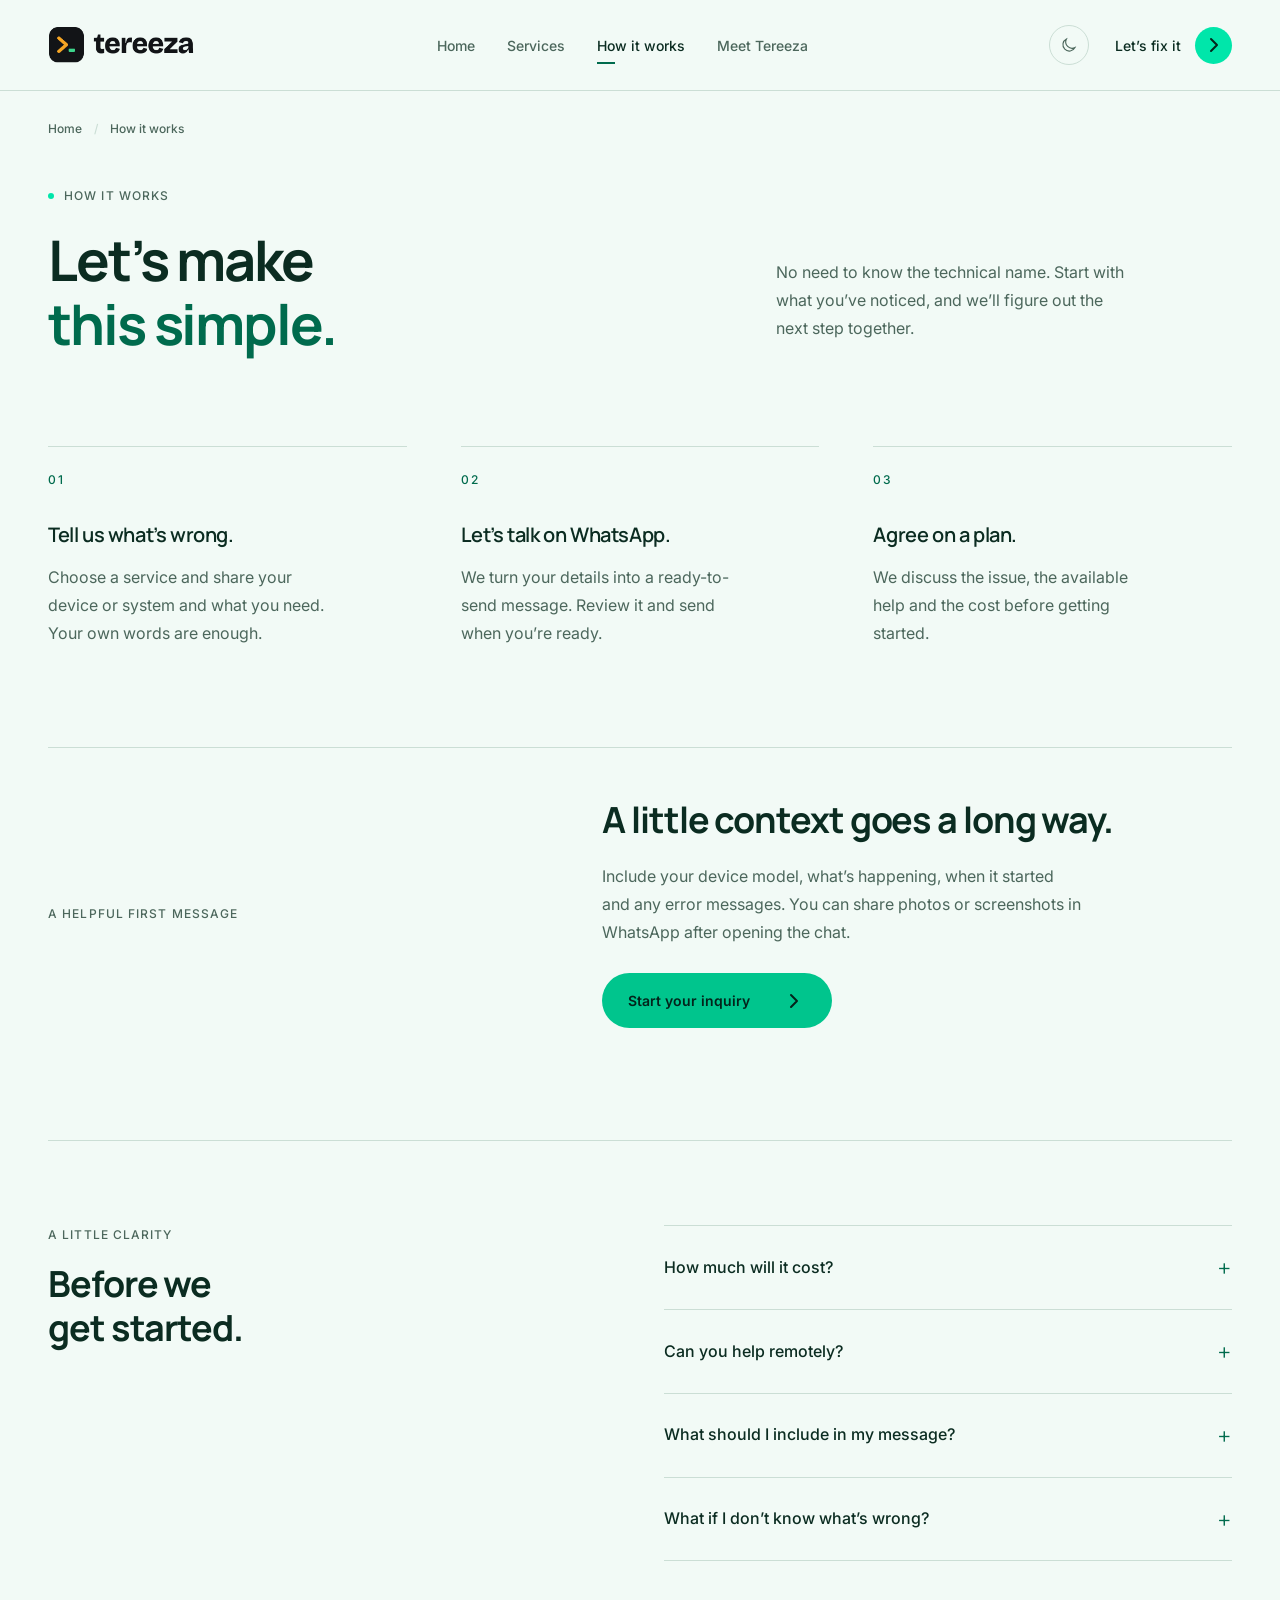
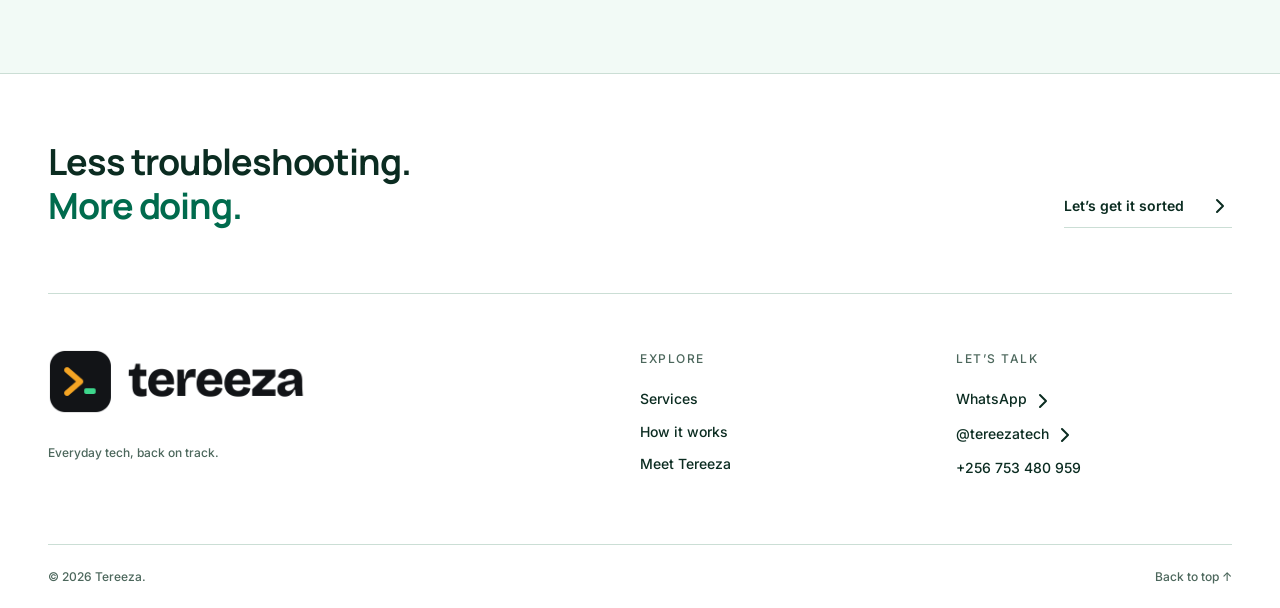
==== commit 490bf28d: "Add software development and networking services and refresh founder bio" ====
--- a/public/how-it-works.html
+++ b/public/how-it-works.html
@@ -1,4 +1,4 @@
 <!doctype html>
 <html lang="en"><head><meta charset="utf-8"><meta name="viewport" content="width=device-width, initial-scale=1"><meta name="theme-color" content="#070d0c"><meta name="description" content="Getting tech help from Tereeza starts with a few details and a WhatsApp conversation. Agree on the scope and cost before work begins."><title>How it works — Tereeza</title><link rel="icon" href="favicon.ico?v=2" sizes="any"><link rel="icon" href="favicon.svg?v=2" type="image/svg+xml"><link rel="icon" href="favicon-32.png?v=2" type="image/png" sizes="32x32"><link rel="apple-touch-icon" href="apple-touch-icon.png?v=2"><link rel="manifest" href="site.webmanifest?v=2"><script>(()=>{let t;try{t=localStorage.getItem('tereeza-theme')}catch(e){}document.documentElement.dataset.theme=t==='light'||t==='dark'?t:matchMedia('(prefers-color-scheme:light)').matches?'light':'dark'})()</script><link rel="preconnect" href="https://fonts.googleapis.com"><link rel="preconnect" href="https://fonts.gstatic.com" crossorigin><link href="https://fonts.googleapis.com/css2?family=Inter:wght@400;500;600&amp;family=Manrope:wght@600;700&amp;display=swap" rel="stylesheet"><link rel="stylesheet" href="assets/site.css"><script src="assets/site.js" defer></script></head>
 <body data-page="process"><a class="skip" href="#main">Skip to content</a><header class="topbar"><div class="wrap nav"><a class="brand " href="index.html" aria-label="Tereeza home"><img class="logo-dark" src="assets/tereeza-logo-dark.png" alt="Tereeza" width="4368" height="1104"><img class="logo-light" src="assets/tereeza-logo-light.png" alt="Tereeza" width="4368" height="1104"></a><nav class="nav-links" id="navigation" aria-label="Main navigation"><a href="index.html">Home</a><a href="services.html">Services</a><a href="how-it-works.html" aria-current="page">How it works</a><a href="meet-tereeza.html">Meet Tereeza</a></nav><div class="nav-actions"><button type="button" class="theme-toggle" aria-label="Switch to light mode" title="Switch to light mode"><svg class="sun" viewBox="0 0 24 24" aria-hidden="true"><circle cx="12" cy="12" r="4"/><path d="M12 2v2m0 16v2M2 12h2m16 0h2M5 5l1.5 1.5m11 11L19 19M5 19l1.5-1.5m11-11L19 5"/></svg><svg class="moon" viewBox="0 0 24 24" aria-hidden="true"><path d="M20 15.4A8.5 8.5 0 0 1 8.6 4a8.5 8.5 0 1 0 11.4 11.4Z"/></svg></button><a class="nav-cta" href="index.html#inquiry">Let’s fix it <span class="circle" aria-hidden="true"><svg xmlns="http://www.w3.org/2000/svg" width="24" height="24" viewBox="0 0 24 24" fill="none" stroke="currentColor" stroke-width="2" stroke-linecap="round" stroke-linejoin="round" class="lucide lucide-chevron-right preview-icon" aria-hidden="true" focusable="false"><path d="m9 18 6-6-6-6"/></svg></span></a><button type="button" class="menu-toggle" aria-expanded="false" aria-controls="navigation" aria-label="Open navigation"><span></span><span></span></button></div></div></header><main id="main">
-<div class="wrap breadcrumbs"><a href="index.html">Home</a><span aria-hidden="true">/</span><span>How it works</span></div><section class="wrap section process-page"><div class="page-heading"><div><div class="eyebrow"><span class="dot"></span> How it works</div><h1>Let’s make<br><em>this simple.</em></h1></div><p>No need to know the technical name. Start with what you’ve noticed, and we’ll figure out the next step together.</p></div><ol class="steps"><li><span class="step-number">01</span><h3>Tell us what’s wrong.</h3><p>Choose a service and share your device and the problem. Your own words are enough.</p></li><li><span class="step-number">02</span><h3>Let’s talk on WhatsApp.</h3><p>We turn your details into a ready-to-send message. Review it and send when you’re ready.</p></li><li><span class="step-number">03</span><h3>Agree on a plan.</h3><p>We discuss the issue, the available help and the cost before getting started.</p></li></ol><div class="process-detail"><div class="eyebrow">A helpful first message</div><div><h2>A little context goes a long way.</h2><p>Include your device model, what’s happening, when it started and any error messages. You can share photos or screenshots in WhatsApp after opening the chat.</p><a class="button primary" href="index.html#inquiry">Start your inquiry <span aria-hidden="true"><svg xmlns="http://www.w3.org/2000/svg" width="24" height="24" viewBox="0 0 24 24" fill="none" stroke="currentColor" stroke-width="2" stroke-linecap="round" stroke-linejoin="round" class="lucide lucide-chevron-right preview-icon" aria-hidden="true" focusable="false"><path d="m9 18 6-6-6-6"/></svg></span></a></div></div></section><section class="wrap section faq" aria-labelledby="faq-title"><div><div class="eyebrow">A little clarity</div><h2 id="faq-title">Before we<br>get started.</h2></div><div><details><summary>How much will it cost?</summary><p>The cost depends on your device and the issue. Share the details on WhatsApp so we can discuss the work and agree on a price before getting started.</p></details><details><summary>Can you help remotely?</summary><p>Some software and connectivity problems can be discussed or guided remotely. Hardware issues may need an in-person check. We’ll agree on a suitable arrangement in the chat.</p></details><details><summary>What should I include in my message?</summary><p>Tell us your device model, the issue, when it started and any error message. You can add a photo or screenshot in WhatsApp if it helps explain what you’re seeing.</p></details><details><summary>What if I don’t know what’s wrong?</summary><p>That’s a good place to start. Choose “Not sure” in the form and describe what you’ve noticed. You don’t need to know the technical name.</p></details></div></section></main><footer class="footer"><div class="wrap"><div class="footer-top"><div class="footer-heading">Less troubleshooting.<br><span>More doing.</span></div><a class="text-link" href="index.html#inquiry">Let’s get it sorted <span aria-hidden="true"><svg xmlns="http://www.w3.org/2000/svg" width="24" height="24" viewBox="0 0 24 24" fill="none" stroke="currentColor" stroke-width="2" stroke-linecap="round" stroke-linejoin="round" class="lucide lucide-chevron-right preview-icon" aria-hidden="true" focusable="false"><path d="m9 18 6-6-6-6"/></svg></span></a></div><div class="footer-grid"><div class="footer-brand"><a class="brand " href="index.html" aria-label="Tereeza home"><img class="logo-dark" src="assets/tereeza-logo-dark.png" alt="Tereeza" width="4368" height="1104"><img class="logo-light" src="assets/tereeza-logo-light.png" alt="Tereeza" width="4368" height="1104"></a><p>Everyday tech, back on track.</p></div><div><h2>Explore</h2><a href="services.html">Services</a><a href="how-it-works.html">How it works</a><a href="meet-tereeza.html">Meet Tereeza</a></div><div><h2>Let’s talk</h2><a href="https://wa.me/256753480959" target="_blank" rel="noopener noreferrer">WhatsApp <span aria-hidden="true"><svg xmlns="http://www.w3.org/2000/svg" width="24" height="24" viewBox="0 0 24 24" fill="none" stroke="currentColor" stroke-width="2" stroke-linecap="round" stroke-linejoin="round" class="lucide lucide-chevron-right preview-icon" aria-hidden="true" focusable="false"><path d="m9 18 6-6-6-6"/></svg></span></a><a href="https://www.instagram.com/tereezatech/" target="_blank" rel="noopener noreferrer">@tereezatech <span aria-hidden="true"><svg xmlns="http://www.w3.org/2000/svg" width="24" height="24" viewBox="0 0 24 24" fill="none" stroke="currentColor" stroke-width="2" stroke-linecap="round" stroke-linejoin="round" class="lucide lucide-chevron-right preview-icon" aria-hidden="true" focusable="false"><path d="m9 18 6-6-6-6"/></svg></span></a><a href="tel:+256753480959">+256 753 480 959</a></div></div><div class="footer-bottom"><span>© <span id="year">2026</span> Tereeza.</span><a href="#main">Back to top ↑</a></div></div></footer></body></html>+<div class="wrap breadcrumbs"><a href="index.html">Home</a><span aria-hidden="true">/</span><span>How it works</span></div><section class="wrap section process-page"><div class="page-heading"><div><div class="eyebrow"><span class="dot"></span> How it works</div><h1>Let’s make<br><em>this simple.</em></h1></div><p>No need to know the technical name. Start with what you’ve noticed, and we’ll figure out the next step together.</p></div><ol class="steps"><li><span class="step-number">01</span><h3>Tell us what’s wrong.</h3><p>Choose a service and share your device or system and what you need. Your own words are enough.</p></li><li><span class="step-number">02</span><h3>Let’s talk on WhatsApp.</h3><p>We turn your details into a ready-to-send message. Review it and send when you’re ready.</p></li><li><span class="step-number">03</span><h3>Agree on a plan.</h3><p>We discuss the issue, the available help and the cost before getting started.</p></li></ol><div class="process-detail"><div class="eyebrow">A helpful first message</div><div><h2>A little context goes a long way.</h2><p>Include your device model, what’s happening, when it started and any error messages. You can share photos or screenshots in WhatsApp after opening the chat.</p><a class="button primary" href="index.html#inquiry">Start your inquiry <span aria-hidden="true"><svg xmlns="http://www.w3.org/2000/svg" width="24" height="24" viewBox="0 0 24 24" fill="none" stroke="currentColor" stroke-width="2" stroke-linecap="round" stroke-linejoin="round" class="lucide lucide-chevron-right preview-icon" aria-hidden="true" focusable="false"><path d="m9 18 6-6-6-6"/></svg></span></a></div></div></section><section class="wrap section faq" aria-labelledby="faq-title"><div><div class="eyebrow">A little clarity</div><h2 id="faq-title">Before we<br>get started.</h2></div><div><details><summary>How much will it cost?</summary><p>The cost depends on your device and the issue. Share the details on WhatsApp so we can discuss the work and agree on a price before getting started.</p></details><details><summary>Can you help remotely?</summary><p>Some software and connectivity problems can be discussed or guided remotely. Hardware issues may need an in-person check. We’ll agree on a suitable arrangement in the chat.</p></details><details><summary>What should I include in my message?</summary><p>Tell us your device model, the issue, when it started and any error message. You can add a photo or screenshot in WhatsApp if it helps explain what you’re seeing.</p></details><details><summary>What if I don’t know what’s wrong?</summary><p>That’s a good place to start. Choose “Not sure” in the form and describe what you’ve noticed. You don’t need to know the technical name.</p></details></div></section></main><footer class="footer"><div class="wrap"><div class="footer-top"><div class="footer-heading">Less troubleshooting.<br><span>More doing.</span></div><a class="text-link" href="index.html#inquiry">Let’s get it sorted <span aria-hidden="true"><svg xmlns="http://www.w3.org/2000/svg" width="24" height="24" viewBox="0 0 24 24" fill="none" stroke="currentColor" stroke-width="2" stroke-linecap="round" stroke-linejoin="round" class="lucide lucide-chevron-right preview-icon" aria-hidden="true" focusable="false"><path d="m9 18 6-6-6-6"/></svg></span></a></div><div class="footer-grid"><div class="footer-brand"><a class="brand " href="index.html" aria-label="Tereeza home"><img class="logo-dark" src="assets/tereeza-logo-dark.png" alt="Tereeza" width="4368" height="1104"><img class="logo-light" src="assets/tereeza-logo-light.png" alt="Tereeza" width="4368" height="1104"></a><p>Everyday tech, back on track.</p></div><div><h2>Explore</h2><a href="services.html">Services</a><a href="how-it-works.html">How it works</a><a href="meet-tereeza.html">Meet Tereeza</a></div><div><h2>Let’s talk</h2><a href="https://wa.me/256753480959" target="_blank" rel="noopener noreferrer">WhatsApp <span aria-hidden="true"><svg xmlns="http://www.w3.org/2000/svg" width="24" height="24" viewBox="0 0 24 24" fill="none" stroke="currentColor" stroke-width="2" stroke-linecap="round" stroke-linejoin="round" class="lucide lucide-chevron-right preview-icon" aria-hidden="true" focusable="false"><path d="m9 18 6-6-6-6"/></svg></span></a><a href="https://www.instagram.com/tereezatech/" target="_blank" rel="noopener noreferrer">@tereezatech <span aria-hidden="true"><svg xmlns="http://www.w3.org/2000/svg" width="24" height="24" viewBox="0 0 24 24" fill="none" stroke="currentColor" stroke-width="2" stroke-linecap="round" stroke-linejoin="round" class="lucide lucide-chevron-right preview-icon" aria-hidden="true" focusable="false"><path d="m9 18 6-6-6-6"/></svg></span></a><a href="tel:+256753480959">+256 753 480 959</a></div></div><div class="footer-bottom"><span>© <span id="year">2026</span> Tereeza.</span><a href="#main">Back to top ↑</a></div></div></footer></body></html>
--- a/public/assets/site.css
+++ b/public/assets/site.css
@@ -45,3 +45,16 @@
 /* The supplied Lucide chevron is the shared forward-action icon. */
 .preview-icon{display:inline-block;width:24px;height:24px;flex:none;vertical-align:middle}
 .circle>.preview-icon,.image-action>.preview-icon{display:block}
+
+/* Service coverage for software maintenance and networking. */
+.service-strip{flex-wrap:wrap;gap:16px 24px}
+.service-image>img.networking-image{object-position:right top}
+.service-scope{list-style:none;display:grid;gap:10px;padding:0;margin:18px 0 0;color:var(--muted);font-size:16px;font-weight:400;line-height:1.6}
+.service-scope li{position:relative;padding-left:17px}
+.service-scope li:before{content:"•";position:absolute;left:0;color:var(--accent)}
+.service-card-wide,.has-single-service>.service-card{grid-column:1/-1;display:grid;grid-template-columns:1fr 1fr;gap:28px;align-items:center}
+.service-card-wide .service-image,.has-single-service .service-image{aspect-ratio:4/3}
+.service-card-wide .service-meta,.has-single-service .service-meta{padding-block:20px}
+.home-services .service-card-wide .service-link{margin-top:18px}
+@media(max-width:900px){.service-strip span:last-child{grid-column:1/-1}.service-card-wide{gap:24px}}
+@media(max-width:640px){.service-card-wide,.has-single-service>.service-card{grid-template-columns:1fr;gap:0}.service-card-wide .service-meta,.has-single-service .service-meta{padding-block:18px 0}.service-scope{gap:9px}}
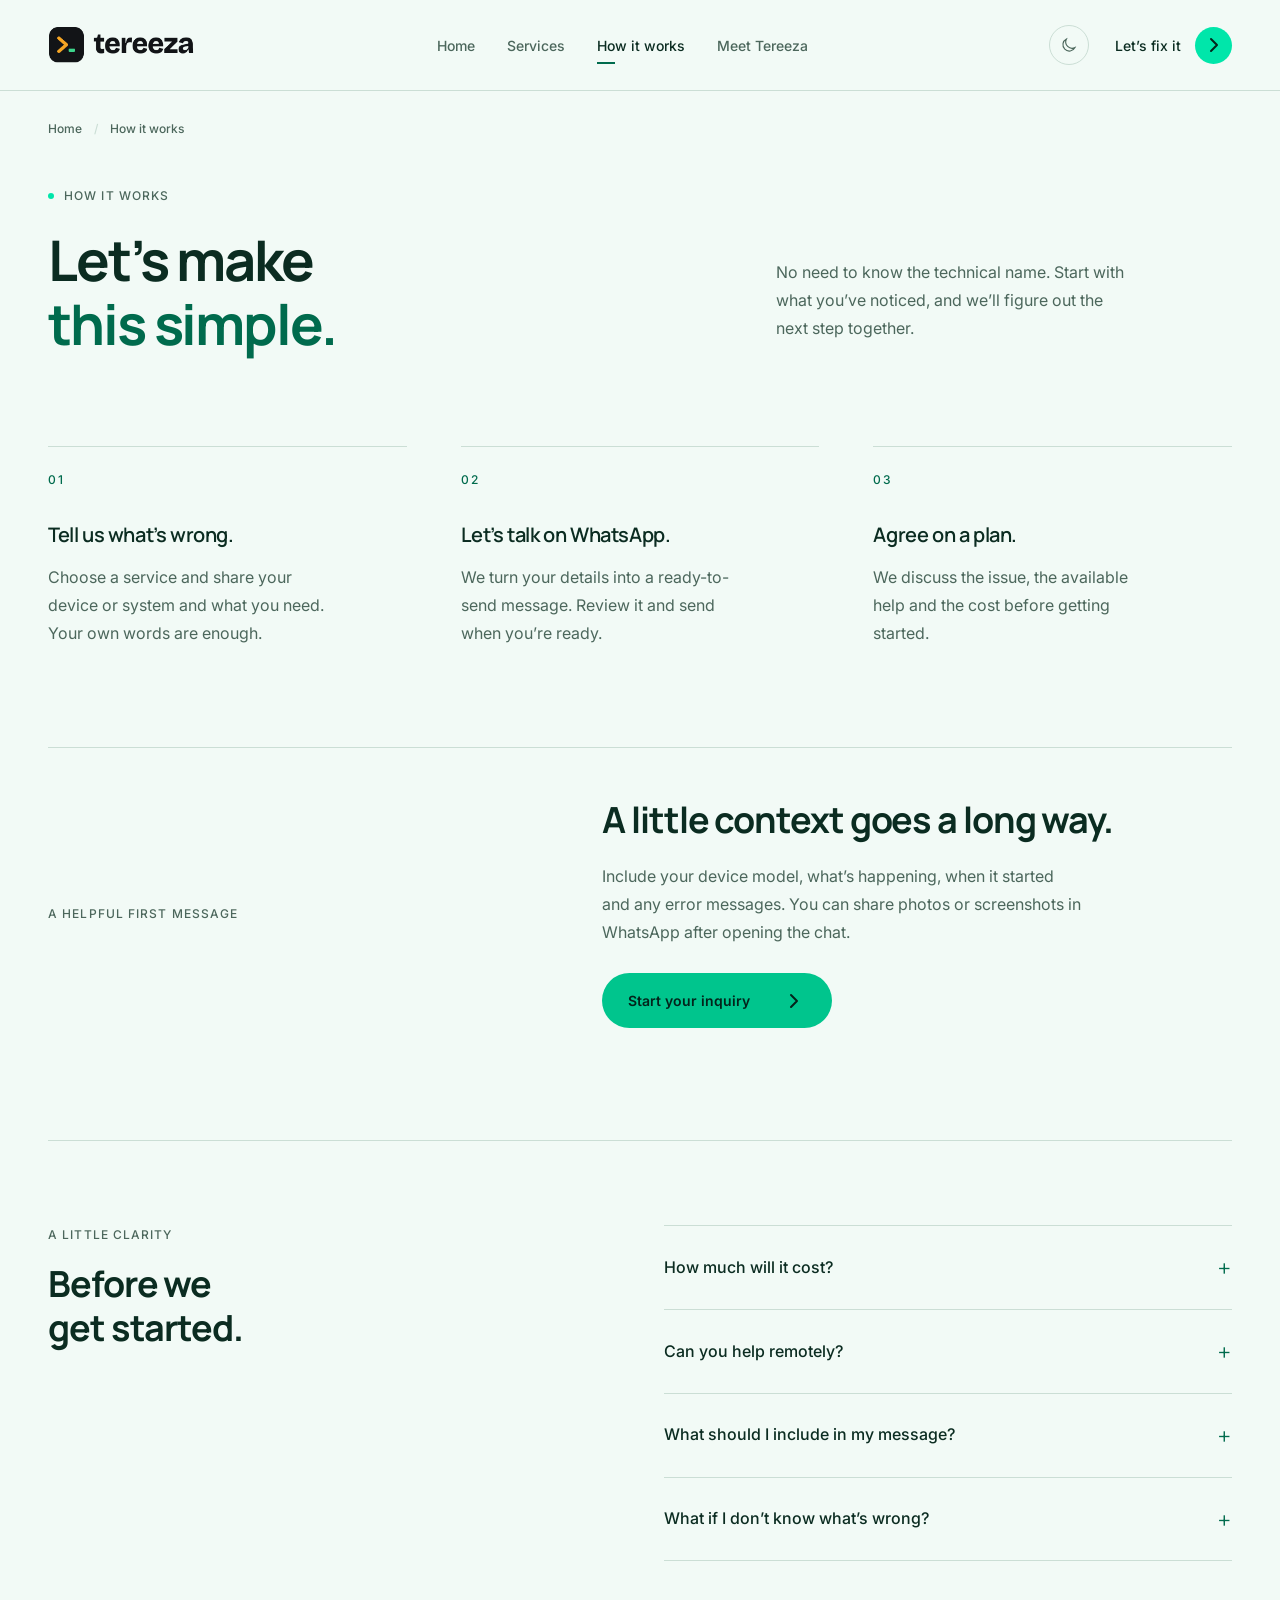
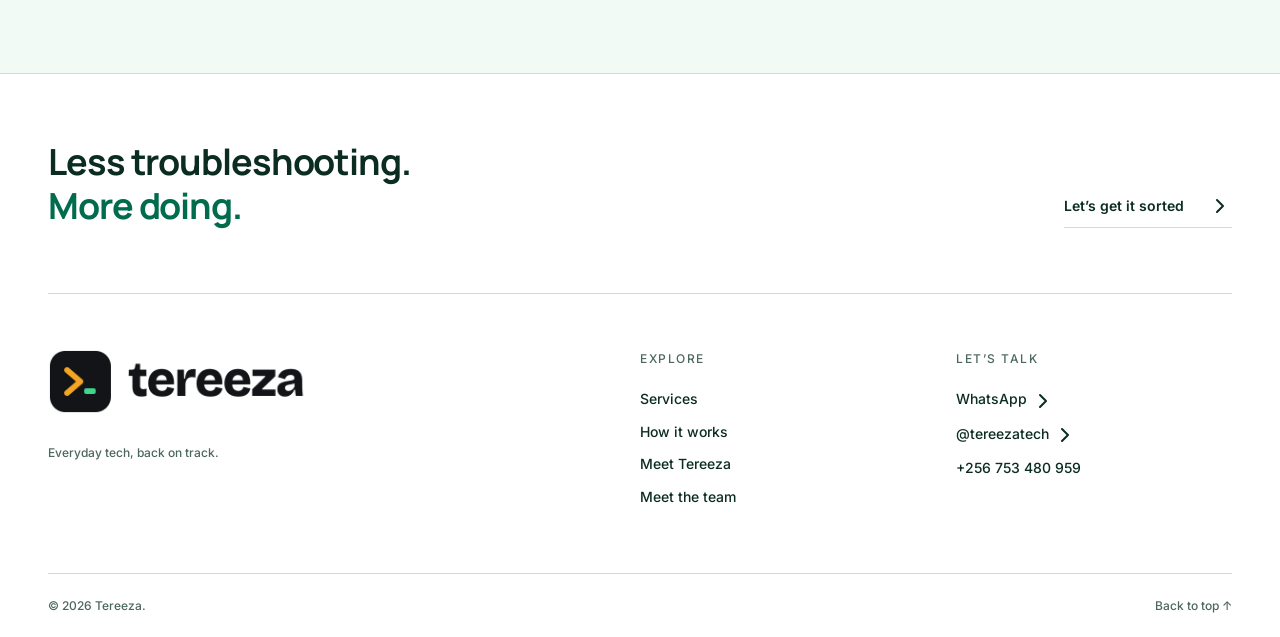
==== commit 92d2d74d: "Add Matthew Mukasa team profile and team-aware service inquiries" ====
--- a/public/how-it-works.html
+++ b/public/how-it-works.html
@@ -1,4 +1,4 @@
 <!doctype html>
 <html lang="en"><head><meta charset="utf-8"><meta name="viewport" content="width=device-width, initial-scale=1"><meta name="theme-color" content="#070d0c"><meta name="description" content="Getting tech help from Tereeza starts with a few details and a WhatsApp conversation. Agree on the scope and cost before work begins."><title>How it works — Tereeza</title><link rel="icon" href="favicon.ico?v=2" sizes="any"><link rel="icon" href="favicon.svg?v=2" type="image/svg+xml"><link rel="icon" href="favicon-32.png?v=2" type="image/png" sizes="32x32"><link rel="apple-touch-icon" href="apple-touch-icon.png?v=2"><link rel="manifest" href="site.webmanifest?v=2"><script>(()=>{let t;try{t=localStorage.getItem('tereeza-theme')}catch(e){}document.documentElement.dataset.theme=t==='light'||t==='dark'?t:matchMedia('(prefers-color-scheme:light)').matches?'light':'dark'})()</script><link rel="preconnect" href="https://fonts.googleapis.com"><link rel="preconnect" href="https://fonts.gstatic.com" crossorigin><link href="https://fonts.googleapis.com/css2?family=Inter:wght@400;500;600&amp;family=Manrope:wght@600;700&amp;display=swap" rel="stylesheet"><link rel="stylesheet" href="assets/site.css"><script src="assets/site.js" defer></script></head>
 <body data-page="process"><a class="skip" href="#main">Skip to content</a><header class="topbar"><div class="wrap nav"><a class="brand " href="index.html" aria-label="Tereeza home"><img class="logo-dark" src="assets/tereeza-logo-dark.png" alt="Tereeza" width="4368" height="1104"><img class="logo-light" src="assets/tereeza-logo-light.png" alt="Tereeza" width="4368" height="1104"></a><nav class="nav-links" id="navigation" aria-label="Main navigation"><a href="index.html">Home</a><a href="services.html">Services</a><a href="how-it-works.html" aria-current="page">How it works</a><a href="meet-tereeza.html">Meet Tereeza</a></nav><div class="nav-actions"><button type="button" class="theme-toggle" aria-label="Switch to light mode" title="Switch to light mode"><svg class="sun" viewBox="0 0 24 24" aria-hidden="true"><circle cx="12" cy="12" r="4"/><path d="M12 2v2m0 16v2M2 12h2m16 0h2M5 5l1.5 1.5m11 11L19 19M5 19l1.5-1.5m11-11L19 5"/></svg><svg class="moon" viewBox="0 0 24 24" aria-hidden="true"><path d="M20 15.4A8.5 8.5 0 0 1 8.6 4a8.5 8.5 0 1 0 11.4 11.4Z"/></svg></button><a class="nav-cta" href="index.html#inquiry">Let’s fix it <span class="circle" aria-hidden="true"><svg xmlns="http://www.w3.org/2000/svg" width="24" height="24" viewBox="0 0 24 24" fill="none" stroke="currentColor" stroke-width="2" stroke-linecap="round" stroke-linejoin="round" class="lucide lucide-chevron-right preview-icon" aria-hidden="true" focusable="false"><path d="m9 18 6-6-6-6"/></svg></span></a><button type="button" class="menu-toggle" aria-expanded="false" aria-controls="navigation" aria-label="Open navigation"><span></span><span></span></button></div></div></header><main id="main">
-<div class="wrap breadcrumbs"><a href="index.html">Home</a><span aria-hidden="true">/</span><span>How it works</span></div><section class="wrap section process-page"><div class="page-heading"><div><div class="eyebrow"><span class="dot"></span> How it works</div><h1>Let’s make<br><em>this simple.</em></h1></div><p>No need to know the technical name. Start with what you’ve noticed, and we’ll figure out the next step together.</p></div><ol class="steps"><li><span class="step-number">01</span><h3>Tell us what’s wrong.</h3><p>Choose a service and share your device or system and what you need. Your own words are enough.</p></li><li><span class="step-number">02</span><h3>Let’s talk on WhatsApp.</h3><p>We turn your details into a ready-to-send message. Review it and send when you’re ready.</p></li><li><span class="step-number">03</span><h3>Agree on a plan.</h3><p>We discuss the issue, the available help and the cost before getting started.</p></li></ol><div class="process-detail"><div class="eyebrow">A helpful first message</div><div><h2>A little context goes a long way.</h2><p>Include your device model, what’s happening, when it started and any error messages. You can share photos or screenshots in WhatsApp after opening the chat.</p><a class="button primary" href="index.html#inquiry">Start your inquiry <span aria-hidden="true"><svg xmlns="http://www.w3.org/2000/svg" width="24" height="24" viewBox="0 0 24 24" fill="none" stroke="currentColor" stroke-width="2" stroke-linecap="round" stroke-linejoin="round" class="lucide lucide-chevron-right preview-icon" aria-hidden="true" focusable="false"><path d="m9 18 6-6-6-6"/></svg></span></a></div></div></section><section class="wrap section faq" aria-labelledby="faq-title"><div><div class="eyebrow">A little clarity</div><h2 id="faq-title">Before we<br>get started.</h2></div><div><details><summary>How much will it cost?</summary><p>The cost depends on your device and the issue. Share the details on WhatsApp so we can discuss the work and agree on a price before getting started.</p></details><details><summary>Can you help remotely?</summary><p>Some software and connectivity problems can be discussed or guided remotely. Hardware issues may need an in-person check. We’ll agree on a suitable arrangement in the chat.</p></details><details><summary>What should I include in my message?</summary><p>Tell us your device model, the issue, when it started and any error message. You can add a photo or screenshot in WhatsApp if it helps explain what you’re seeing.</p></details><details><summary>What if I don’t know what’s wrong?</summary><p>That’s a good place to start. Choose “Not sure” in the form and describe what you’ve noticed. You don’t need to know the technical name.</p></details></div></section></main><footer class="footer"><div class="wrap"><div class="footer-top"><div class="footer-heading">Less troubleshooting.<br><span>More doing.</span></div><a class="text-link" href="index.html#inquiry">Let’s get it sorted <span aria-hidden="true"><svg xmlns="http://www.w3.org/2000/svg" width="24" height="24" viewBox="0 0 24 24" fill="none" stroke="currentColor" stroke-width="2" stroke-linecap="round" stroke-linejoin="round" class="lucide lucide-chevron-right preview-icon" aria-hidden="true" focusable="false"><path d="m9 18 6-6-6-6"/></svg></span></a></div><div class="footer-grid"><div class="footer-brand"><a class="brand " href="index.html" aria-label="Tereeza home"><img class="logo-dark" src="assets/tereeza-logo-dark.png" alt="Tereeza" width="4368" height="1104"><img class="logo-light" src="assets/tereeza-logo-light.png" alt="Tereeza" width="4368" height="1104"></a><p>Everyday tech, back on track.</p></div><div><h2>Explore</h2><a href="services.html">Services</a><a href="how-it-works.html">How it works</a><a href="meet-tereeza.html">Meet Tereeza</a></div><div><h2>Let’s talk</h2><a href="https://wa.me/256753480959" target="_blank" rel="noopener noreferrer">WhatsApp <span aria-hidden="true"><svg xmlns="http://www.w3.org/2000/svg" width="24" height="24" viewBox="0 0 24 24" fill="none" stroke="currentColor" stroke-width="2" stroke-linecap="round" stroke-linejoin="round" class="lucide lucide-chevron-right preview-icon" aria-hidden="true" focusable="false"><path d="m9 18 6-6-6-6"/></svg></span></a><a href="https://www.instagram.com/tereezatech/" target="_blank" rel="noopener noreferrer">@tereezatech <span aria-hidden="true"><svg xmlns="http://www.w3.org/2000/svg" width="24" height="24" viewBox="0 0 24 24" fill="none" stroke="currentColor" stroke-width="2" stroke-linecap="round" stroke-linejoin="round" class="lucide lucide-chevron-right preview-icon" aria-hidden="true" focusable="false"><path d="m9 18 6-6-6-6"/></svg></span></a><a href="tel:+256753480959">+256 753 480 959</a></div></div><div class="footer-bottom"><span>© <span id="year">2026</span> Tereeza.</span><a href="#main">Back to top ↑</a></div></div></footer></body></html>+<div class="wrap breadcrumbs"><a href="index.html">Home</a><span aria-hidden="true">/</span><span>How it works</span></div><section class="wrap section process-page"><div class="page-heading"><div><div class="eyebrow"><span class="dot"></span> How it works</div><h1>Let’s make<br><em>this simple.</em></h1></div><p>No need to know the technical name. Start with what you’ve noticed, and we’ll figure out the next step together.</p></div><ol class="steps"><li><span class="step-number">01</span><h3>Tell us what’s wrong.</h3><p>Choose a service and share your device or system and what you need. Your own words are enough.</p></li><li><span class="step-number">02</span><h3>Let’s talk on WhatsApp.</h3><p>We turn your details into a ready-to-send message. Review it and send when you’re ready.</p></li><li><span class="step-number">03</span><h3>Agree on a plan.</h3><p>We discuss the issue, the available help and the cost before getting started.</p></li></ol><div class="process-detail"><div class="eyebrow">A helpful first message</div><div><h2>A little context goes a long way.</h2><p>Include your device model, what’s happening, when it started and any error messages. You can share photos or screenshots in WhatsApp after opening the chat.</p><a class="button primary" href="index.html#inquiry">Start your inquiry <span aria-hidden="true"><svg xmlns="http://www.w3.org/2000/svg" width="24" height="24" viewBox="0 0 24 24" fill="none" stroke="currentColor" stroke-width="2" stroke-linecap="round" stroke-linejoin="round" class="lucide lucide-chevron-right preview-icon" aria-hidden="true" focusable="false"><path d="m9 18 6-6-6-6"/></svg></span></a></div></div></section><section class="wrap section faq" aria-labelledby="faq-title"><div><div class="eyebrow">A little clarity</div><h2 id="faq-title">Before we<br>get started.</h2></div><div><details><summary>How much will it cost?</summary><p>The cost depends on your device and the issue. Share the details on WhatsApp so we can discuss the work and agree on a price before getting started.</p></details><details><summary>Can you help remotely?</summary><p>Some software and connectivity problems can be discussed or guided remotely. Hardware issues may need an in-person check. We’ll agree on a suitable arrangement in the chat.</p></details><details><summary>What should I include in my message?</summary><p>Tell us your device model, the issue, when it started and any error message. You can add a photo or screenshot in WhatsApp if it helps explain what you’re seeing.</p></details><details><summary>What if I don’t know what’s wrong?</summary><p>That’s a good place to start. Choose “Not sure” in the form and describe what you’ve noticed. You don’t need to know the technical name.</p></details></div></section></main><footer class="footer"><div class="wrap"><div class="footer-top"><div class="footer-heading">Less troubleshooting.<br><span>More doing.</span></div><a class="text-link" href="index.html#inquiry">Let’s get it sorted <span aria-hidden="true"><svg xmlns="http://www.w3.org/2000/svg" width="24" height="24" viewBox="0 0 24 24" fill="none" stroke="currentColor" stroke-width="2" stroke-linecap="round" stroke-linejoin="round" class="lucide lucide-chevron-right preview-icon" aria-hidden="true" focusable="false"><path d="m9 18 6-6-6-6"/></svg></span></a></div><div class="footer-grid"><div class="footer-brand"><a class="brand " href="index.html" aria-label="Tereeza home"><img class="logo-dark" src="assets/tereeza-logo-dark.png" alt="Tereeza" width="4368" height="1104"><img class="logo-light" src="assets/tereeza-logo-light.png" alt="Tereeza" width="4368" height="1104"></a><p>Everyday tech, back on track.</p></div><div><h2>Explore</h2><a href="services.html">Services</a><a href="how-it-works.html">How it works</a><a href="meet-tereeza.html">Meet Tereeza</a><a href="meet-tereeza.html#team">Meet the team</a></div><div><h2>Let’s talk</h2><a href="https://wa.me/256753480959" target="_blank" rel="noopener noreferrer">WhatsApp <span aria-hidden="true"><svg xmlns="http://www.w3.org/2000/svg" width="24" height="24" viewBox="0 0 24 24" fill="none" stroke="currentColor" stroke-width="2" stroke-linecap="round" stroke-linejoin="round" class="lucide lucide-chevron-right preview-icon" aria-hidden="true" focusable="false"><path d="m9 18 6-6-6-6"/></svg></span></a><a href="https://www.instagram.com/tereezatech/" target="_blank" rel="noopener noreferrer">@tereezatech <span aria-hidden="true"><svg xmlns="http://www.w3.org/2000/svg" width="24" height="24" viewBox="0 0 24 24" fill="none" stroke="currentColor" stroke-width="2" stroke-linecap="round" stroke-linejoin="round" class="lucide lucide-chevron-right preview-icon" aria-hidden="true" focusable="false"><path d="m9 18 6-6-6-6"/></svg></span></a><a href="tel:+256753480959">+256 753 480 959</a></div></div><div class="footer-bottom"><span>© <span id="year">2026</span> Tereeza.</span><a href="#main">Back to top ↑</a></div></div></footer></body></html>
--- a/public/assets/site.css
+++ b/public/assets/site.css
@@ -58,3 +58,23 @@
 .home-services .service-card-wide .service-link{margin-top:18px}
 @media(max-width:900px){.service-strip span:last-child{grid-column:1/-1}.service-card-wide{gap:24px}}
 @media(max-width:640px){.service-card-wide,.has-single-service>.service-card{grid-template-columns:1fr;gap:0}.service-card-wide .service-meta,.has-single-service .service-meta{padding-block:18px 0}.service-scope{gap:9px}}
+
+/* Team profiles focus on each person's role, skills and relevant services. */
+.team-section{border-top:1px solid var(--line);padding-top:64px;scroll-margin-top:0}
+.team-intro{max-width:390px;color:var(--muted);font-size:16px;line-height:1.75}
+.team-profiles{display:grid;gap:24px}
+.team-profile{display:grid;grid-template-columns:220px 1fr;gap:40px;align-items:center;padding:36px;border:1px solid var(--line);border-radius:var(--radius);background:var(--surface)}
+.team-avatar{display:grid;place-items:center;align-self:stretch;min-height:260px;background:var(--bg);border:1px solid var(--line);border-radius:18px;color:var(--accent);font-family:Manrope,'Manrope Offline',Arial,Helvetica,sans-serif;font-size:72px;font-weight:600;line-height:1}
+.team-role{font-size:14px;font-weight:500;color:var(--muted);margin-bottom:8px}
+.team-profile h3{font-size:18px;font-weight:600;line-height:1.45;letter-spacing:-.35px;margin-bottom:7px}
+.team-specialty{font-size:14px;font-weight:500;color:var(--accent);line-height:1.6}
+.team-summary{max-width:720px;margin-top:18px;color:var(--muted);font-size:16px;line-height:1.75}
+.team-skills{display:flex;flex-wrap:wrap;gap:8px;list-style:none;padding:0;margin:20px 0 0}
+.team-skills li{padding:6px 12px;border:1px solid var(--line);border-radius:100px;font-size:12px;font-weight:500;line-height:1.6;color:var(--muted)}
+.team-actions{display:flex;flex-wrap:wrap;gap:12px;margin-top:25px}
+.team-preference{display:flex;flex-wrap:wrap;align-items:center;justify-content:space-between;gap:9px 16px;padding:12px 14px;border-left:2px solid var(--accent);background:var(--bg)}
+.team-preference p{font-size:14px;font-weight:500;line-height:1.6}
+.team-preference button{padding:3px 0;border:0;border-bottom:1px solid var(--line);background:transparent;color:var(--muted);font-size:12px;font-weight:500;line-height:1.6}
+.team-preference button:hover{color:var(--accent);border-color:var(--accent)}
+@media(max-width:900px){.team-profile{grid-template-columns:180px 1fr;gap:28px;padding:28px}.team-avatar{font-size:60px}.team-actions .button{width:100%}}
+@media(max-width:640px){.team-section{padding-top:48px}.team-profile{grid-template-columns:1fr;gap:24px;padding:24px}.team-avatar{width:104px;min-height:104px;font-size:40px;border-radius:16px}.team-intro{margin-top:18px}.team-actions{gap:12px}.team-summary{font-size:16px}}
